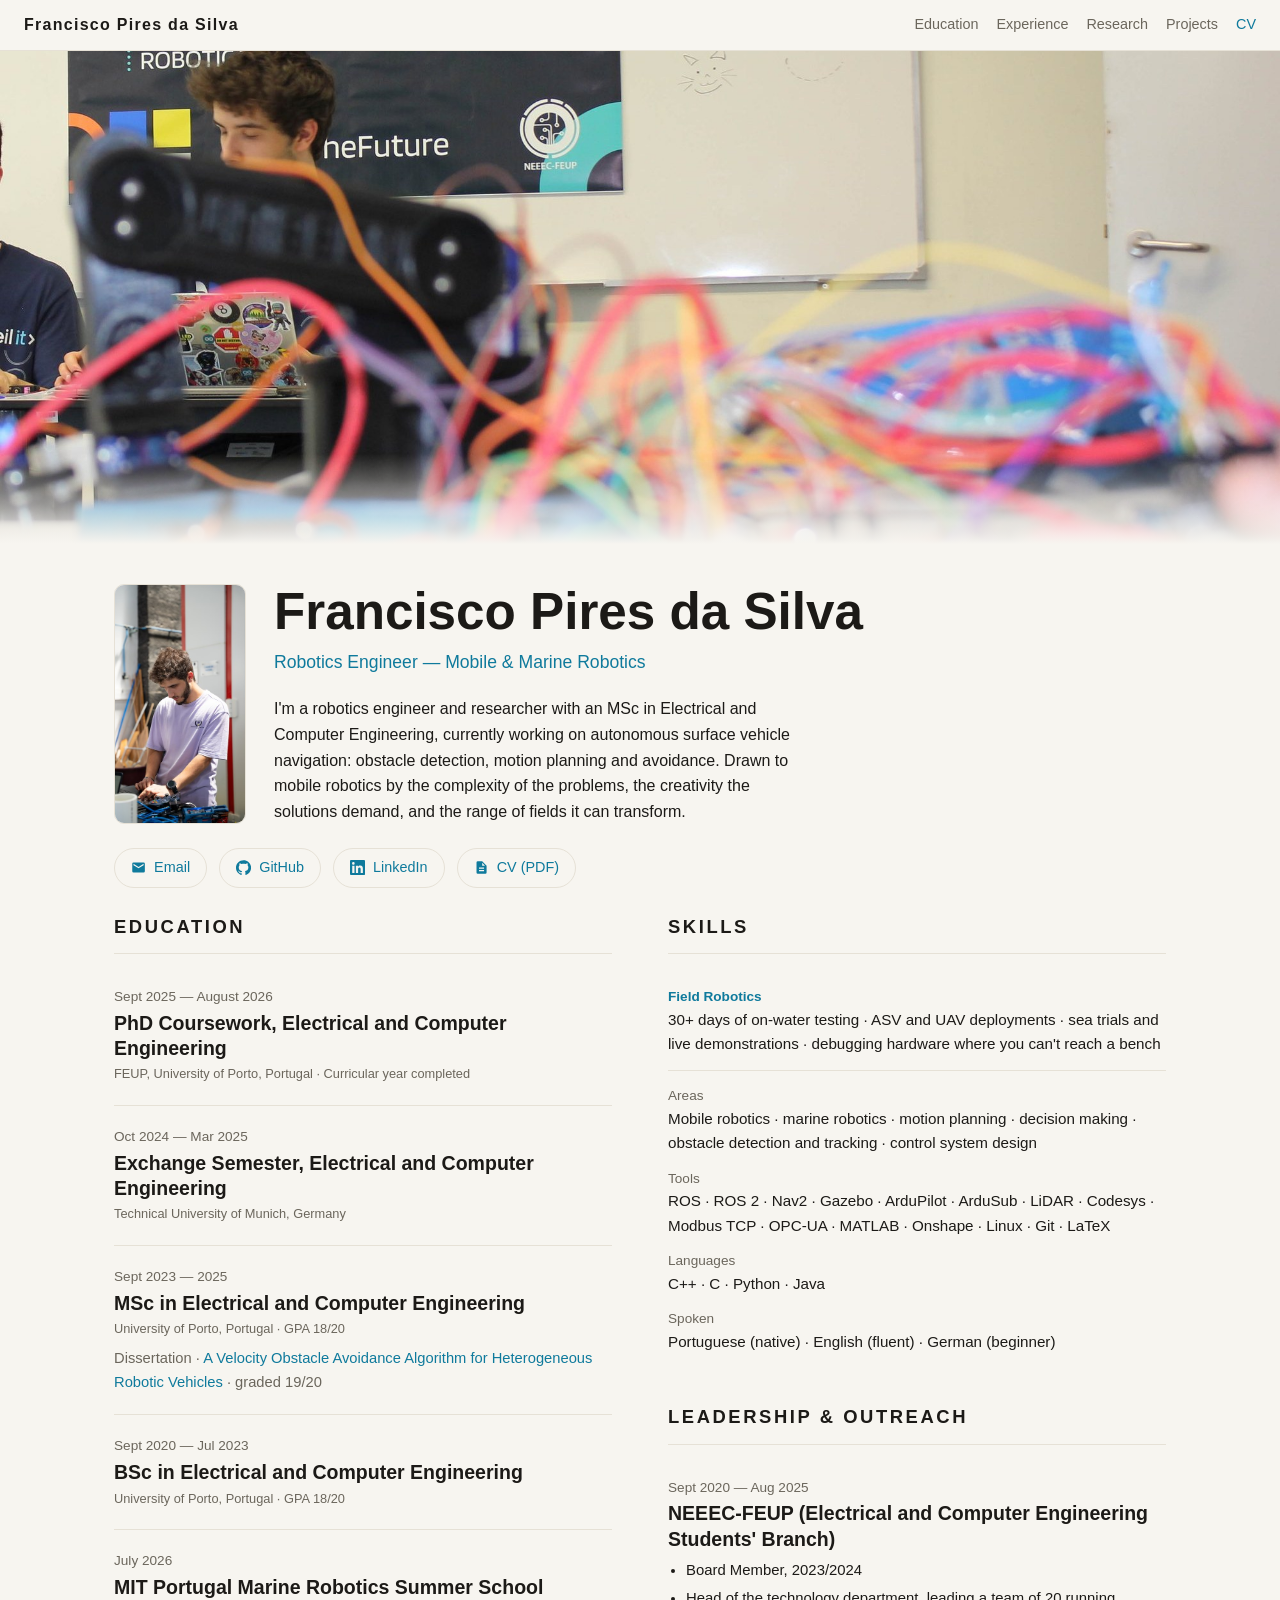
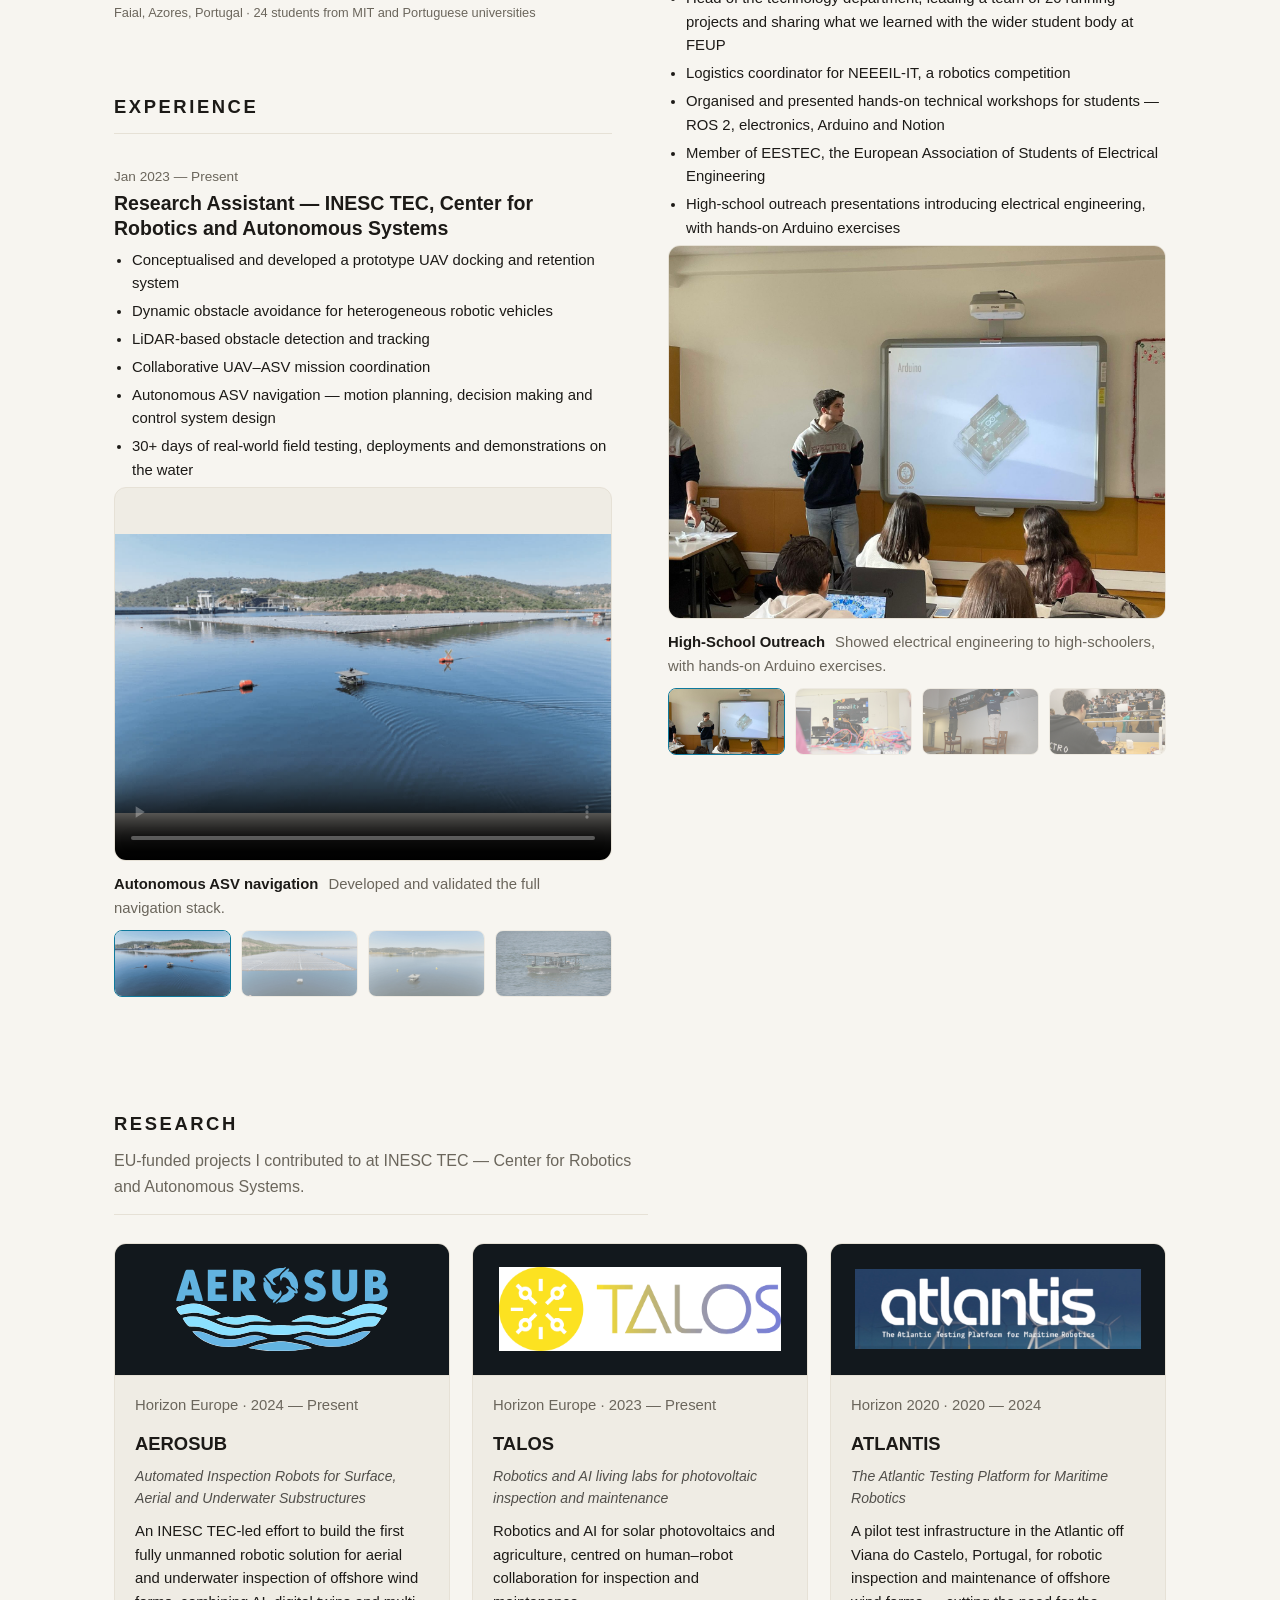
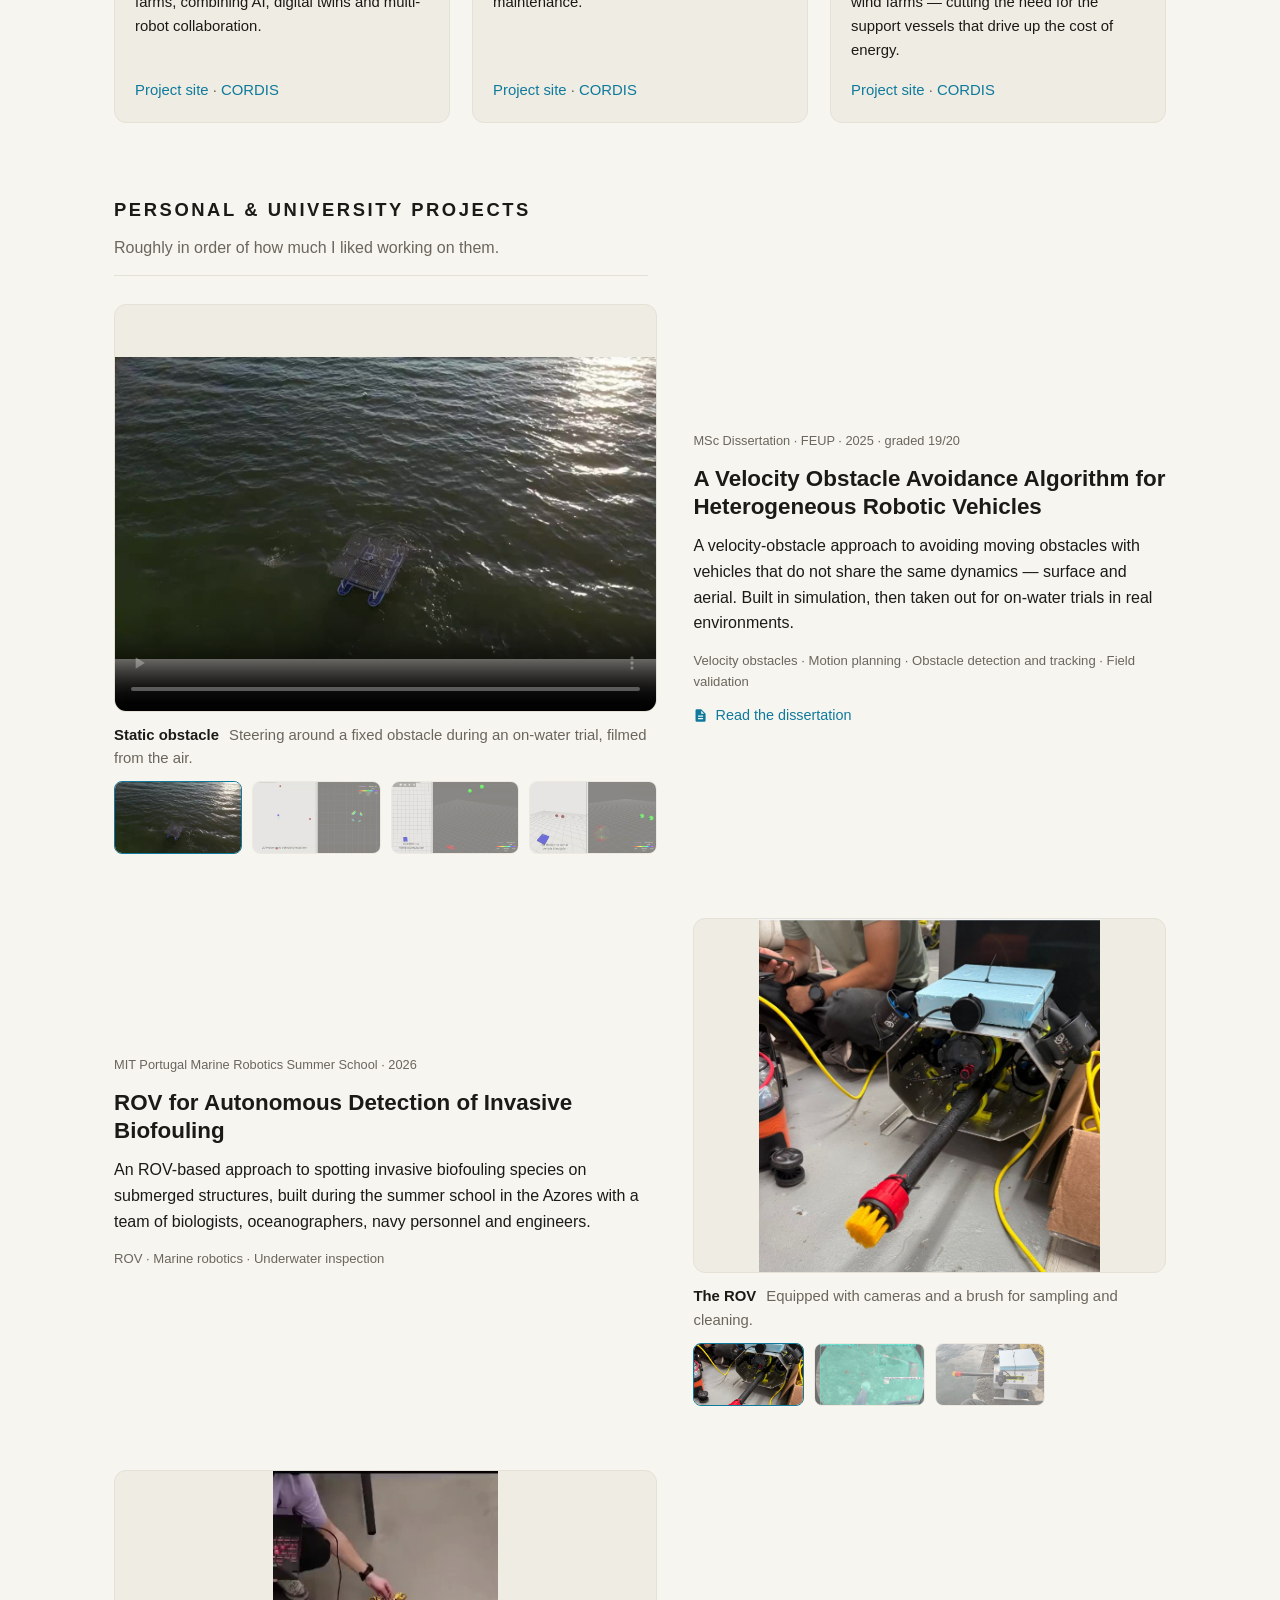
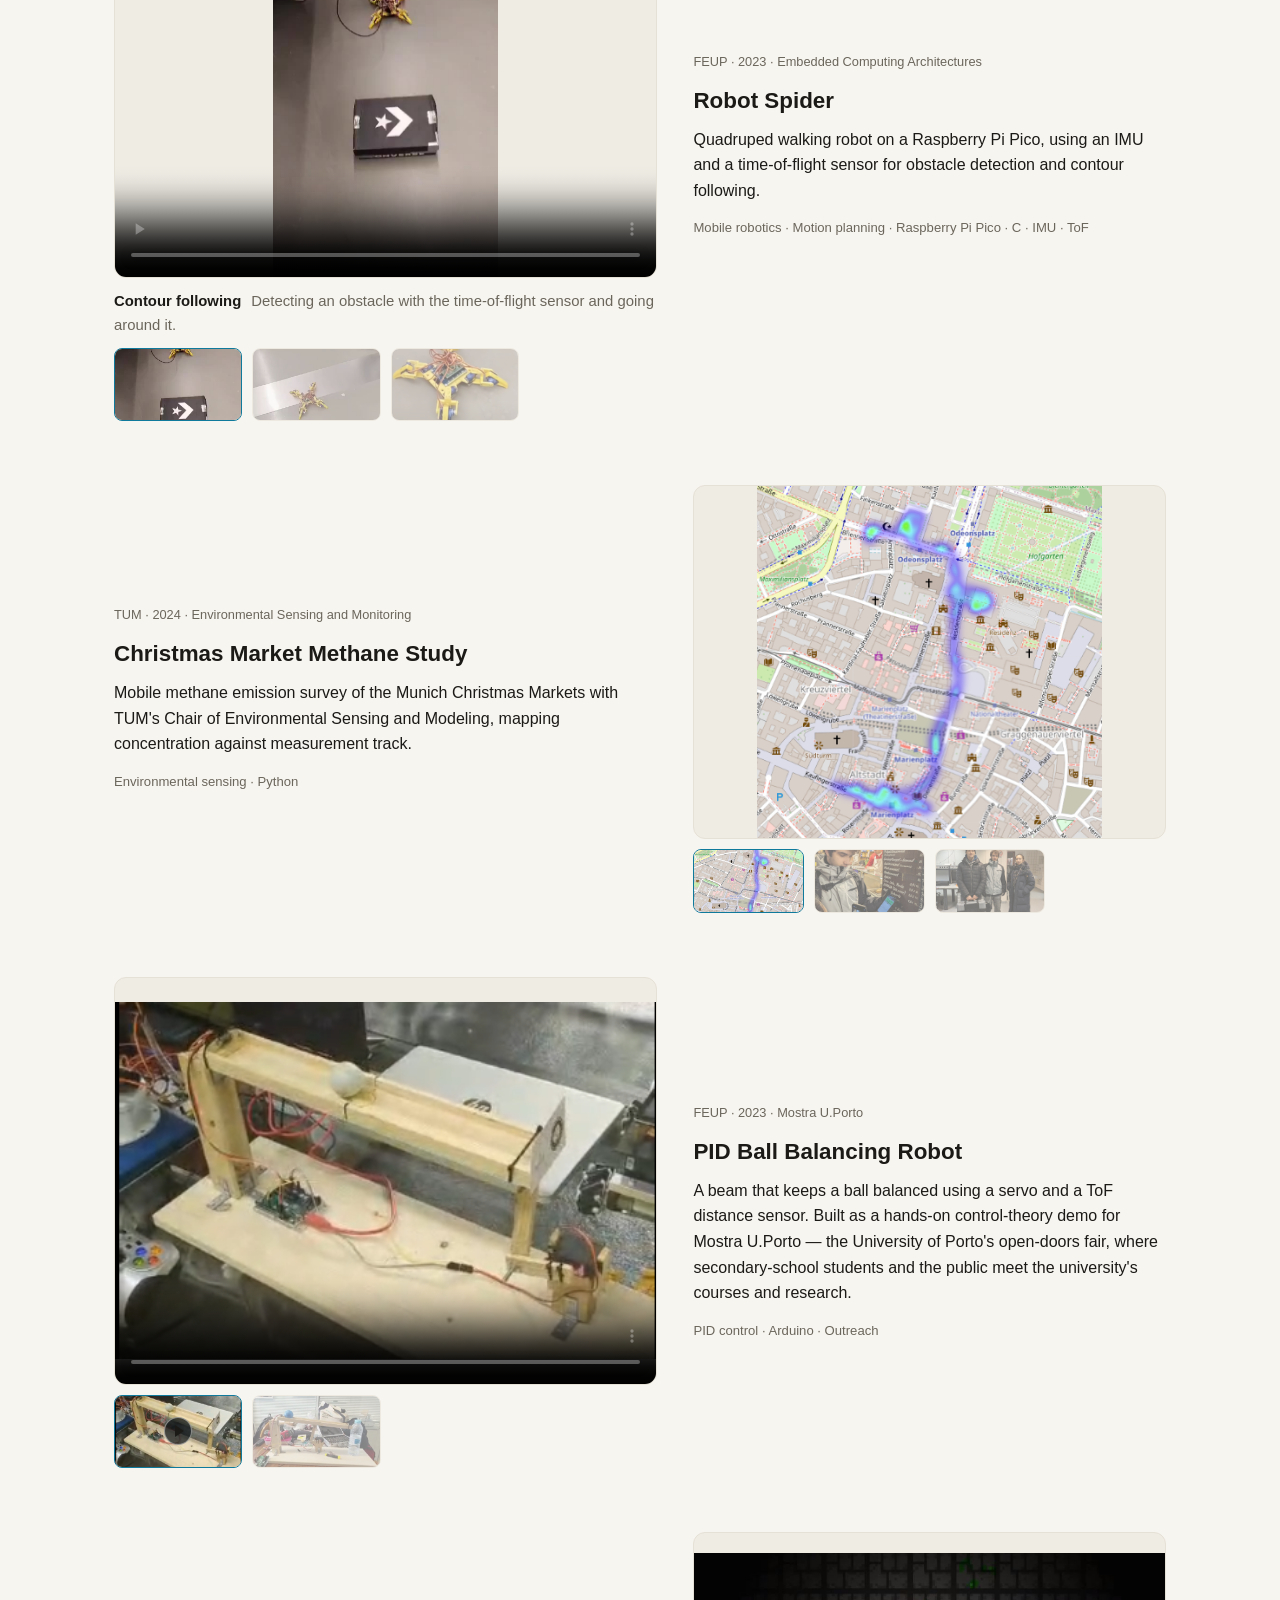
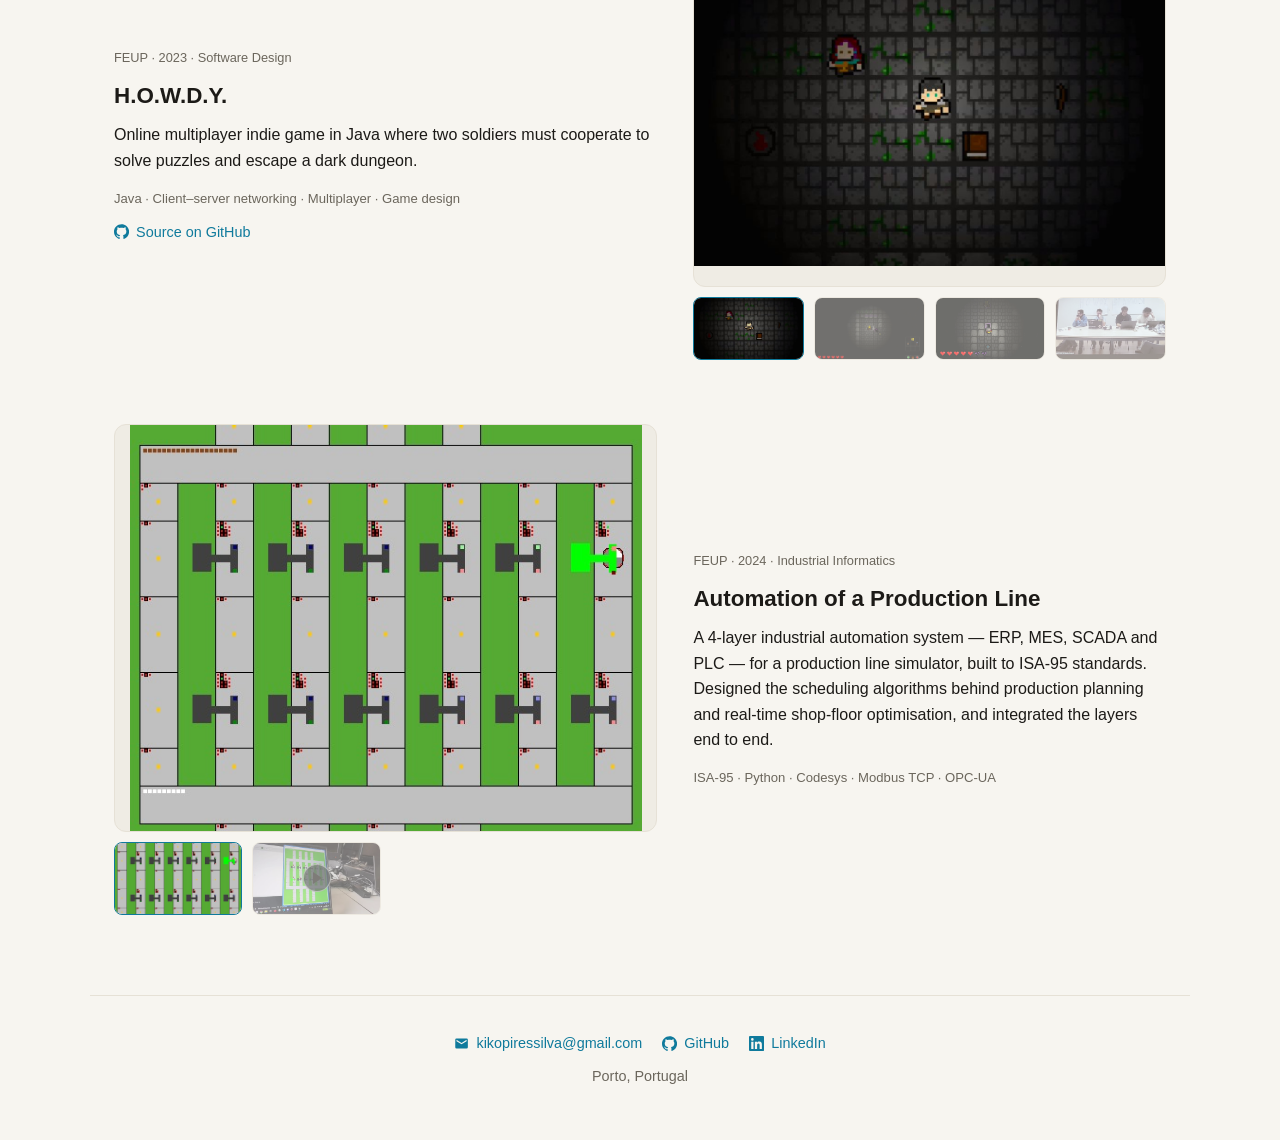
==== index.html @ 99e5d948 "Changed style" ====
<!DOCTYPE html>
<html lang="en">
<head>
<meta charset="UTF-8">
<meta name="viewport" content="width=device-width, initial-scale=1.0">
<title>Francisco Pires da Silva — Robotics Engineer</title>
<meta name="description" content="Robotics engineer and researcher at INESC TEC / University of Porto, working on autonomous navigation, obstacle avoidance and marine robotics.">

<!-- Social preview -->
<meta property="og:title" content="Francisco Pires da Silva — Robotics Engineer">
<meta property="og:description" content="Autonomous navigation, obstacle avoidance and marine robotics. Researcher at INESC TEC / University of Porto.">
<meta property="og:type" content="website">
<meta property="og:url" content="https://xizesse.github.io">
<meta property="og:image" content="https://xizesse.github.io/assets/hero-neeeil.jpg">
<meta name="twitter:card" content="summary_large_image">

<!-- ?v=N busts browser caches: bump the number whenever style.css changes,
     otherwise returning visitors keep rendering the page with an old stylesheet -->
<link rel="stylesheet" href="style.css?v=6">
</head>
<body>

<!-- ============================================================
     ICON SPRITE — referenced with <svg class="icon"><use href="#i-…">.
     Inline so there are no extra requests, and the paths use
     fill="currentColor" so icons take the colour of their link.
     ============================================================ -->
<svg class="sprite" aria-hidden="true" focusable="false" xmlns="http://www.w3.org/2000/svg">
  <symbol id="i-mail" viewBox="0 0 24 24">
    <path d="M20 4H4a2 2 0 0 0-2 2v12a2 2 0 0 0 2 2h16a2 2 0 0 0 2-2V6a2 2 0 0 0-2-2Zm0 4.2-8 5-8-5V6l8 5 8-5v2.2Z"/>
  </symbol>
  <symbol id="i-github" viewBox="0 0 24 24">
    <path d="M12 .297c-6.63 0-12 5.373-12 12 0 5.303 3.438 9.8 8.205 11.385.6.113.82-.258.82-.577 0-.285-.01-1.04-.015-2.04-3.338.724-4.042-1.61-4.042-1.61C4.422 18.07 3.633 17.7 3.633 17.7c-1.087-.744.084-.729.084-.729 1.205.084 1.838 1.236 1.838 1.236 1.07 1.835 2.809 1.305 3.495.998.108-.776.417-1.305.76-1.605-2.665-.3-5.466-1.332-5.466-5.93 0-1.31.465-2.38 1.235-3.22-.135-.303-.54-1.523.105-3.176 0 0 1.005-.322 3.3 1.23.96-.267 1.98-.399 3-.405 1.02.006 2.04.138 3 .405 2.28-1.552 3.285-1.23 3.285-1.23.645 1.653.24 2.873.12 3.176.765.84 1.23 1.91 1.23 3.22 0 4.61-2.805 5.625-5.475 5.92.42.36.81 1.096.81 2.22 0 1.606-.015 2.896-.015 3.286 0 .315.21.69.825.57C20.565 22.092 24 17.592 24 12.297c0-6.627-5.373-12-12-12"/>
  </symbol>
  <symbol id="i-linkedin" viewBox="0 0 24 24">
    <path d="M20.447 20.452h-3.554v-5.569c0-1.328-.027-3.037-1.852-3.037-1.853 0-2.136 1.445-2.136 2.939v5.667H9.351V9h3.414v1.561h.046c.477-.9 1.637-1.85 3.37-1.85 3.601 0 4.267 2.37 4.267 5.455v6.286zM5.337 7.433a2.062 2.062 0 0 1-2.063-2.065 2.064 2.064 0 1 1 2.063 2.065zm1.782 13.019H3.555V9h3.564v11.452zM22.225 0H1.771C.792 0 0 .774 0 1.729v20.542C0 23.227.792 24 1.771 24h20.451C23.2 24 24 23.227 24 22.271V1.729C24 .774 23.2 0 22.225 0z"/>
  </symbol>
  <symbol id="i-file" viewBox="0 0 24 24">
    <path d="M13 2H6a2 2 0 0 0-2 2v16a2 2 0 0 0 2 2h12a2 2 0 0 0 2-2V9l-7-7Zm0 2.5L17.5 9H13V4.5ZM8 12h8v2H8v-2Zm0 4h8v2H8v-2Z"/>
  </symbol>
</svg>

<nav class="nav">
  <a class="nav-brand" href="#top">Francisco Pires da Silva</a>
  <div class="nav-links">
    <a href="#education">Education</a>
    <a href="#experience">Experience</a>
    <a href="#research">Research</a>
    <a href="#projects">Projects</a>
    <!-- no download= : that forces a save. Opens in the browser's PDF viewer instead. -->
    <a class="nav-cv" href="assets/main.pdf" target="_blank" rel="noopener">CV</a>
  </div>
</nav>

<!-- ============================================================
     HERO — full-bleed banner across the top, text below it.
     ============================================================ -->
<header class="hero" id="top">
  <div class="hero-media">
    <img src="assets/hero-neeeil.jpg" width="2000" height="771"
         alt="Tangled ribbon cables and a robotic arm on a workbench at a robotics competition">
  </div>
  <div class="hero-body">
    <!-- portrait-web.jpg is a 3x-for-retina crop of the full-size portrait.jpg;
         regenerate it if the original is ever replaced -->
    <img class="hero-portrait" src="assets/portrait-web.jpg" width="396" height="645"
         alt="Portrait of Francisco Pires da Silva">
    <h1>Francisco Pires da Silva</h1>
    <p class="hero-tagline">Robotics Engineer — Mobile &amp; Marine Robotics</p>
    <p class="hero-blurb">
      I'm a robotics engineer and researcher with an MSc in Electrical and Computer
      Engineering, currently working on autonomous surface vehicle navigation: obstacle
      detection, motion planning and avoidance. Drawn to mobile robotics by the complexity
      of the problems, the creativity the solutions demand, and the range of fields it
      can transform.
    </p>
    <p class="hero-links">
      <a href="mailto:kikopiressilva@gmail.com">
        <svg class="icon" aria-hidden="true"><use href="#i-mail"></use></svg>Email
      </a>
      <a href="https://github.com/Xizesse">
        <svg class="icon" aria-hidden="true"><use href="#i-github"></use></svg>GitHub
      </a>
      <a href="https://linkedin.com/in/franciscopiressilva/">
        <svg class="icon" aria-hidden="true"><use href="#i-linkedin"></use></svg>LinkedIn
      </a>
      <a href="assets/main.pdf" target="_blank" rel="noopener">
        <svg class="icon" aria-hidden="true"><use href="#i-file"></use></svg>CV (PDF)
      </a>
    </p>
  </div>
</header>

<main>

<!-- ============================================================
     CV BAND — Education on the left, Experience + Skills on the right.
     Research and Projects run full width underneath.
     ============================================================ -->
<div class="cv-layout">

<div class="cv-col">

  <section id="education">
    <h2>Education</h2>

    <article class="entry">
      <div class="entry-when">Sept 2025 — August 2026</div>
      <div class="entry-what">
        <h3>PhD Coursework, Electrical and Computer Engineering</h3>
        <p class="tag">FEUP, University of Porto, Portugal · Curricular year completed</p>
      </div>
    </article>

    <article class="entry">
      <div class="entry-when">Oct 2024 — Mar 2025</div>
      <div class="entry-what">
        <h3>Exchange Semester, Electrical and Computer Engineering</h3>
        <p class="tag">Technical University of Munich, Germany</p>
      </div>
    </article>

    <article class="entry">
      <div class="entry-when">Sept 2023 — 2025</div>
      <div class="entry-what">
        <h3>MSc in Electrical and Computer Engineering</h3>
        <p class="tag">University of Porto, Portugal · GPA 18/20</p>
        <p class="thesis">
          Dissertation ·
          <a href="https://hdl.handle.net/10216/168921">A Velocity Obstacle Avoidance
          Algorithm for Heterogeneous Robotic Vehicles</a> · graded 19/20
        </p>
      </div>
    </article>

    <article class="entry">
      <div class="entry-when">Sept 2020 — Jul 2023</div>
      <div class="entry-what">
        <h3>BSc in Electrical and Computer Engineering</h3>
        <p class="tag">University of Porto, Portugal · GPA 18/20</p>
      </div>
    </article>

    <article class="entry">
      <div class="entry-when">July 2026</div>
      <div class="entry-what">
        <h3>MIT Portugal Marine Robotics Summer School</h3>
        <p class="tag">Faial, Azores, Portugal · 24 students from MIT and Portuguese universities</p>
      </div>
    </article>
  </section>

  <section id="experience">
    <h2>Experience</h2>

    <article class="entry">
      <div class="entry-when">Jan 2023 — Present</div>
      <div class="entry-what">
        <h3>Research Assistant — INESC TEC, Center for Robotics and Autonomous Systems</h3>
        <ul>
          <li>Conceptualised and developed a prototype UAV docking and retention system</li>
          <li>Dynamic obstacle avoidance for heterogeneous robotic vehicles</li>
          <li>LiDAR-based obstacle detection and tracking</li>
          <li>Collaborative UAV–ASV mission coordination</li>
          <li>Autonomous ASV navigation — motion planning, decision making and control system design</li>
          <li>30+ days of real-world field testing, deployments and demonstrations on the water</li>
        </ul>

        <div class="thumbs" data-thumbs>
          <div class="thumbs-main">
            <video src="assets/1_reaching_site.mp4" poster="assets/1_reaching_site-poster.jpg"
                   autoplay muted loop controls playsinline preload="metadata"
                   aria-label="Clip of the autonomous surface vehicle navigating out to the inspection site"></video>
          </div>
          <p class="thumbs-caption" data-thumbs-caption><strong>Autonomous ASV navigation</strong>Developed and validated the full navigation stack.</p>
          <div class="thumbs-strip">
            <button type="button" class="is-active"
                    data-type="video" data-src="assets/1_reaching_site.mp4"
                    data-poster="assets/1_reaching_site-poster.jpg"
                    data-label="Autonomous ASV navigation" data-caption="Developed and validated the full navigation stack."
                    aria-label="Clip of the autonomous surface vehicle navigating out to the inspection site">
              <img src="assets/1_reaching_site-poster.jpg" alt="" loading="lazy">
            </button>
            <button type="button"
                    data-type="video" data-src="assets/3_inspection.mp4"
                    data-poster="assets/3_inspection-poster.jpg"
                    data-label="Inspection" data-caption="Behaviour layer for UAV coordination."
                    aria-label="Clip of the vehicle carrying out an inspection mission on station">
              <img src="assets/3_inspection-poster.jpg" alt="" loading="lazy">
            </button>
            <button type="button"
                    data-type="video" data-src="assets/0_leaving_shore.mp4"
                    data-poster="assets/0_leaving_shore-poster.jpg"
                    data-label="Leaving shore" data-caption="Autonomous navigation from shore to site, making UAV inspection on sites far from shore possible."
                    aria-label="Clip of the autonomous surface vehicle leaving the shore at the start of a mission">
              <img src="assets/0_leaving_shore-poster.jpg" alt="" loading="lazy">
            </button>
            <button type="button"
                    data-type="image" data-src="assets/lily-water.jpg"
                    data-label="Real vehicles" data-caption="Hands-on experience developing and deploying real vehicles."
                    aria-label="LILY, an autonomous surface vehicle, under way on open water">
              <img src="assets/lily-water.jpg" alt="" loading="lazy">
            </button>
          </div>
        </div>
      </div>
    </article>
  </section>


</div>

<div class="cv-col">

  <section id="skills">
    <h2>Skills</h2>
    <dl class="skills">
      <!-- lead row: the differentiator goes first and is styled to be read first -->
      <dt class="lead">Field Robotics</dt>
      <dd class="lead">
        30+ days of on-water testing · ASV and UAV deployments · sea trials and live
        demonstrations · debugging hardware where you can't reach a bench
      </dd>
      <dt>Areas</dt>
      <dd>Mobile robotics · marine robotics · motion planning · decision making · obstacle detection and tracking · control system design</dd>
      <dt>Tools</dt>
      <dd>ROS · ROS 2 · Nav2 · Gazebo · ArduPilot · ArduSub · LiDAR · Codesys · Modbus TCP · OPC-UA · MATLAB · Onshape · Linux · Git · LaTeX</dd>
      <dt>Languages</dt>
      <dd>C++ · C · Python · Java</dd>
      <dt>Spoken</dt>
      <dd>Portuguese (native) · English (fluent) · German (beginner)</dd>
    </dl>
  </section>

  <section id="outreach">
    <h2>Leadership &amp; Outreach</h2>

    <article class="entry">
      <div class="entry-when">Sept 2020 — Aug 2025</div>
      <div class="entry-what">
        <h3>NEEEC-FEUP (Electrical and Computer Engineering Students' Branch)</h3>
        <ul>
          <li>Board Member, 2023/2024</li>
          <li>Head of the technology department, leading a team of 20 running projects and sharing what we learned with the wider student body at FEUP</li>
          <li>Logistics coordinator for NEEEIL-IT, a robotics competition</li>
          <li>Organised and presented hands-on technical workshops for students — ROS 2, electronics, Arduino and Notion</li>
          <li>Member of EESTEC, the European Association of Students of Electrical Engineering</li>
          <li>High-school outreach presentations introducing electrical engineering, with hands-on Arduino exercises</li>
        </ul>

        <!-- Captioned slideshow. Slides and captions are separate stacks so the
             arrows can sit over the photo; both are switched by the same index.
             Slide 1 carries is-current in the HTML, so without JS the widget
             still shows a photo and its caption. -->
        <div class="thumbs" data-thumbs>
          <div class="thumbs-main">
            <img src="assets/outreach-10.jpg" alt="A presenter addressing the class beside the Arduino slide">
          </div>
          <p class="thumbs-caption" data-thumbs-caption><strong>High-School Outreach</strong>Showed electrical engineering to high-schoolers, with hands-on Arduino exercises.</p>
          <div class="thumbs-strip">
            <button type="button" class="is-active"
                    data-type="image" data-src="assets/outreach-10.jpg"
                    data-label="High-School Outreach" data-caption="Showed electrical engineering to high-schoolers, with hands-on Arduino exercises."
                    aria-label="A presenter addressing the class beside the Arduino slide">
              <img src="assets/outreach-10.jpg" alt="" loading="lazy">
            </button>
            <button type="button"
                    data-type="image" data-src="assets/neeeil-room.jpg"
                    data-label="NEEEIL-IT" data-caption="Logistics coordinator for the 24-hour robotics competition."
                    aria-label="A robotic arm in the foreground of the competition room">
              <img src="assets/neeeil-room.jpg" alt="" loading="lazy">
            </button>
            <button type="button"
                    data-type="image" data-src="assets/neeeil-banner.jpg"
                    data-label="NEEEIL-IT" data-caption="Logistics coordinator for the 24-hour robotics competition."
                    aria-label="Two staff members on chairs hanging the NEEEIL-IT banner">
              <img src="assets/neeeil-banner.jpg" alt="" loading="lazy">
            </button>
            <button type="button"
                    data-type="image" data-src="assets/workshop-arduino.jpg"
                    data-label="Workshops" data-caption="Presented and organised workshops for fellow students — Arduino, electronics, ROS and Notion."
                    aria-label="Running an Arduino workshop for a full lecture hall">
              <img src="assets/workshop-arduino.jpg" alt="" loading="lazy">
            </button>
            <button type="button"
                    data-type="image" data-src="assets/outreach-04.jpg"
                    data-label="High-School Outreach" data-caption="Showed electrical engineering to high-schoolers, with hands-on Arduino exercises."
                    aria-label="The presenting team answering questions beside the breadboard slide">
              <img src="assets/outreach-04.jpg" alt="" loading="lazy">
            </button>
            <button type="button"
                    data-type="video" data-src="assets/robotic_arm_neeec.mp4"
                    data-poster="assets/robotic_arm_neeec-poster.jpg"
                    data-label="Head of Technological Department" data-caption="Leading the department's team of 20 and the projects it builds."
                    aria-label="A robotic arm built by the technology department moving through its range">
              <img src="assets/robotic_arm_neeec-poster.jpg" alt="" loading="lazy">
            </button>
            <button type="button"
                    data-type="image" data-src="assets/electronics_workshop.jpeg"
                    data-label="Electronics Workshop" data-caption="Teaching PWM and duty-cycle basics with Arduino at a NEEEC-FEUP x BEST Porto workshop."
                    aria-label="Presenting a PWM duty-cycle diagram on the projector, with an Arduino kit set up on the front bench">
              <img src="assets/electronics_workshop.jpeg" alt="" loading="lazy">
            </button>
          </div>
        </div>
      </div>
    </article>
  </section>

</div>

</div><!-- /.cv-layout -->

<!-- ============================================================
     RESEARCH — full width, three cards across
     ============================================================ -->
<section id="research">
  <h2>Research</h2>

  <p class="section-intro">
    EU-funded projects I contributed to at INESC TEC — Center for Robotics and
    Autonomous Systems.
  </p>

  <div class="research-grid">

    <!-- Swap `logo` for `photo` on .research-media to switch a card from a
         padded, contained logo to a full-bleed cropped photograph. -->
    <article class="research-card">
      <a class="research-media logo" href="https://aerosub.eu/about/">
        <img src="assets/aerosub-logo.svg" alt="AEROSUB project logo">
      </a>
      <div class="research-body">
        <p class="tag">Horizon Europe · 2024 — Present</p>
        <h3><a href="https://aerosub.eu/about/">AEROSUB</a></h3>
        <p class="project-full">Automated Inspection Robots for Surface, Aerial and Underwater Substructures</p>
        <p>
          An INESC TEC-led effort to build the first fully unmanned robotic solution
          for aerial and underwater inspection of offshore wind farms, combining AI,
          digital twins and multi-robot collaboration.
        </p>
        <p class="stack">
          <a href="https://aerosub.eu/about/">Project site</a> ·
          <a href="https://cordis.europa.eu/project/id/101189723">CORDIS</a>
        </p>
      </div>
    </article>

    <article class="research-card">
      <a class="research-media logo" href="https://talosproject.eu/">
        <img src="assets/talos.png" alt="TALOS project logo">
      </a>
      <div class="research-body">
        <p class="tag">Horizon Europe · 2023 — Present</p>
        <h3><a href="https://talosproject.eu/">TALOS</a></h3>
        <p class="project-full">Robotics and AI living labs for photovoltaic inspection and maintenance</p>
        <p>
          Robotics and AI for solar photovoltaics and agriculture, centred on
          human–robot collaboration for inspection and maintenance.
        </p>
        <p class="stack">
          <a href="https://talosproject.eu/">Project site</a> ·
          <a href="https://cordis.europa.eu/project/id/101119744">CORDIS</a>
        </p>
      </div>
    </article>

    <article class="research-card">
      <a class="research-media logo" href="https://www.atlantis-h2020.eu/">
        <img src="assets/atlantis.png" alt="ATLANTIS project logo">
      </a>
      <div class="research-body">
        <p class="tag">Horizon 2020 · 2020 — 2024</p>
        <h3><a href="https://www.atlantis-h2020.eu/">ATLANTIS</a></h3>
        <p class="project-full">The Atlantic Testing Platform for Maritime Robotics</p>
        <p>
          A pilot test infrastructure in the Atlantic off Viana do Castelo, Portugal,
          for robotic inspection and maintenance of offshore wind farms — cutting the
          need for the support vessels that drive up the cost of energy.
        </p>
        <p class="stack">
          <a href="https://www.atlantis-h2020.eu/">Project site</a> ·
          <a href="https://cordis.europa.eu/project/id/871571">CORDIS</a>
        </p>
      </div>
    </article>

  </div>
</section>

<!-- ============================================================
     PROJECTS — full width, alternating rows
     ============================================================ -->
<section id="projects">
  <h2>Personal &amp; University Projects</h2>

  <p class="section-intro">
    Roughly in order of how much I liked working on them.
  </p>

  <!-- Alternating rows: media left on odd rows, right on even.
       .showcase-media takes an <img>, a 16:9 .embed wrapper, or a .thumbs
       gallery (main image + clickable thumbnail strip). -->

  <article class="showcase">
    <div class="showcase-media plain">
      <div class="thumbs" data-thumbs>
        <div class="thumbs-main">
          <video src="assets/JAVOA_static.mp4" poster="assets/JAVOA_static-poster.jpg"
                 autoplay muted loop controls playsinline preload="metadata"
                 aria-label="Aerial footage of the surface vehicle avoiding a static obstacle during an on-water trial"></video>
        </div>
        <p class="thumbs-caption" data-thumbs-caption><strong>Static obstacle</strong>Steering around a fixed obstacle during an on-water trial, filmed from the air.</p>
        <div class="thumbs-strip">
          <button type="button" class="is-active"
                  data-type="video" data-src="assets/JAVOA_static.mp4"
                  data-poster="assets/JAVOA_static-poster.jpg"
                  data-label="Static obstacle" data-caption="Steering around a fixed obstacle during an on-water trial, filmed from the air."
                  aria-label="Aerial footage of the surface vehicle avoiding a static obstacle during an on-water trial">
            <img src="assets/JAVOA_static-poster.jpg" alt="" loading="lazy">
          </button>
          <button type="button"
                  data-type="video" data-src="assets/JAVOA_2dHolonom.mp4"
                  data-poster="assets/JAVOA_2dHolonom-poster.jpg"
                  data-label="Holonomic 2D case" data-caption="The velocity-obstacle algorithm resolving a moving obstacle in simulation."
                  aria-label="Simulation clip of the velocity-obstacle algorithm avoiding a moving obstacle in the holonomic 2D case">
            <img src="assets/JAVOA_2dHolonom-poster.jpg" alt="" loading="lazy">
          </button>
          <button type="button"
                  data-type="video" data-src="assets/JAVOA_DiffDrive.mp4"
                  data-poster="assets/JAVOA_DiffDrive-poster.jpg"
                  data-label="Differential drive" data-caption="The same algorithm under differential-drive constraints, where the vehicle cannot move sideways."
                  aria-label="Simulation clip of the avoidance algorithm running on a differential-drive vehicle">
            <img src="assets/JAVOA_DiffDrive-poster.jpg" alt="" loading="lazy">
          </button>
          <button type="button"
                  data-type="video" data-src="assets/JAVOA_multirotor.mp4"
                  data-poster="assets/JAVOA_multirotor-poster.jpg"
                  data-label="Multirotor" data-caption="Carried across to an aerial vehicle — the heterogeneous case the algorithm was built for."
                  aria-label="Simulation clip of the avoidance algorithm running on a multirotor aerial vehicle">
            <img src="assets/JAVOA_multirotor-poster.jpg" alt="" loading="lazy">
          </button>
          <button type="button"
                  data-type="video" data-src="assets/JAVOA_giveway_overtake.mp4"
                  data-poster="assets/JAVOA_giveway_overtake-poster.jpg"
                  data-label="Give way &amp; overtake" data-caption="Two encounter types resolved side by side — overtaking a slower vessel, and giving way to a crossing one."
                  aria-label="Side-by-side overhead clips of the vehicle overtaking one vessel and giving way to another, with the planned paths drawn">
            <img src="assets/JAVOA_giveway_overtake-poster.jpg" alt="" loading="lazy">
          </button>
          <button type="button"
                  data-type="image" data-src="assets/thesis-scenario-3.jpg"
                  data-label="Real-world scenario" data-caption="A closer pass, with the detour opening up to starboard."
                  aria-label="Dissertation figure: a real-world scenario, the vehicle's environment representation beside the reference photograph">
            <img src="assets/thesis-scenario-3.jpg" alt="" loading="lazy">
          </button>
        </div>
      </div>
    </div>
    <div class="showcase-body">
      <p class="tag">MSc Dissertation · FEUP · 2025 · graded 19/20</p>
      <h3>A Velocity Obstacle Avoidance Algorithm for Heterogeneous Robotic Vehicles</h3>
      <p>
        A velocity-obstacle approach to avoiding moving obstacles with vehicles that
        do not share the same dynamics — surface and aerial. Built in simulation,
        then taken out for on-water trials in real environments.
      </p>
      <p class="stack">Velocity obstacles · Motion planning · Obstacle detection and tracking · Field validation</p>
      <p class="project-links">
        <a href="https://hdl.handle.net/10216/168921">
          <svg class="icon" aria-hidden="true"><use href="#i-file"></use></svg>Read the dissertation
        </a>
      </p>
    </div>
  </article>

  <article class="showcase">
    <!-- .fit on the slideshow: these frames run from a 2.4:1 group shot to a
         near-square close-up, so they are contained rather than cropped -->
    <div class="showcase-media plain">
      <div class="thumbs" data-thumbs>
        <div class="thumbs-main">
          <img src="assets/rov-brush.jpg" alt="The ROV with its brush tool mounted on a carbon boom">
        </div>
        <p class="thumbs-caption" data-thumbs-caption><strong>The ROV</strong>Equipped with cameras and a brush for sampling and cleaning.</p>
        <div class="thumbs-strip">
          <button type="button" class="is-active"
                  data-type="image" data-src="assets/rov-brush.jpg"
                  data-label="The ROV" data-caption="Equipped with cameras and a brush for sampling and cleaning."
                  aria-label="The ROV with its brush tool mounted on a carbon boom">
            <img src="assets/rov-brush.jpg" alt="" loading="lazy">
          </button>
          <button type="button"
                  data-type="image" data-src="assets/brushing-wall.gif"
                  data-label="In the water" data-caption="Real-time invasive species detection for assisted biofouling cleaning."
                  aria-label="Underwater footage of the brush running along a submerged wall">
            <img src="assets/brushing-wall.gif" alt="" loading="lazy">
          </button>
          <button type="button"
                  data-type="image" data-src="assets/rov-dock.jpg"
                  data-label="Dockside" data-caption="Tested in the harbour of Faial."
                  aria-label="The ROV on the dockside, brush boom out over the water, before a dive">
            <img src="assets/rov-dock.jpg" alt="" loading="lazy">
          </button>
        </div>
      </div>
    </div>
    <div class="showcase-body">
      <p class="tag">MIT Portugal Marine Robotics Summer School · 2026</p>
      <h3>ROV for Autonomous Detection of Invasive Biofouling</h3>
      <p>
        An ROV-based approach to spotting invasive biofouling species on submerged
        structures, built during the summer school in the Azores with a team of
        biologists, oceanographers, navy personnel and engineers.
      </p>
      <p class="stack">ROV · Marine robotics · Underwater inspection</p>
    </div>
  </article>

  <article class="showcase">
    <div class="showcase-media plain">
      <div class="thumbs" data-thumbs>
        <div class="thumbs-main">
          <video src="assets/Spider_obstacle_countour.mp4" poster="assets/Spider_obstacle_countour-poster.jpg"
                 autoplay muted loop controls playsinline preload="metadata"
                 aria-label="The quadruped following the contour of an obstacle it has detected"></video>
        </div>
        <p class="thumbs-caption" data-thumbs-caption><strong>Contour following</strong>Detecting an obstacle with the time-of-flight sensor and going around it.</p>
        <div class="thumbs-strip">
          <button type="button" class="is-active"
                  data-type="video" data-src="assets/Spider_obstacle_countour.mp4"
                  data-poster="assets/Spider_obstacle_countour-poster.jpg"
                  data-label="Contour following" data-caption="Detecting an obstacle with the time-of-flight sensor and going around it."
                  aria-label="The quadruped following the contour of an obstacle it has detected">
            <img src="assets/Spider_obstacle_countour-poster.jpg" alt="" loading="lazy">
          </button>
          <button type="button"
                  data-type="video" data-src="assets/spider_fast_movements.mp4"
                  data-poster="assets/spider_fast_movements-poster.jpg"
                  data-label="Fast gait" data-caption="Walking movements and simple obstacle avoidance."
                  aria-label="The quadruped walking quickly, showing the gait at speed">
            <img src="assets/spider_fast_movements-poster.jpg" alt="" loading="lazy">
          </button>
          <button type="button"
                  data-type="embed" data-src="https://www.youtube-nocookie.com/embed/dOHlM_HInb0"
                  data-label="Full video on YouTube" data-caption=""
                  aria-label="Robot Spider walking demonstration">
            <img src="assets/spider.png" alt="" loading="lazy">
          </button>
        </div>
      </div>
    </div>
    <div class="showcase-body">
      <p class="tag">FEUP · 2023 · Embedded Computing Architectures</p>
      <h3>Robot Spider</h3>
      <p>
        Quadruped walking robot on a Raspberry Pi Pico, using an IMU and a
        time-of-flight sensor for obstacle detection and contour following.
      </p>
      <p class="stack">Mobile robotics · Motion planning · Raspberry Pi Pico · C · IMU · ToF</p>
    </div>
  </article>

  <!-- thumbnail strip: click a thumbnail to swap the main image -->
  <article class="showcase">
    <div class="showcase-media plain">
      <div class="thumbs" data-thumbs>
        <div class="thumbs-main">
          <img src="assets/methane-munich.png"
               alt="Heatmap of methane concentrations over central Munich">
        </div>
        <div class="thumbs-strip">
          <button type="button" class="is-active"
                  data-type="image" data-src="assets/methane-munich.png"
                  aria-label="Heatmap of methane concentrations over central Munich">
            <img src="assets/methane-munich.png" alt="" loading="lazy">
          </button>
          <button type="button"
                  data-type="image" data-src="assets/methane-survey-stall.jpeg"
                  aria-label="Taking a live methane reading beside a Bratwurst stall, sensor trace on the phone screen">
            <img src="assets/methane-survey-stall.jpeg" alt="" loading="lazy">
          </button>
          <button type="button"
                  data-type="image" data-src="assets/methane-survey-team.jpeg"
                  aria-label="The survey team with the backpack-mounted gas analyser before heading out">
            <img src="assets/methane-survey-team.jpeg" alt="" loading="lazy">
          </button>
        </div>
      </div>
    </div>
    <div class="showcase-body">
      <p class="tag">TUM · 2024 · Environmental Sensing and Monitoring</p>
      <h3>Christmas Market Methane Study</h3>
      <p>
        Mobile methane emission survey of the Munich Christmas Markets with TUM's
        Chair of Environmental Sensing and Modeling, mapping concentration against
        measurement track.
      </p>
      <p class="stack">Environmental sensing · Python</p>
    </div>
  </article>

  <article class="showcase">
    <!-- thumbnail strip mixing a clip and a still; the video is the default,
         and is rebuilt by the script when its thumbnail is re-selected -->
    <div class="showcase-media plain">
      <div class="thumbs" data-thumbs>
        <div class="thumbs-main">
          <video src="assets/SelfBalancingMostra.mp4"
                 poster="assets/ball-balancer.png"
                 autoplay muted loop playsinline controls preload="metadata"
                 aria-label="The ball-balancing beam holding a ball steady during a demo at Mostra U.Porto"></video>
        </div>
        <div class="thumbs-strip">
          <button type="button" class="is-active"
                  data-type="video"
                  data-src="assets/SelfBalancingMostra.mp4"
                  data-poster="assets/ball-balancer.png"
                  aria-label="The ball-balancing beam holding a ball steady during a demo at Mostra U.Porto">
            <img src="assets/ball-balancer.png" alt="" loading="lazy">
            <span class="thumb-play" aria-hidden="true"></span>
          </button>
          <button type="button"
                  data-type="image"
                  data-src="assets/ball-balancer-rig.jpg"
                  aria-label="The wooden beam rig balancing a blue ball, servo and sensor wired up on the bench">
            <img src="assets/ball-balancer-rig.jpg" alt="" loading="lazy">
          </button>
        </div>
      </div>
    </div>
    <div class="showcase-body">
      <p class="tag">FEUP · 2023 · Mostra U.Porto</p>
      <h3>PID Ball Balancing Robot</h3>
      <p>
        A beam that keeps a ball balanced using a servo and a ToF distance sensor.
        Built as a hands-on control-theory demo for Mostra U.Porto — the University
        of Porto's open-doors fair, where secondary-school students and the public
        meet the university's courses and research.
      </p>
      <p class="stack">PID control · Arduino · Outreach</p>
    </div>
  </article>

  <article class="showcase">
    <div class="showcase-media plain">
      <div class="thumbs" data-thumbs>
        <div class="thumbs-main">
          <img src="assets/howdy_first.jpeg"
               alt="Two soldiers side by side in a torchlit dungeon room at the start of a run">
        </div>
        <div class="thumbs-strip">
          <button type="button" class="is-active"
                  data-type="image" data-src="assets/howdy_first.jpeg"
                  aria-label="Two soldiers side by side in a torchlit dungeon room at the start of a run">
            <img src="assets/howdy_first.jpeg" alt="" loading="lazy">
          </button>
          <button type="button"
                  data-type="image" data-src="assets/howdy.png"
                  aria-label="Screenshot of the H.O.W.D.Y. dungeon game">
            <img src="assets/howdy.png" alt="" loading="lazy">
          </button>
          <button type="button"
                  data-type="image" data-src="assets/howdy1.jpeg"
                  aria-label="A player facing a spider in a dark chamber, health hearts along the bottom of the screen">
            <img src="assets/howdy1.jpeg" alt="" loading="lazy">
          </button>
          <button type="button"
                  data-type="image" data-src="assets/howdy_last.jpeg"
                  aria-label="The four-person team presenting H.O.W.D.Y. at FEUP, project title on the whiteboard behind them">
            <img src="assets/howdy_last.jpeg" alt="" loading="lazy">
          </button>
        </div>
      </div>
    </div>
    <div class="showcase-body">
      <p class="tag">FEUP · 2023 · Software Design</p>
      <h3>H.O.W.D.Y.</h3>
      <p>
        Online multiplayer indie game in Java where two soldiers must cooperate to
        solve puzzles and escape a dark dungeon.
      </p>
      <p class="stack">Java · Client–server networking · Multiplayer · Game design</p>
      <p class="project-links">
        <a href="https://github.com/Xizesse/HOWDY">
          <svg class="icon" aria-hidden="true"><use href="#i-github"></use></svg>Source on GitHub
        </a>
      </p>
    </div>
  </article>

  <article class="showcase">
    <div class="showcase-media plain">
      <div class="thumbs" data-thumbs>
        <div class="thumbs-main">
          <img src="assets/INFI.png"
               alt="The production line simulator: parallel conveyors with machines along them and pieces routed between the two rows">
        </div>
        <div class="thumbs-strip">
          <button type="button" class="is-active"
                  data-type="image" data-src="assets/INFI.png"
                  aria-label="The production line simulator: parallel conveyors with machines along them and pieces routed between the two rows">
            <img src="assets/INFI.png" alt="" loading="lazy">
          </button>
          <button type="button"
                  data-type="video" data-src="assets/INFI.mp4"
                  data-poster="assets/INFI-poster.jpg"
                  aria-label="The simulator running a production day, filmed off the screen">
            <img src="assets/INFI-poster.jpg" alt="" loading="lazy">
            <span class="thumb-play" aria-hidden="true"></span>
          </button>
        </div>
      </div>
    </div>
    <div class="showcase-body">
      <p class="tag">FEUP · 2024 · Industrial Informatics</p>
      <h3>Automation of a Production Line</h3>
      <p>
        A 4-layer industrial automation system — ERP, MES, SCADA and PLC — for a
        production line simulator, built to ISA-95 standards. Designed the
        scheduling algorithms behind production planning and real-time shop-floor
        optimisation, and integrated the layers end to end.
      </p>
      <p class="stack">ISA-95 · Python · Codesys · Modbus TCP · OPC-UA</p>
    </div>
  </article>

</section>


</main>

<footer>
  <p class="footer-links">
    <a href="mailto:kikopiressilva@gmail.com">
      <svg class="icon" aria-hidden="true"><use href="#i-mail"></use></svg>kikopiressilva@gmail.com
    </a>
    <a href="https://github.com/Xizesse">
      <svg class="icon" aria-hidden="true"><use href="#i-github"></use></svg>GitHub
    </a>
    <a href="https://linkedin.com/in/franciscopiressilva/">
      <svg class="icon" aria-hidden="true"><use href="#i-linkedin"></use></svg>LinkedIn
    </a>
  </p>
  <p>Porto, Portugal</p>
</footer>

<script>
// Thumbnail strip: clicking a thumbnail swaps what the main slot shows.
// The slot is rebuilt rather than having its src reassigned, so a strip can
// mix images and video. The default item is already in the HTML, so the
// widget still shows something if this script never runs.
document.querySelectorAll('[data-thumbs]').forEach(function (widget) {
  var main    = widget.querySelector('.thumbs-main');
  var caption = widget.querySelector('[data-thumbs-caption]');
  var buttons = Array.prototype.slice.call(widget.querySelectorAll('.thumbs-strip button'));

  // Prev/next overlays, built here rather than written into every gallery in
  // the markup — they are pure controls, so nothing is lost without JS.
  function arrow(dir, label) {
    var b = document.createElement('button');
    b.type = 'button';
    b.className = 'thumbs-nav thumbs-nav-' + dir;
    b.setAttribute('aria-label', label);
    return b;
  }

  var prev   = arrow('prev', 'Previous image');
  var next   = arrow('next', 'Next image');
  var hasNav = buttons.length > 1;   // one thumbnail has nowhere to step to

  function build(btn) {
    var label = btn.getAttribute('aria-label') || '';
    var el;

    if (btn.dataset.type === 'embed') {
      // built only when the thumbnail is clicked, so YouTube is never
      // contacted for visitors who don't ask for the clip
      el = document.createElement('iframe');
      el.src = btn.dataset.src;
      el.title = label;
      el.allowFullscreen = true;
      el.setAttribute('allow', 'accelerometer; autoplay; clipboard-write; encrypted-media; gyroscope; picture-in-picture');
      el.setAttribute('referrerpolicy', 'strict-origin-when-cross-origin');
    } else if (btn.dataset.type === 'video') {
      el = document.createElement('video');
      el.src = btn.dataset.src;
      if (btn.dataset.poster) el.poster = btn.dataset.poster;
      el.autoplay = true;
      el.muted = true;      // required: browsers block autoplay with sound
      el.loop = true;
      el.controls = true;
      el.playsInline = true;
      el.preload = 'metadata';
      el.setAttribute('aria-label', label);
    } else {
      el = document.createElement('img');
      el.src = btn.dataset.src;
      el.alt = label;
    }

    // the arrows live inside the frame, so they are put back alongside each
    // new image rather than being wiped by the swap
    if (hasNav) main.replaceChildren(el, prev, next);
    else        main.replaceChildren(el);

    // strips that carry a caption block get it rewritten alongside the image
    if (caption) {
      var strong = document.createElement('strong');
      strong.textContent = btn.dataset.label || '';
      caption.replaceChildren(strong, document.createTextNode(btn.dataset.caption || ''));
    }
  }

  var strip = widget.querySelector('.thumbs-strip');

  // with more than four thumbnails the strip scrolls, so bring the selected
  // one into view — centred where there is room either side
  function reveal(btn) {
    if (!strip || strip.scrollWidth <= strip.clientWidth) return;
    // measured from rects, not offsetLeft: the strip is not a positioning
    // context, so offsetLeft would be relative to some other ancestor
    var sr = strip.getBoundingClientRect();
    var br = btn.getBoundingClientRect();
    var to = strip.scrollLeft + (br.left - sr.left) - (sr.width - br.width) / 2;
    strip.scrollLeft = Math.max(0, Math.min(to, strip.scrollWidth - strip.clientWidth));
  }

  function select(i) {
    var btn = buttons[i];
    if (!btn) return;
    build(btn);
    buttons.forEach(function (b) {
      b.classList.toggle('is-active', b === btn);
    });
    reveal(btn);
  }

  buttons.forEach(function (btn, i) {
    btn.addEventListener('click', function () { select(i); });
  });

  if (hasNav) {
    var current = function () {
      var i = buttons.findIndex(function (b) {
        return b.classList.contains('is-active');
      });
      return i < 0 ? 0 : i;
    };

    // wraps both ways, so the gallery is a loop rather than a dead end
    var step = function (delta) {
      select((current() + delta + buttons.length) % buttons.length);
    };

    prev.addEventListener('click', function () { step(-1); });
    next.addEventListener('click', function () { step(1); });

    main.append(prev, next);
  }
});

// Captioned slideshow. Slides, captions and dots are three parallel lists
// switched by one index. Autoplay pauses on hover/focus and stops for good
// once the visitor takes control, so it never fights someone reading.
document.querySelectorAll('[data-slideshow]').forEach(function (show) {
  var slides   = Array.prototype.slice.call(show.querySelectorAll('.slide'));
  var captions = Array.prototype.slice.call(show.querySelectorAll('.slide-cap'));
  var dots     = Array.prototype.slice.call(show.querySelectorAll('[data-slide-dots] button'));
  var counter  = show.querySelector('[data-slide-current]');
  if (slides.length < 2) return;

  var index = 0;
  var timer = null;
  var stopped = false;

  var delay = parseInt(show.dataset.autoplay, 10);
  var autoplays = delay > 0 && !still;

  // Hidden slides are lazy, and a visibility:hidden image never enters the
  // viewport as far as the lazy loader is concerned — so it would stay blank
  // when selected. Flipping loading to eager kicks off the fetch.
  function warm(i) {
    var el = slides[(i + slides.length) % slides.length];
    if (el.tagName === 'VIDEO') {
      if (el.preload !== 'auto') el.preload = 'auto';
    } else if (el.loading === 'lazy') {
      el.loading = 'eager';
    }
  }

  // a clip only plays while it is the visible slide
  function playback() {
    slides.forEach(function (el, i) {
      if (el.tagName !== 'VIDEO') return;
      if (i === index) { var p = el.play(); if (p) p.catch(function () {}); }
      else { el.pause(); el.currentTime = 0; }
    });
  }

  function show_(next) {
    index = (next + slides.length) % slides.length;
    warm(index);
    warm(index + 1);   // the one autoplay/next will reach for
    warm(index - 1);
    [slides, captions, dots].forEach(function (list) {
      list.forEach(function (el, i) {
        el.classList.toggle('is-current', i === index);
      });
    });
    if (counter) counter.textContent = String(index + 1);
    playback();
  }

  function start() {
    if (!autoplays || stopped || timer) return;
    timer = setInterval(function () { show_(index + 1); }, delay);
  }

  function pause() {
    clearInterval(timer);
    timer = null;
  }

  // any deliberate input ends autoplay for the rest of the visit
  function take(next) {
    stopped = true;
    pause();
    show_(next);
  }

  show.querySelector('[data-slide-prev]').addEventListener('click', function () { take(index - 1); });
  show.querySelector('[data-slide-next]').addEventListener('click', function () { take(index + 1); });
  dots.forEach(function (dot, i) {
    dot.addEventListener('click', function () { take(i); });
  });

  show.addEventListener('keydown', function (e) {
    if (e.key === 'ArrowLeft')  { take(index - 1); }
    if (e.key === 'ArrowRight') { take(index + 1); }
  });

  // swipe, for touch
  var startX = null;
  show.addEventListener('touchstart', function (e) { startX = e.touches[0].clientX; }, { passive: true });
  show.addEventListener('touchend', function (e) {
    if (startX === null) return;
    var dx = e.changedTouches[0].clientX - startX;
    if (Math.abs(dx) > 45) take(index + (dx < 0 ? 1 : -1));
    startX = null;
  }, { passive: true });

  warm(1);   // so the very first advance has its image ready

  show.addEventListener('mouseenter', pause);
  show.addEventListener('mouseleave', start);
  show.addEventListener('focusin', pause);
  show.addEventListener('focusout', start);

  start();
});
</script>

</body>
</html>
---- style.css ----
:root {
  --bg: #f7f5f0;
  --fg: #1c1a17;
  --muted: #6b665c;
  --accent: #0f7a9c;
  --card-bg: #efece4;
  --line: #e6e1d6;
  --wide: 1100px;
  /* fixed dark plate for logos that are light-on-dark artwork (see
     .research-media.logo below) — stays dark regardless of the page theme */
  --logo-plate: #12181d;
}

* { box-sizing: border-box; }

body {
  background: var(--bg);
  color: var(--fg);
  font-family: -apple-system, BlinkMacSystemFont, "Segoe UI", Roboto, sans-serif;
  margin: 0;
  line-height: 1.6;
}

img { max-width: 100%; display: block; }

/* ---------- icons ---------- */

.sprite { display: none; }

.icon {
  width: 1.05em;
  height: 1.05em;
  fill: currentColor;
  flex: none;
  /* nudge onto the text baseline when sitting inline */
  vertical-align: -0.15em;
}

a { color: var(--accent); text-decoration: none; }
a:hover { text-decoration: underline; }

/* ---------- nav ---------- */

.nav {
  position: sticky;
  top: 0;
  z-index: 10;
  display: flex;
  justify-content: space-between;
  align-items: center;
  gap: 16px;
  padding: 12px 24px;
  background: color-mix(in srgb, var(--bg) 85%, transparent);
  backdrop-filter: blur(8px);
  border-bottom: 1px solid var(--line);
}

.nav-brand {
  font-weight: 700;
  letter-spacing: 0.08em;
  color: var(--fg);
}

.nav-links {
  display: flex;
  flex-wrap: wrap;
  gap: 18px;
  font-size: 0.9rem;
}

.nav-links a { color: var(--muted); }
.nav-links a:hover { color: var(--fg); text-decoration: none; }
.nav-cv { color: var(--accent) !important; }

/* ---------- hero ---------- */

.hero { padding: 0 0 24px; }

/* full-bleed banner: edge to edge, straight under the nav, no frame */
.hero-media {
  width: 100%;
  overflow: hidden;
  margin-bottom: 40px;
  /* fades into the page background so the crop has no hard bottom edge */
  position: relative;
}

.hero-media::after {
  content: "";
  position: absolute;
  inset: auto 0 0 0;
  height: 90px;
  background: linear-gradient(to bottom, transparent, var(--bg));
  pointer-events: none;
}

/* height:auto shows the banner whole — the subject sits near the top of the
   frame, so a fixed-height centre crop was cutting his face off. On short
   viewports the max-height kicks in and the crop is anchored to the top. */
.hero-media img {
  width: 100%;
  height: auto;
  max-height: 61.2vh;   /* 72vh less 15%, matching the crop taken off the file */
  object-fit: cover;
  object-position: center top;
}

/* the text keeps the page's normal measure even though the banner is full width.
   Grid, not flex: the portrait spans the name/tagline/blurb rows while the link
   row runs full width underneath it. */
.hero-body {
  max-width: var(--wide);
  margin: 0 auto;
  padding: 0 24px;
  display: grid;
  grid-template-columns: auto minmax(0, 1fr);
  column-gap: 28px;
}

/* Spans the name/tagline/blurb rows and takes its height from them, so the
   portrait always ends flush with the bottom of the bio however the blurb
   wraps. `height: 100%` rather than `align-self: stretch` — stretch is
   ignored on replaced elements like <img>. The row it spans also contains
   the blurb's bottom margin, so that is subtracted to land on the text. */
.hero-portrait {
  grid-row: 1 / 4;
  width: 132px;
  height: calc(100% - 24px);   /* 24px = .hero-blurb margin-bottom */
  min-height: 150px;
  border-radius: 10px;
  object-fit: cover;
  border: 1px solid var(--line);
  background: var(--bg);
}

.hero-body > h1,
.hero-body > .hero-tagline,
.hero-body > .hero-blurb { grid-column: 2; }

.hero-body > .hero-links { grid-column: 1 / -1; }

.hero h1 {
  font-size: clamp(2rem, 6vw, 3.2rem);
  line-height: 1.1;
  margin: 0 0 8px;
}

.hero-tagline {
  color: var(--accent);
  font-size: 1.1rem;
  margin: 0 0 20px;
}

.hero-blurb {
  max-width: 60ch;
  color: var(--fg);
  margin: 0 0 24px;
}

.hero-links {
  display: flex;
  flex-wrap: wrap;
  gap: 12px;
  margin: 0;
}

.hero-links a {
  display: inline-flex;
  align-items: center;
  gap: 8px;
  border: 1px solid var(--line);
  border-radius: 999px;
  padding: 7px 16px;
  font-size: 0.9rem;
}

.hero-links a:hover {
  border-color: var(--accent);
  text-decoration: none;
}

/* ---------- sections ---------- */

main { max-width: var(--wide); margin: 0 auto; padding: 0 24px; }

/* scroll-margin keeps headings clear of the sticky nav on anchor jumps */
section { margin: 72px 0; scroll-margin-top: 80px; }

h2 {
  font-size: 1.15rem;
  text-transform: uppercase;
  letter-spacing: 0.14em;
  color: var(--fg);
  border-bottom: 1px solid var(--line);
  padding-bottom: 12px;
  margin: 0 0 32px;
}

/* ---------- CV band: Education + Skills | Experience ---------- */

.cv-layout {
  display: grid;
  grid-template-columns: repeat(2, minmax(0, 1fr));
  gap: 56px;
  align-items: start;
}

/* sections inside the band shouldn't inherit the 72px vertical rhythm */
.cv-col section { margin: 0 0 48px; }
.cv-col section:last-child { margin-bottom: 0; }

/* half-width columns are too narrow for the date-in-a-gutter layout */
.cv-col .entry {
  grid-template-columns: 1fr;
  gap: 3px;
  padding-bottom: 20px;
  margin-bottom: 20px;
}

.cv-col .entry-when { padding-top: 0; }
.cv-col .entry-what h3 { font-size: 1.22rem; line-height: 1.3; margin-bottom: 2px; }
.cv-col .entry-what ul { margin-top: 7px; padding-left: 18px; }
.cv-col .entry-what li { font-size: 0.93rem; }
.cv-col .entry-what .tag { margin: 3px 0 0; }

.cv-col .skills {
  grid-template-columns: 1fr;
  gap: 0;
}

.cv-col .skills dd { margin-bottom: 12px; font-size: 0.95rem; }
.cv-col .skills dd:last-child { margin-bottom: 0; }

/* the lead skill is the one thing that sets this CV apart, so it gets the accent
   and a rule of its own rather than being one row among six */
.skills .lead {
  color: var(--fg);
}

.skills dt.lead {
  color: var(--accent);
  font-weight: 700;
}

.cv-col .skills dd.lead {
  padding-bottom: 14px;
  margin-bottom: 14px;
  border-bottom: 1px solid var(--line);
}

/* the dissertation, sitting under its degree — an output, not another credential */
.thesis {
  color: var(--muted);
  font-size: 0.92rem;
  margin: 8px 0 0 !important;
}

.section-intro {
  color: var(--muted);
  max-width: 60ch;
  margin: -12px 0 28px;
}

/* Where a heading is followed by an intro line, the rule belongs under the pair
   rather than cutting between them. */
h2:has(+ .section-intro) {
  border-bottom: 0;
  padding-bottom: 0;
  margin-bottom: 10px;
}

h2 + .section-intro {
  margin-top: 0;
  padding-bottom: 14px;
  border-bottom: 1px solid var(--line);
}

/* ---------- research: logo/photo cards, full width ---------- */

.research-grid {
  display: grid;
  grid-template-columns: repeat(auto-fit, minmax(260px, 1fr));
  gap: 22px;
}

.research-card {
  background: var(--card-bg);
  border: 1px solid var(--line);
  border-radius: 12px;
  overflow: hidden;
  display: flex;
  flex-direction: column;
  transition: border-color 0.2s, transform 0.2s;
}

.research-card:hover {
  border-color: var(--accent);
  transform: translateY(-3px);
}

.research-media {
  display: block;
  border-bottom: 1px solid var(--line);
  background: var(--bg);
}

/* Contained wordmark on a dark plate — logos rarely survive cropping, and
   all three of these are light-on-dark artwork (the AEROSUB mark is blue and
   white, the ATLANTIS banner carries its own navy background). Pinned to
   --logo-plate rather than --bg so they stay legible even in light mode. */
.research-media.logo {
  display: grid;
  place-items: center;
  padding: 20px 24px;
  min-height: 132px;
  background: var(--logo-plate);
}

.research-media.logo img {
  max-height: 84px;
  max-width: 100%;
  width: auto;
  object-fit: contain;
}

/* full-bleed project photograph */
.research-media.photo img {
  width: 100%;
  height: 170px;
  object-fit: cover;
}

.research-body {
  padding: 18px 20px 20px;
  display: flex;
  flex-direction: column;
  flex: 1;
}

.research-body h3 { font-size: 1.15rem; margin: 0 0 6px; }
.research-body h3 a { color: var(--fg); }
.research-body h3 a:hover { color: var(--accent); text-decoration: none; }
.research-body p { margin: 0 0 12px; font-size: 0.93rem; }

/* the project's full expanded name, under the acronym */
.project-full {
  color: var(--fg);
  font-size: 0.88rem !important;
  font-style: italic;
  opacity: 0.75;
  margin-bottom: 10px !important;
}

/* push the link row to the bottom so cards of differing text length align */
.research-body .stack { margin-top: auto !important; padding-top: 4px; }

/* ---------- projects: alternating showcase rows ---------- */

.showcase {
  display: grid;
  grid-template-columns: minmax(0, 1.15fr) minmax(0, 1fr);
  gap: 36px;
  align-items: center;
  margin-bottom: 64px;
}

.showcase:last-of-type { margin-bottom: 0; }

/* flip every second row so the page zig-zags (nth-of-type: the <h2> is not an
   <article>, so counting starts at the first project) */
.showcase:nth-of-type(even) .showcase-media { grid-column: 2; grid-row: 1; }
.showcase:nth-of-type(even) .showcase-body  { grid-column: 1; grid-row: 1; }

.showcase-media {
  border: 1px solid var(--line);
  border-radius: 12px;
  overflow: hidden;
  background: var(--card-bg);
}

.showcase-media img,
.showcase-media video {
  width: 100%;
  aspect-ratio: 16 / 9;
  object-fit: cover;
  display: block;
}


.showcase-body h3 {
  font-size: 1.4rem;
  line-height: 1.25;
  margin: 0 0 12px;
}

.showcase-body p { margin: 0 0 14px; }

/* repo / demo links under a project */
.project-links {
  display: flex;
  flex-wrap: wrap;
  gap: 16px;
  margin: 12px 0 0 !important;
  font-size: 0.9rem;
}

.project-links a {
  display: inline-flex;
  align-items: center;
  gap: 7px;
}

/* 16:9 responsive video embed */
.embed {
  position: relative;
  aspect-ratio: 16 / 9;
}

.embed iframe {
  position: absolute;
  inset: 0;
  width: 100%;
  height: 100%;
  border: 0;
  display: block;
}

/* galleries that draw their own frames don't want the outer card border */
.showcase-media.plain {
  border: 0;
  border-radius: 0;
  background: none;
  overflow: visible;
}

/* ---------- thumbnail-strip gallery ---------- */

.thumbs-main {
  position: relative;   /* positioning context for the prev/next arrows */
  border: 1px solid var(--line);
  border-radius: 12px;
  overflow: hidden;
  background: var(--card-bg);
}

/* Prev/next overlays on the main frame. They sit above the image but are
   inset from the edges so they never cover the video controls, and they
   stay dim until the frame is hovered or one of them is focused. */
.thumbs-nav {
  position: absolute;
  top: 50%;
  transform: translateY(-50%);
  z-index: 2;
  display: grid;
  place-items: center;
  width: 38px;
  height: 38px;
  padding: 0;
  border: 1px solid var(--line);
  border-radius: 999px;
  background: color-mix(in srgb, var(--card-bg) 82%, transparent);
  color: var(--fg);
  cursor: pointer;
  opacity: 0;
  transition: opacity .18s ease, background .18s ease;
}

.thumbs-nav-prev { left: 10px; }
.thumbs-nav-next { right: 10px; }

/* revealed on hover over the frame, and whenever an arrow takes focus so
   keyboard users can see what they are on */
.thumbs-main:hover .thumbs-nav,
.thumbs-nav:focus-visible {
  opacity: 1;
}

.thumbs-nav:hover {
  background: var(--card-bg);
}

/* chevron drawn from a rotated square, so there is no icon font or SVG */
.thumbs-nav::before {
  content: "";
  width: 9px;
  height: 9px;
  border-top: 2px solid currentColor;
  border-right: 2px solid currentColor;
}

.thumbs-nav-prev::before {
  transform: rotate(-135deg);
  margin-left: 3px;
}

.thumbs-nav-next::before {
  transform: rotate(45deg);
  margin-right: 3px;
}

/* touch devices have no hover to reveal them, so keep the arrows visible */
@media (hover: none) {
  .thumbs-nav { opacity: 1; }
}

/* `contain`, not `cover`: these strips mix landscape plots with portrait
   photos and clips, and cropping portraits to a landscape box beheads
   people. The letterboxing shows the card background, not black bars. */
.thumbs-main img,
.thumbs-main video {
  width: 100%;
  aspect-ratio: 4 / 3;
  object-fit: contain;
  display: block;
}

/* an embedded player fills the same frame, but object-fit means nothing to an
   iframe — it just takes the box */
.thumbs-main iframe {
  width: 100%;
  aspect-ratio: 4 / 3;
  border: 0;
  display: block;
}

.thumbs-caption {
  color: var(--muted);
  margin: 12px 0 0;
  font-size: 0.93rem;
}

.thumbs-caption strong {
  color: var(--fg);
  font-weight: 600;
  margin-right: 10px;
}

/* a clip has no still to show in the strip, so its button is just a tile
   carrying the play badge */
.thumbs-strip button:not(:has(img)) {
  aspect-ratio: 4 / 3;
  background: var(--bg);
}

/* Thumbnails keep one fixed size — the width they'd have at four across —
   instead of shrinking as the strip grows. Past four the strip scrolls, and
   the script keeps the selected thumbnail in view. */
.thumbs-strip {
  display: flex;
  gap: 10px;
  margin-top: 10px;
  overflow-x: auto;
  /* no `scroll-behavior: smooth` here — in Chrome it makes programmatic
     scrollLeft/scrollTo silently no-op. The script asks for smooth instead. */
  scrollbar-width: thin;
  scrollbar-color: var(--line) transparent;
}

.thumbs-strip::-webkit-scrollbar { height: 6px; }
.thumbs-strip::-webkit-scrollbar-track { background: transparent; }
.thumbs-strip::-webkit-scrollbar-thumb {
  background: var(--line);
  border-radius: 999px;
}

.thumbs-strip button {
  flex: 0 0 calc((100% - 3 * 10px) / 4);
  position: relative;
  padding: 0;
  border: 1px solid var(--line);
  border-radius: 8px;
  overflow: hidden;
  background: var(--card-bg);
  cursor: pointer;
  opacity: 0.55;
  transition: border-color 0.2s, opacity 0.2s;
}

/* play badge marking a thumbnail that opens a clip rather than a still */
.thumb-play {
  position: absolute;
  inset: 0;
  margin: auto;
  width: 28px;
  height: 28px;
  border-radius: 999px;
  background: rgba(15, 20, 24, 0.72);
  border: 1px solid rgba(232, 232, 227, 0.5);
}

.thumb-play::after {
  content: "";
  position: absolute;
  inset: 0;
  margin: auto;
  width: 0;
  height: 0;
  border-style: solid;
  border-width: 6px 0 6px 9px;
  border-color: transparent transparent transparent var(--fg);
  transform: translateX(1px);
}

.thumbs-strip button:hover { opacity: 1; }

.thumbs-strip button.is-active {
  border-color: var(--accent);
  opacity: 1;
}

.thumbs-strip img {
  width: 100%;
  aspect-ratio: 16 / 9;
  object-fit: cover;
}

/* ---------- experience / education entries ---------- */

.entry {
  display: grid;
  grid-template-columns: 200px minmax(0, 1fr);
  gap: 24px;
  padding-bottom: 28px;
  margin-bottom: 28px;
  border-bottom: 1px solid var(--line);
}

.entry:last-of-type { border-bottom: none; }

.entry-when {
  color: var(--muted);
  font-size: 0.85rem;
  padding-top: 4px;
}

.entry-what h3 { font-size: 1.1rem; margin: 0 0 6px; }
.entry-what ul { margin: 10px 0 0; padding-left: 20px; }
.entry-what li { margin-bottom: 4px; }

/* ---------- skills ---------- */

.skills {
  display: grid;
  grid-template-columns: 200px minmax(0, 1fr);
  gap: 12px 24px;
  margin: 0;
}

.skills dt { color: var(--muted); font-size: 0.85rem; }
.skills dd { margin: 0; }

/* ---------- shared bits ---------- */

.tag {
  color: var(--muted);
  font-size: 0.8rem;
  margin: 0 0 8px;
}

.stack {
  color: var(--muted);
  font-size: 0.82rem;
  margin: 0 !important;
}

footer {
  max-width: var(--wide);
  margin: 80px auto 0;
  padding: 32px 24px 48px;
  border-top: 1px solid var(--line);
  color: var(--muted);
  font-size: 0.9rem;
  text-align: center;
}

footer p { margin: 4px 0; }

.footer-links {
  display: flex;
  flex-wrap: wrap;
  justify-content: center;
  gap: 8px 20px;
  margin-bottom: 10px !important;
}

.footer-links a {
  display: inline-flex;
  align-items: center;
  gap: 7px;
}

/* ---------- captioned slideshow ---------- */

/* lives inside a half-width CV column, so it just fills its column */
.slideshow { margin: 16px 0 0; }

/* Slides are stacked with grid rather than absolute positioning, so the
   stage keeps the height of the photos without needing a fixed one. */
.slide-stage {
  position: relative;
  display: grid;
  border: 1px solid var(--line);
  border-radius: 12px;
  overflow: hidden;
  background: var(--card-bg);
}

.slide {
  grid-area: 1 / 1;
  width: 100%;
  /* height:auto is required — the width/height attributes on the img are
     presentation hints that would otherwise beat aspect-ratio and render
     each slide at its full 1067px intrinsic height */
  height: auto;
  aspect-ratio: 3 / 2;   /* every photo in this set is 3:2, so nothing crops */
  object-fit: cover;
  display: block;
  opacity: 0;
  visibility: hidden;
  transition: opacity 0.45s ease;
}

.slide.is-current {
  opacity: 1;
  visibility: visible;
}

/* a portrait clip in a landscape stage has to be contained — cover would crop
   a 9:16 frame down to a sliver of its middle */
video.slide {
  object-fit: contain;
  background: var(--bg);
}

.slide-nav {
  position: absolute;
  top: 50%;
  transform: translateY(-50%);
  width: 40px;
  height: 40px;
  padding: 0;
  border: 1px solid var(--line);
  border-radius: 999px;
  background: rgba(15, 20, 24, 0.72);
  cursor: pointer;
  opacity: 0.65;
  transition: opacity 0.2s, border-color 0.2s;
}

.slide-nav:hover,
.slide-nav:focus-visible {
  opacity: 1;
  border-color: var(--accent);
}

.slide-nav.prev { left: 12px; }
.slide-nav.next { right: 12px; }

/* chevrons drawn from a rotated corner, so no icon asset is needed */
.slide-nav::after {
  content: "";
  position: absolute;
  inset: 0;
  margin: auto;
  width: 9px;
  height: 9px;
  border: solid var(--fg);
  border-width: 2px 2px 0 0;
}

.slide-nav.prev::after  { transform: translateX(2px) rotate(-135deg); }
.slide-nav.next::after  { transform: translateX(-2px) rotate(45deg); }

.slide-count {
  position: absolute;
  right: 12px;
  bottom: 10px;
  margin: 0;
  padding: 3px 9px;
  border-radius: 999px;
  background: rgba(15, 20, 24, 0.72);
  color: var(--muted);
  font-size: 0.8rem;
  font-variant-numeric: tabular-nums;
}

/* captions stack the same way, so the block is as tall as the longest one
   and the layout never jumps between slides */
.slide-captions {
  display: grid;
  margin-top: 14px;
}

.slide-cap {
  grid-area: 1 / 1;
  margin: 0;
  color: var(--muted);
  opacity: 0;
  visibility: hidden;
  transition: opacity 0.45s ease;
}

.slide-cap.is-current {
  opacity: 1;
  visibility: visible;
}

.slide-cap strong {
  color: var(--fg);
  font-weight: 600;
  margin-right: 10px;
}

.slide-dots {
  display: flex;
  justify-content: center;
  gap: 10px;
  margin-top: 16px;
}

.slide-dots button {
  width: 9px;
  height: 9px;
  padding: 0;
  border: 1px solid var(--muted);
  border-radius: 999px;
  background: none;
  cursor: pointer;
  transition: background 0.2s, border-color 0.2s;
}

.slide-dots button:hover { border-color: var(--fg); }

.slide-dots button.is-current {
  background: var(--accent);
  border-color: var(--accent);
}

/* A slideshow inside a project row has to out-specify `.showcase-media img`,
   which would otherwise force 16:9 cover onto every frame. */
.showcase-media .slideshow .slide {
  aspect-ratio: 3 / 2;
  object-fit: cover;
}

/* .fit: a square stage, contained rather than cropped — for a set whose frames
   run from a 16:9 clip to a near-square portrait and share no common crop */
.slideshow.fit .slide,
.showcase-media .slideshow.fit .slide {
  aspect-ratio: 1 / 1;
  object-fit: contain;
  background: var(--bg);
}

@media (prefers-reduced-motion: reduce) {
  .slide,
  .slide-cap { transition: none; }
}

/* ---------- responsive ---------- */

@media (max-width: 860px) {
  .cv-layout {
    grid-template-columns: 1fr;
    gap: 0;
  }

  .cv-col section,
  .cv-col section:last-child { margin-bottom: 48px; }

  .entry,
  .skills {
    grid-template-columns: 1fr;
    gap: 14px;
  }

  /* stack showcase rows, media always first — the zig-zag has no meaning
     in a single column */
  .showcase {
    grid-template-columns: 1fr;
    gap: 18px;
    margin-bottom: 48px;
  }
  .showcase:nth-of-type(even) .showcase-media { grid-column: 1; grid-row: 1; }
  .showcase:nth-of-type(even) .showcase-body  { grid-column: 1; grid-row: 2; }

  section { margin: 56px 0; }

  /* portrait above the name rather than beside it */
  .hero-body { grid-template-columns: 1fr; row-gap: 0; }
  .hero-body > h1,
  .hero-body > .hero-tagline,
  .hero-body > .hero-blurb { grid-column: 1; }
  /* stacked above the text here, so it has no row span to take height from */
  .hero-portrait {
    grid-row: auto;
    width: 104px;
    height: 118px;
    min-height: 0;
    margin-bottom: 14px;
  }

  /* arrows shrink and tuck in so they don't cover half a face on a phone */
  .slide-nav {
    width: 34px;
    height: 34px;
    opacity: 0.8;
  }
  .slide-nav.prev { left: 8px; }
  .slide-nav.next { right: 8px; }
}
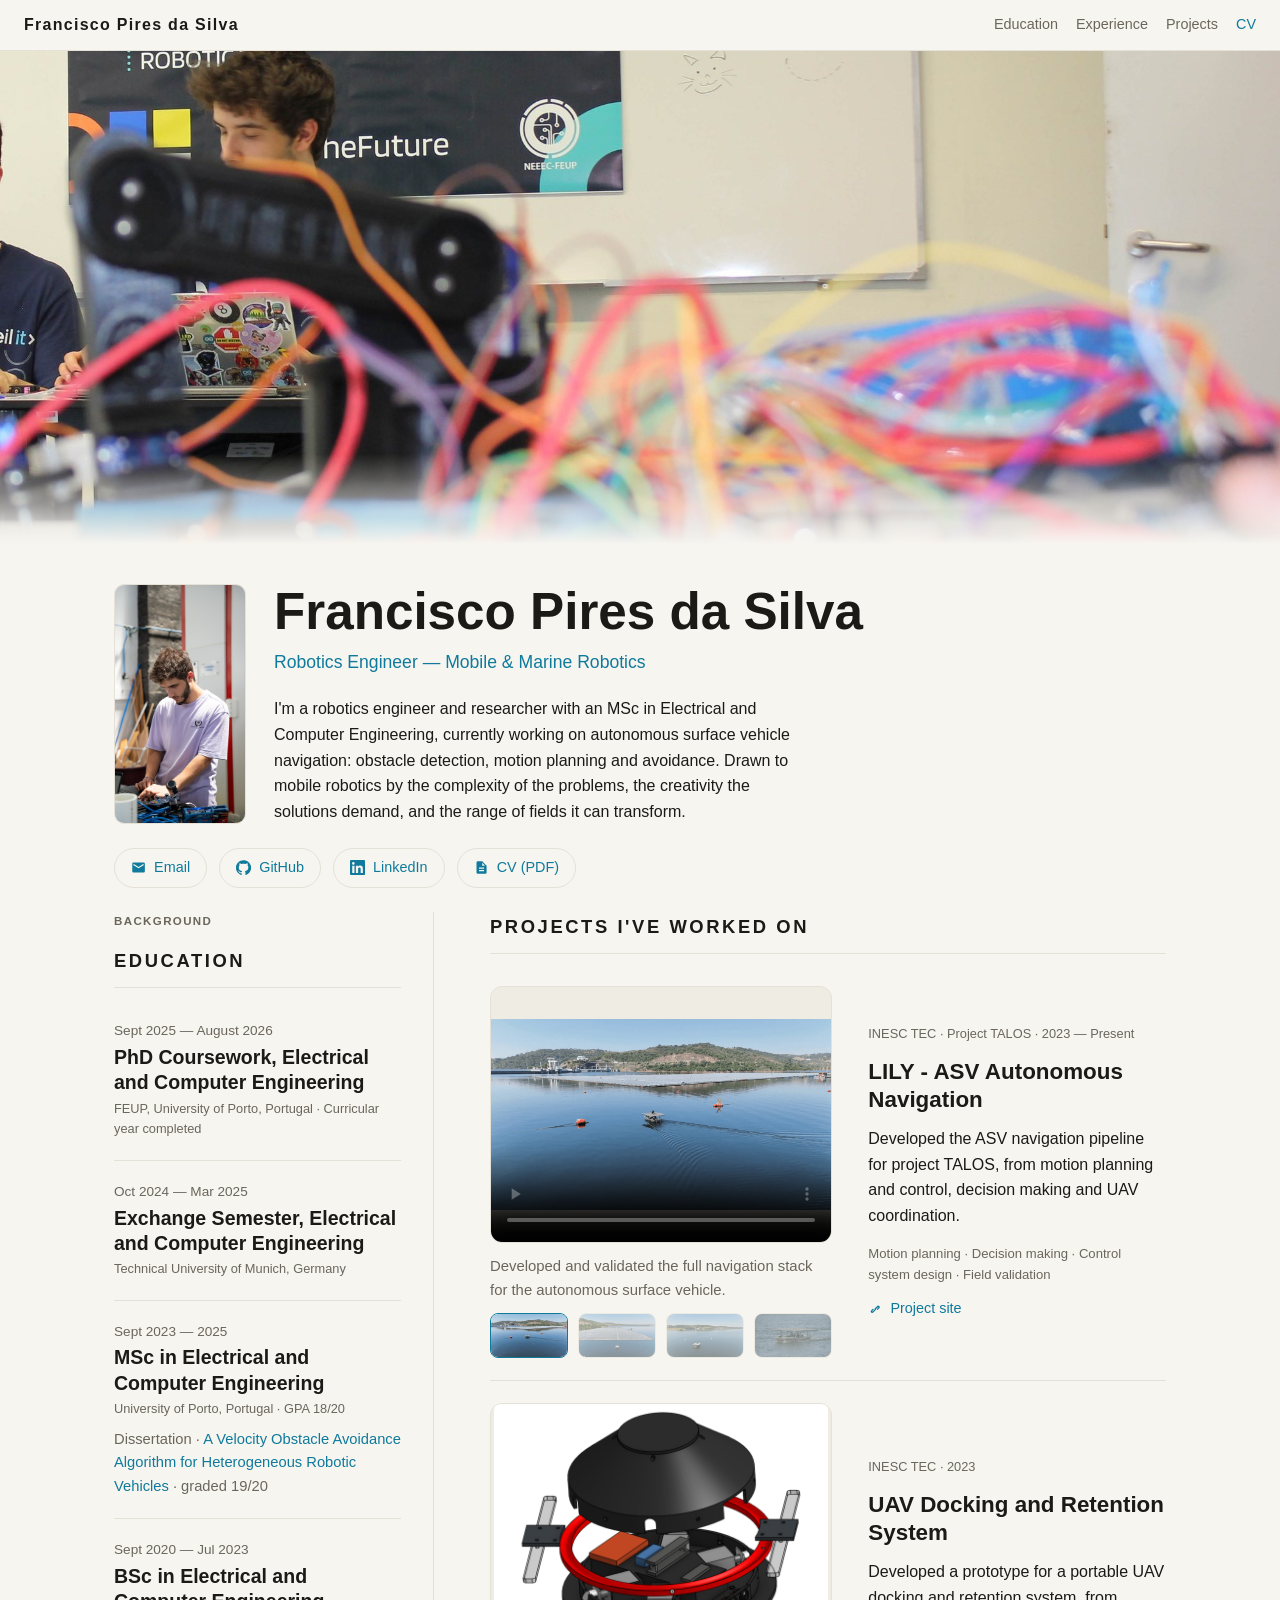
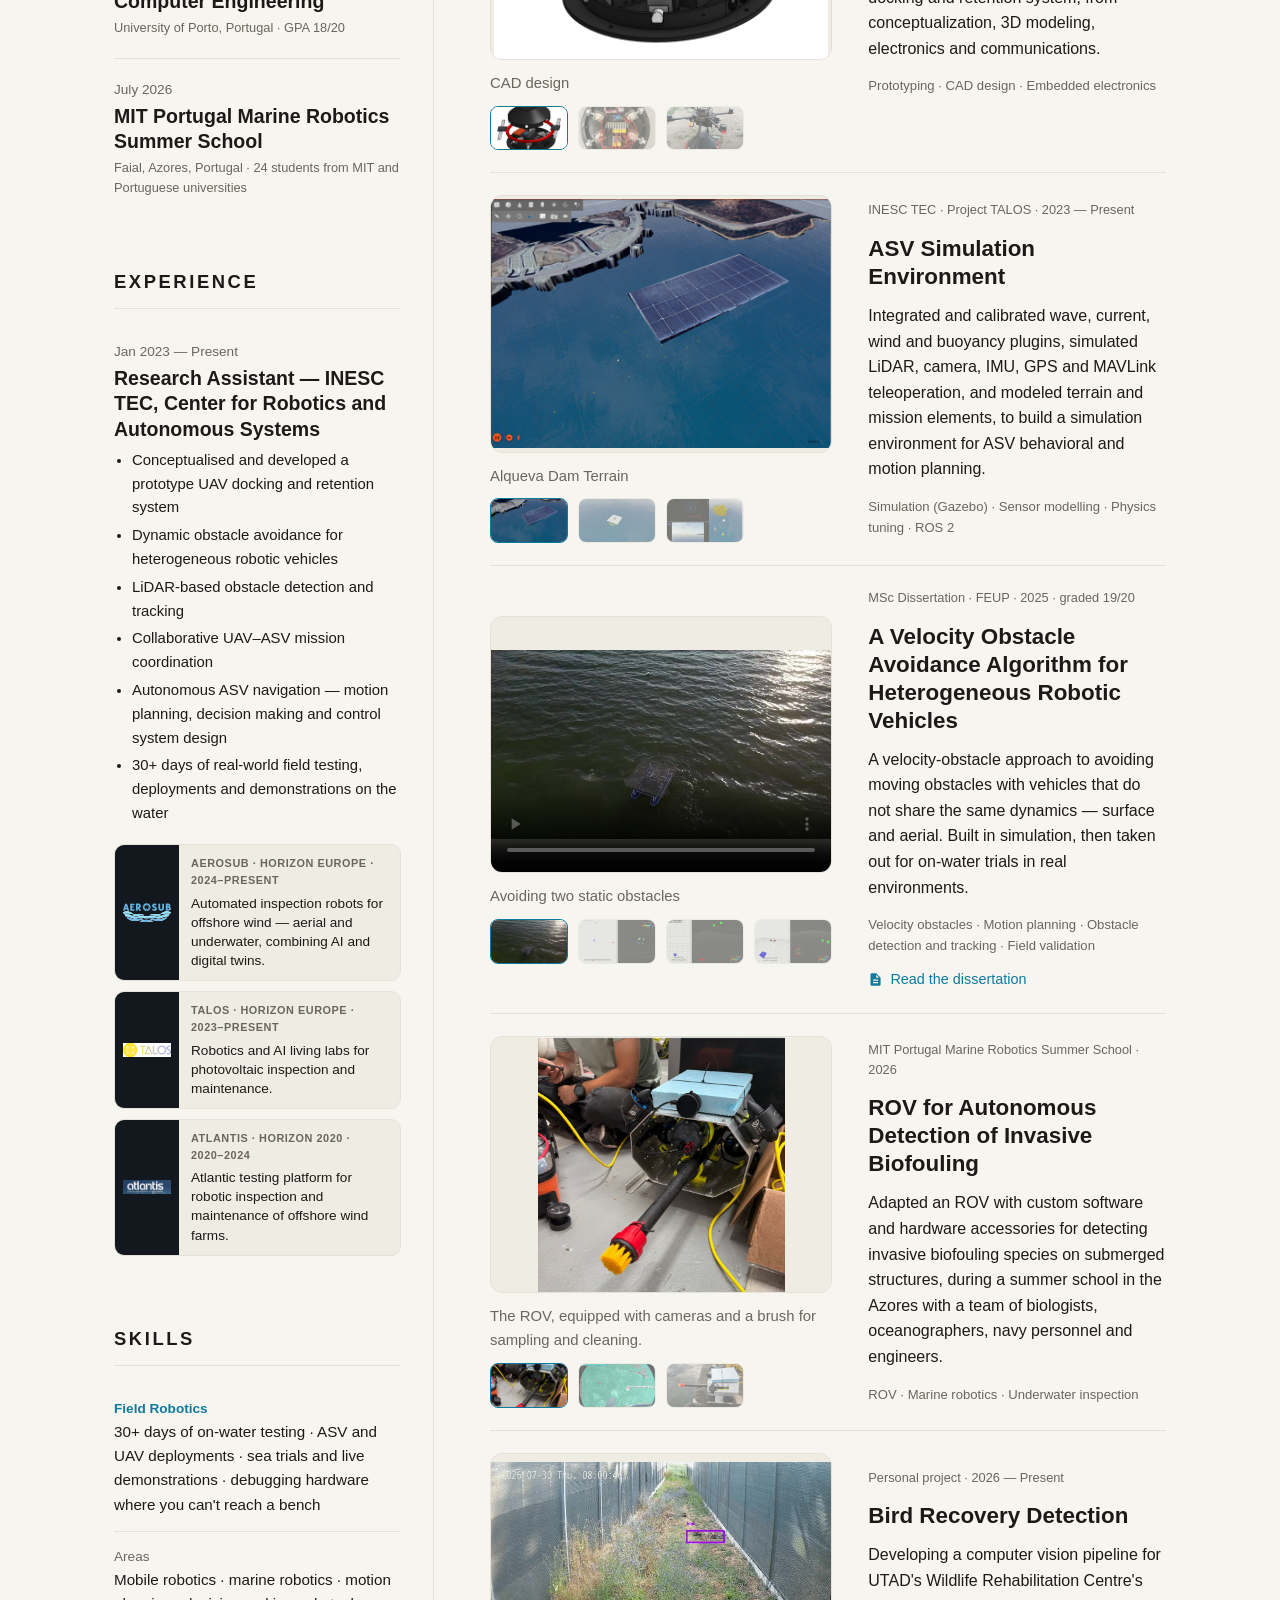
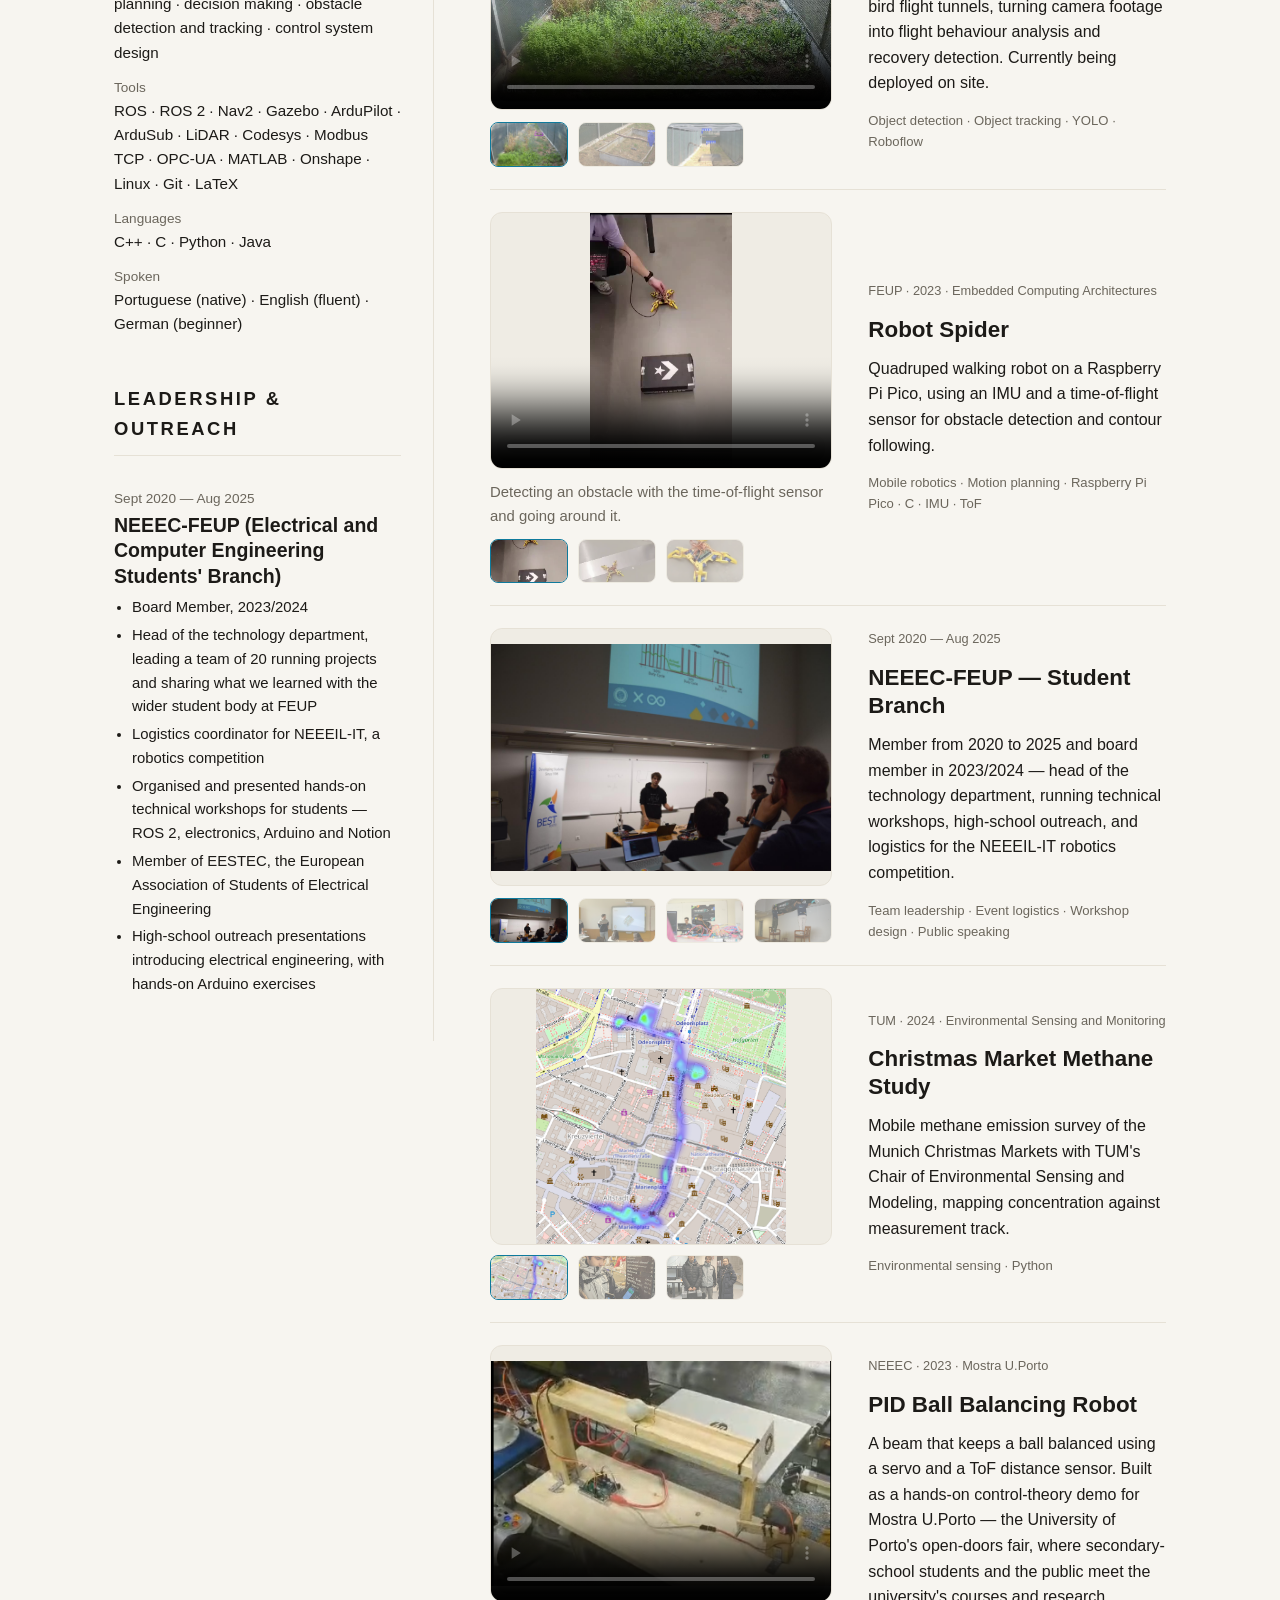
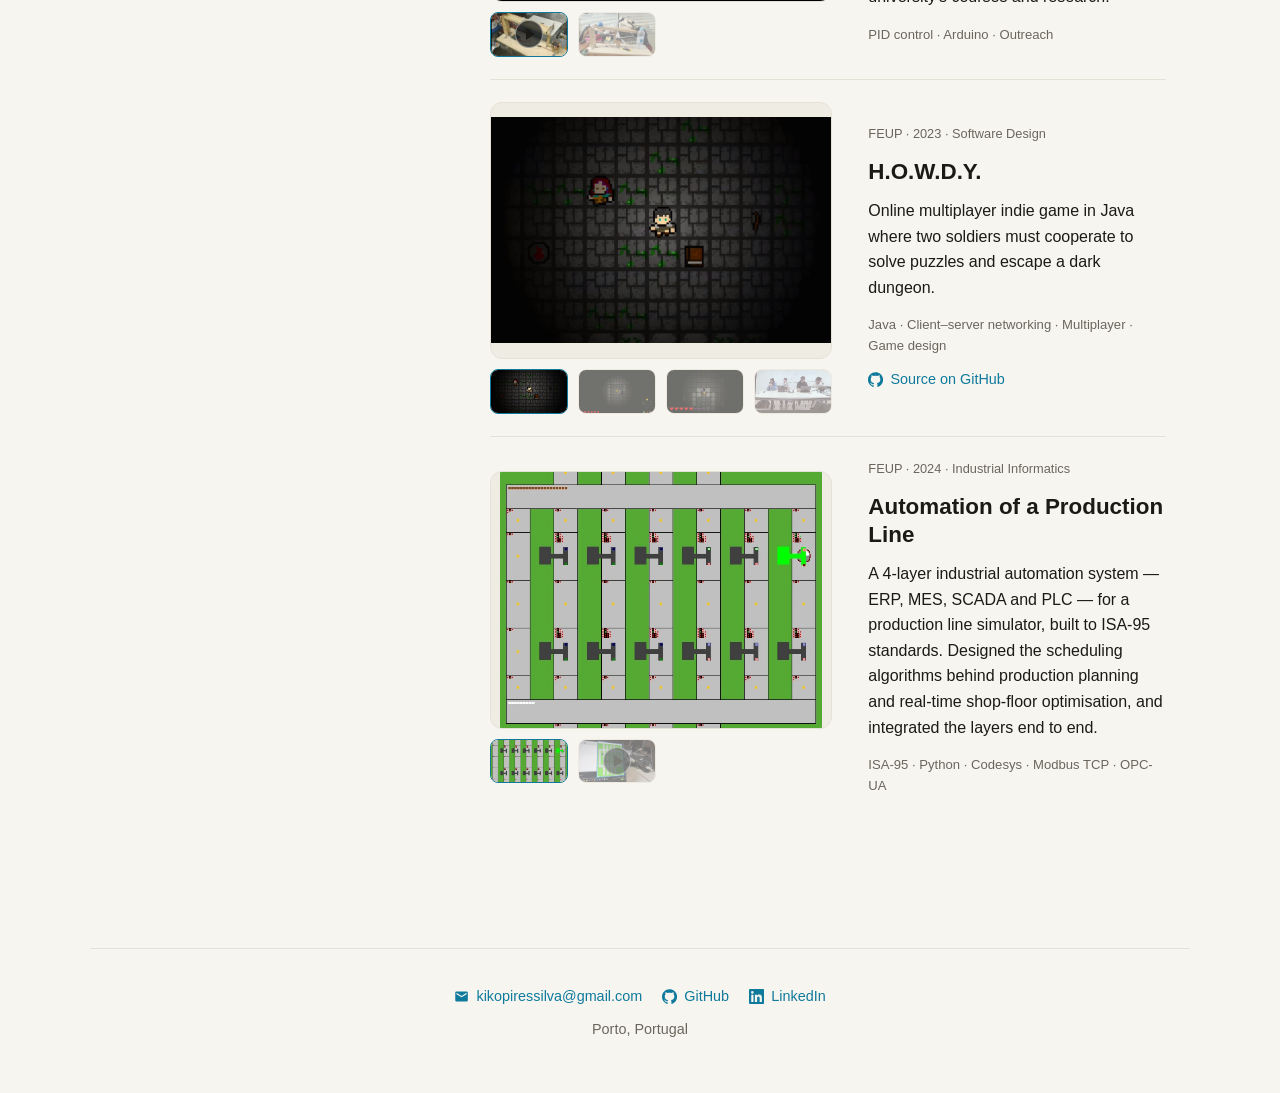
==== commit d830d296: "Added INESC projects, bird flight tracker, some cleanup" ====
--- a/index.html
+++ b/index.html
@@ -38,6 +38,9 @@
   <symbol id="i-file" viewBox="0 0 24 24">
     <path d="M13 2H6a2 2 0 0 0-2 2v16a2 2 0 0 0 2 2h12a2 2 0 0 0 2-2V9l-7-7Zm0 2.5L17.5 9H13V4.5ZM8 12h8v2H8v-2Zm0 4h8v2H8v-2Z"/>
   </symbol>
+  <symbol id="i-link" viewBox="0 0 24 24">
+    <path d="M10.6 13.4a1 1 0 0 1 0-1.4l3.6-3.6a2.5 2.5 0 1 1 3.5 3.5l-1.8 1.8a1 1 0 1 1-1.4-1.4l1.8-1.8a.5.5 0 1 0-.7-.7l-3.6 3.6a1 1 0 0 1-1.4 0Zm-3.2 3.2 3.6-3.6a1 1 0 1 1 1.4 1.4l-3.6 3.6a2.5 2.5 0 1 1-3.5-3.5l1.8-1.8a1 1 0 1 1 1.4 1.4l-1.8 1.8a.5.5 0 1 0 .7.7Z"/>
+  </symbol>
 </svg>
 
 <nav class="nav">
@@ -45,7 +48,6 @@
   <div class="nav-links">
     <a href="#education">Education</a>
     <a href="#experience">Experience</a>
-    <a href="#research">Research</a>
     <a href="#projects">Projects</a>
     <!-- no download= : that forces a save. Opens in the browser's PDF viewer instead. -->
     <a class="nav-cv" href="assets/main.pdf" target="_blank" rel="noopener">CV</a>
@@ -94,12 +96,15 @@
 <main>
 
 <!-- ============================================================
-     CV BAND — Education on the left, Experience + Skills on the right.
-     Research and Projects run full width underneath.
+     PAGE SPLIT — the CV text (Education, Experience, Skills, Outreach)
+     sits in a sticky left column; Research and Projects, the visual
+     work, run in the right column beside it as the visitor scrolls.
      ============================================================ -->
 <div class="cv-layout">
 
 <div class="cv-col">
+
+  <p class="cv-eyebrow">Background</p>
 
   <section id="education">
     <h2>Education</h2>
@@ -166,51 +171,38 @@
           <li>30+ days of real-world field testing, deployments and demonstrations on the water</li>
         </ul>
 
-        <div class="thumbs" data-thumbs>
-          <div class="thumbs-main">
-            <video src="assets/1_reaching_site.mp4" poster="assets/1_reaching_site-poster.jpg"
-                   autoplay muted loop controls playsinline preload="metadata"
-                   aria-label="Clip of the autonomous surface vehicle navigating out to the inspection site"></video>
-          </div>
-          <p class="thumbs-caption" data-thumbs-caption><strong>Autonomous ASV navigation</strong>Developed and validated the full navigation stack.</p>
-          <div class="thumbs-strip">
-            <button type="button" class="is-active"
-                    data-type="video" data-src="assets/1_reaching_site.mp4"
-                    data-poster="assets/1_reaching_site-poster.jpg"
-                    data-label="Autonomous ASV navigation" data-caption="Developed and validated the full navigation stack."
-                    aria-label="Clip of the autonomous surface vehicle navigating out to the inspection site">
-              <img src="assets/1_reaching_site-poster.jpg" alt="" loading="lazy">
-            </button>
-            <button type="button"
-                    data-type="video" data-src="assets/3_inspection.mp4"
-                    data-poster="assets/3_inspection-poster.jpg"
-                    data-label="Inspection" data-caption="Behaviour layer for UAV coordination."
-                    aria-label="Clip of the vehicle carrying out an inspection mission on station">
-              <img src="assets/3_inspection-poster.jpg" alt="" loading="lazy">
-            </button>
-            <button type="button"
-                    data-type="video" data-src="assets/0_leaving_shore.mp4"
-                    data-poster="assets/0_leaving_shore-poster.jpg"
-                    data-label="Leaving shore" data-caption="Autonomous navigation from shore to site, making UAV inspection on sites far from shore possible."
-                    aria-label="Clip of the autonomous surface vehicle leaving the shore at the start of a mission">
-              <img src="assets/0_leaving_shore-poster.jpg" alt="" loading="lazy">
-            </button>
-            <button type="button"
-                    data-type="image" data-src="assets/lily-water.jpg"
-                    data-label="Real vehicles" data-caption="Hands-on experience developing and deploying real vehicles."
-                    aria-label="LILY, an autonomous surface vehicle, under way on open water">
-              <img src="assets/lily-water.jpg" alt="" loading="lazy">
-            </button>
-          </div>
+        <div class="research-mini-list">
+          <a class="research-mini" href="https://aerosub.eu/about/">
+            <span class="research-mini-media">
+              <img src="assets/aerosub-logo.svg" alt="AEROSUB project logo">
+            </span>
+            <span class="research-mini-body">
+              <span class="research-mini-tag">AEROSUB · Horizon Europe · 2024–Present</span>
+              <span class="research-mini-desc">Automated inspection robots for offshore wind — aerial and underwater, combining AI and digital twins.</span>
+            </span>
+          </a>
+          <a class="research-mini" href="https://talosproject.eu/">
+            <span class="research-mini-media">
+              <img src="assets/talos.png" alt="TALOS project logo">
+            </span>
+            <span class="research-mini-body">
+              <span class="research-mini-tag">TALOS · Horizon Europe · 2023–Present</span>
+              <span class="research-mini-desc">Robotics and AI living labs for photovoltaic inspection and maintenance.</span>
+            </span>
+          </a>
+          <a class="research-mini" href="https://www.atlantis-h2020.eu/">
+            <span class="research-mini-media">
+              <img src="assets/atlantis.png" alt="ATLANTIS project logo">
+            </span>
+            <span class="research-mini-body">
+              <span class="research-mini-tag">ATLANTIS · Horizon 2020 · 2020–2024</span>
+              <span class="research-mini-desc">Atlantic testing platform for robotic inspection and maintenance of offshore wind farms.</span>
+            </span>
+          </a>
         </div>
       </div>
     </article>
   </section>
-
-
-</div>
-
-<div class="cv-col">
 
   <section id="skills">
     <h2>Skills</h2>
@@ -247,156 +239,19 @@
           <li>Member of EESTEC, the European Association of Students of Electrical Engineering</li>
           <li>High-school outreach presentations introducing electrical engineering, with hands-on Arduino exercises</li>
         </ul>
-
-        <!-- Captioned slideshow. Slides and captions are separate stacks so the
-             arrows can sit over the photo; both are switched by the same index.
-             Slide 1 carries is-current in the HTML, so without JS the widget
-             still shows a photo and its caption. -->
-        <div class="thumbs" data-thumbs>
-          <div class="thumbs-main">
-            <img src="assets/outreach-10.jpg" alt="A presenter addressing the class beside the Arduino slide">
-          </div>
-          <p class="thumbs-caption" data-thumbs-caption><strong>High-School Outreach</strong>Showed electrical engineering to high-schoolers, with hands-on Arduino exercises.</p>
-          <div class="thumbs-strip">
-            <button type="button" class="is-active"
-                    data-type="image" data-src="assets/outreach-10.jpg"
-                    data-label="High-School Outreach" data-caption="Showed electrical engineering to high-schoolers, with hands-on Arduino exercises."
-                    aria-label="A presenter addressing the class beside the Arduino slide">
-              <img src="assets/outreach-10.jpg" alt="" loading="lazy">
-            </button>
-            <button type="button"
-                    data-type="image" data-src="assets/neeeil-room.jpg"
-                    data-label="NEEEIL-IT" data-caption="Logistics coordinator for the 24-hour robotics competition."
-                    aria-label="A robotic arm in the foreground of the competition room">
-              <img src="assets/neeeil-room.jpg" alt="" loading="lazy">
-            </button>
-            <button type="button"
-                    data-type="image" data-src="assets/neeeil-banner.jpg"
-                    data-label="NEEEIL-IT" data-caption="Logistics coordinator for the 24-hour robotics competition."
-                    aria-label="Two staff members on chairs hanging the NEEEIL-IT banner">
-              <img src="assets/neeeil-banner.jpg" alt="" loading="lazy">
-            </button>
-            <button type="button"
-                    data-type="image" data-src="assets/workshop-arduino.jpg"
-                    data-label="Workshops" data-caption="Presented and organised workshops for fellow students — Arduino, electronics, ROS and Notion."
-                    aria-label="Running an Arduino workshop for a full lecture hall">
-              <img src="assets/workshop-arduino.jpg" alt="" loading="lazy">
-            </button>
-            <button type="button"
-                    data-type="image" data-src="assets/outreach-04.jpg"
-                    data-label="High-School Outreach" data-caption="Showed electrical engineering to high-schoolers, with hands-on Arduino exercises."
-                    aria-label="The presenting team answering questions beside the breadboard slide">
-              <img src="assets/outreach-04.jpg" alt="" loading="lazy">
-            </button>
-            <button type="button"
-                    data-type="video" data-src="assets/robotic_arm_neeec.mp4"
-                    data-poster="assets/robotic_arm_neeec-poster.jpg"
-                    data-label="Head of Technological Department" data-caption="Leading the department's team of 20 and the projects it builds."
-                    aria-label="A robotic arm built by the technology department moving through its range">
-              <img src="assets/robotic_arm_neeec-poster.jpg" alt="" loading="lazy">
-            </button>
-            <button type="button"
-                    data-type="image" data-src="assets/electronics_workshop.jpeg"
-                    data-label="Electronics Workshop" data-caption="Teaching PWM and duty-cycle basics with Arduino at a NEEEC-FEUP x BEST Porto workshop."
-                    aria-label="Presenting a PWM duty-cycle diagram on the projector, with an Arduino kit set up on the front bench">
-              <img src="assets/electronics_workshop.jpeg" alt="" loading="lazy">
-            </button>
-          </div>
-        </div>
       </div>
     </article>
   </section>
 
-</div>
-
-</div><!-- /.cv-layout -->
-
-<!-- ============================================================
-     RESEARCH — full width, three cards across
-     ============================================================ -->
-<section id="research">
-  <h2>Research</h2>
-
-  <p class="section-intro">
-    EU-funded projects I contributed to at INESC TEC — Center for Robotics and
-    Autonomous Systems.
-  </p>
-
-  <div class="research-grid">
-
-    <!-- Swap `logo` for `photo` on .research-media to switch a card from a
-         padded, contained logo to a full-bleed cropped photograph. -->
-    <article class="research-card">
-      <a class="research-media logo" href="https://aerosub.eu/about/">
-        <img src="assets/aerosub-logo.svg" alt="AEROSUB project logo">
-      </a>
-      <div class="research-body">
-        <p class="tag">Horizon Europe · 2024 — Present</p>
-        <h3><a href="https://aerosub.eu/about/">AEROSUB</a></h3>
-        <p class="project-full">Automated Inspection Robots for Surface, Aerial and Underwater Substructures</p>
-        <p>
-          An INESC TEC-led effort to build the first fully unmanned robotic solution
-          for aerial and underwater inspection of offshore wind farms, combining AI,
-          digital twins and multi-robot collaboration.
-        </p>
-        <p class="stack">
-          <a href="https://aerosub.eu/about/">Project site</a> ·
-          <a href="https://cordis.europa.eu/project/id/101189723">CORDIS</a>
-        </p>
-      </div>
-    </article>
-
-    <article class="research-card">
-      <a class="research-media logo" href="https://talosproject.eu/">
-        <img src="assets/talos.png" alt="TALOS project logo">
-      </a>
-      <div class="research-body">
-        <p class="tag">Horizon Europe · 2023 — Present</p>
-        <h3><a href="https://talosproject.eu/">TALOS</a></h3>
-        <p class="project-full">Robotics and AI living labs for photovoltaic inspection and maintenance</p>
-        <p>
-          Robotics and AI for solar photovoltaics and agriculture, centred on
-          human–robot collaboration for inspection and maintenance.
-        </p>
-        <p class="stack">
-          <a href="https://talosproject.eu/">Project site</a> ·
-          <a href="https://cordis.europa.eu/project/id/101119744">CORDIS</a>
-        </p>
-      </div>
-    </article>
-
-    <article class="research-card">
-      <a class="research-media logo" href="https://www.atlantis-h2020.eu/">
-        <img src="assets/atlantis.png" alt="ATLANTIS project logo">
-      </a>
-      <div class="research-body">
-        <p class="tag">Horizon 2020 · 2020 — 2024</p>
-        <h3><a href="https://www.atlantis-h2020.eu/">ATLANTIS</a></h3>
-        <p class="project-full">The Atlantic Testing Platform for Maritime Robotics</p>
-        <p>
-          A pilot test infrastructure in the Atlantic off Viana do Castelo, Portugal,
-          for robotic inspection and maintenance of offshore wind farms — cutting the
-          need for the support vessels that drive up the cost of energy.
-        </p>
-        <p class="stack">
-          <a href="https://www.atlantis-h2020.eu/">Project site</a> ·
-          <a href="https://cordis.europa.eu/project/id/871571">CORDIS</a>
-        </p>
-      </div>
-    </article>
-
-  </div>
-</section>
+</div><!-- /.cv-col -->
+
+<div class="cv-main">
 
 <!-- ============================================================
      PROJECTS — full width, alternating rows
      ============================================================ -->
 <section id="projects">
-  <h2>Personal &amp; University Projects</h2>
-
-  <p class="section-intro">
-    Roughly in order of how much I liked working on them.
-  </p>
+  <h2>Projects I've Worked On</h2>
 
   <!-- Alternating rows: media left on odd rows, right on even.
        .showcase-media takes an <img>, a 16:9 .embed wrapper, or a .thumbs
@@ -406,50 +261,185 @@
     <div class="showcase-media plain">
       <div class="thumbs" data-thumbs>
         <div class="thumbs-main">
+          <video src="assets/1_reaching_site.mp4" poster="assets/1_reaching_site-poster.jpg"
+                 autoplay muted loop controls playsinline preload="metadata"
+                 aria-label="Clip of the autonomous surface vehicle navigating out to the inspection site"></video>
+        </div>
+        <p class="thumbs-caption" data-thumbs-caption>Developed and validated the full navigation stack for the autonomous surface vehicle.</p>
+        <div class="thumbs-strip">
+          <button type="button" class="is-active"
+                  data-type="video" data-src="assets/1_reaching_site.mp4"
+                  data-poster="assets/1_reaching_site-poster.jpg"
+                  data-label="Autonomous ASV navigation" data-caption="Developed and validated the full navigation stack."
+                  aria-label="Clip of the autonomous surface vehicle navigating out to the inspection site">
+            <img src="assets/1_reaching_site-poster.jpg" alt="" loading="lazy">
+          </button>
+          <button type="button"
+                  data-type="video" data-src="assets/3_inspection.mp4"
+                  data-poster="assets/3_inspection-poster.jpg"
+                  data-label="Inspection" data-caption="Behaviour layer for UAV coordination."
+                  aria-label="Clip of the vehicle carrying out an inspection mission on station">
+            <img src="assets/3_inspection-poster.jpg" alt="" loading="lazy">
+          </button>
+          <button type="button"
+                  data-type="video" data-src="assets/0_leaving_shore.mp4"
+                  data-poster="assets/0_leaving_shore-poster.jpg"
+                  data-label="Leaving shore" data-caption="Autonomous navigation from shore to site, making UAV inspection on sites far from shore possible."
+                  aria-label="Clip of the autonomous surface vehicle leaving the shore at the start of a mission">
+            <img src="assets/0_leaving_shore-poster.jpg" alt="" loading="lazy">
+          </button>
+          <button type="button"
+                  data-type="image" data-src="assets/lily-water.jpg"
+                  data-label="Real vehicles" data-caption="Hands-on experience developing and deploying real vehicles."
+                  aria-label="LILY, an autonomous surface vehicle, under way on open water">
+            <img src="assets/lily-water.jpg" alt="" loading="lazy">
+          </button>
+        </div>
+      </div>
+    </div>
+    <div class="showcase-body">
+      <p class="tag">INESC TEC · Project TALOS · 2023 — Present</p>
+      <h3>LILY - ASV Autonomous Navigation</h3>
+      <p>
+        Developed the ASV navigation pipeline for project TALOS, from motion
+        planning and control, decision making and UAV coordination.
+      </p>
+      <p class="stack">Motion planning · Decision making · Control system design · Field validation</p>
+      <p class="project-links">
+        <a href="https://talosproject.eu/">
+          <svg class="icon" aria-hidden="true"><use href="#i-link"></use></svg>Project site
+        </a>
+      </p>
+    </div>
+  </article>
+
+  <article class="showcase">
+    <div class="showcase-media plain">
+      <div class="thumbs" data-thumbs>
+        <div class="thumbs-main">
+          <img src="assets/dockingsystem_explosion.png" alt="Exploded CAD view of the docking platform showing the retention ring and internal electronics bay">
+        </div>
+        <p class="thumbs-caption" data-thumbs-caption>CAD design</p>
+        <div class="thumbs-strip">
+          <button type="button" class="is-active"
+                  data-type="image" data-src="assets/dockingsystem_explosion.png"
+                  data-label="CAD design" data-caption="CAD design"
+                  aria-label="Exploded CAD view of the docking platform showing the retention ring and internal electronics bay">
+            <img src="assets/dockingsystem_explosion.png" alt="" loading="lazy">
+          </button>
+          <button type="button"
+                  data-type="image" data-src="assets/dockingsystem_eletronics.png"
+                  data-label="Electronics Assembly" data-caption="Electronics Assembly"
+                  aria-label="Interior of the docking platform showing the retention actuators, compute board and wiring">
+            <img src="assets/dockingsystem_eletronics.png" alt="" loading="lazy">
+          </button>
+          <button type="button"
+                  data-type="image" data-src="assets/dockingsystem_uav.png"
+                  data-label="UAV and Platform" data-caption="UAV and Platform"
+                  aria-label="The UAV docked and secured on the retention platform outdoors">
+            <img src="assets/dockingsystem_uav.png" alt="" loading="lazy">
+          </button>
+        </div>
+      </div>
+    </div>
+    <div class="showcase-body">
+      <p class="tag">INESC TEC · 2023</p>
+      <h3>UAV Docking and Retention System</h3>
+      <p>
+        Developed a prototype for a portable UAV docking and retention
+        system, from conceptualization, 3D modeling, electronics and
+        communications.
+      </p>
+      <p class="stack">Prototyping · CAD design · Embedded electronics</p>
+    </div>
+  </article>
+
+  <article class="showcase">
+    <div class="showcase-media plain">
+      <div class="thumbs" data-thumbs>
+        <div class="thumbs-main">
+          <img src="assets/simulated_terrain.png" alt="Gazebo scene showing photogrammetry-realistic terrain beside a floating photovoltaic platform on water">
+        </div>
+        <p class="thumbs-caption" data-thumbs-caption>Alqueva Dam Terrain</p>
+        <div class="thumbs-strip">
+          <button type="button" class="is-active"
+                  data-type="image" data-src="assets/simulated_terrain.png"
+                  data-label="Alqueva Dam Terrain" data-caption="Alqueva Dam Terrain"
+                  aria-label="Gazebo scene showing photogrammetry-realistic terrain beside a floating photovoltaic platform on water">
+            <img src="assets/simulated_terrain.png" alt="" loading="lazy">
+          </button>
+          <button type="button"
+                  data-type="video" data-src="assets/simulated_waves.mp4"
+                  data-poster="assets/simulated_waves-poster.jpg"
+                  data-label="Wind, wave and buoyancy plugins" data-caption="Wind, wave and buoyancy plugins"
+                  aria-label="Simulated ASV floating on wind-and-wave-driven water in the simulation environment">
+            <img src="assets/simulated_waves-poster.jpg" alt="" loading="lazy">
+          </button>
+          <button type="button"
+                  data-type="image" data-src="assets/simulated_obstacle_detection.png"
+                  data-label="Simulated LiDAR, camera, and obstacles" data-caption="Simulated LiDAR, camera, and obstacles"
+                  aria-label="Split view of a simulated LiDAR point cloud and camera image next to the Gazebo scene with a wind turbine platform and buoy">
+            <img src="assets/simulated_obstacle_detection.png" alt="" loading="lazy">
+          </button>
+        </div>
+      </div>
+    </div>
+    <div class="showcase-body">
+      <p class="tag">INESC TEC · Project TALOS · 2023 — Present</p>
+      <h3>ASV Simulation Environment</h3>
+      <p>
+        Integrated and calibrated wave, current, wind and buoyancy plugins,
+        simulated LiDAR, camera, IMU, GPS and MAVLink teleoperation, and
+        modeled terrain and mission elements, to build a simulation
+        environment for ASV behavioral and motion planning.
+      </p>
+      <p class="stack">Simulation (Gazebo) · Sensor modelling · Physics tuning · ROS 2</p>
+    </div>
+  </article>
+
+  <article class="showcase">
+    <div class="showcase-media plain">
+      <div class="thumbs" data-thumbs>
+        <div class="thumbs-main">
           <video src="assets/JAVOA_static.mp4" poster="assets/JAVOA_static-poster.jpg"
                  autoplay muted loop controls playsinline preload="metadata"
                  aria-label="Aerial footage of the surface vehicle avoiding a static obstacle during an on-water trial"></video>
         </div>
-        <p class="thumbs-caption" data-thumbs-caption><strong>Static obstacle</strong>Steering around a fixed obstacle during an on-water trial, filmed from the air.</p>
+        <p class="thumbs-caption" data-thumbs-caption>Avoiding two static obstacles</p>
         <div class="thumbs-strip">
           <button type="button" class="is-active"
                   data-type="video" data-src="assets/JAVOA_static.mp4"
                   data-poster="assets/JAVOA_static-poster.jpg"
-                  data-label="Static obstacle" data-caption="Steering around a fixed obstacle during an on-water trial, filmed from the air."
+                  data-label="Avoiding two static obstacles" data-caption="Avoiding two static obstacles"
                   aria-label="Aerial footage of the surface vehicle avoiding a static obstacle during an on-water trial">
             <img src="assets/JAVOA_static-poster.jpg" alt="" loading="lazy">
           </button>
           <button type="button"
                   data-type="video" data-src="assets/JAVOA_2dHolonom.mp4"
                   data-poster="assets/JAVOA_2dHolonom-poster.jpg"
-                  data-label="Holonomic 2D case" data-caption="The velocity-obstacle algorithm resolving a moving obstacle in simulation."
                   aria-label="Simulation clip of the velocity-obstacle algorithm avoiding a moving obstacle in the holonomic 2D case">
             <img src="assets/JAVOA_2dHolonom-poster.jpg" alt="" loading="lazy">
           </button>
           <button type="button"
                   data-type="video" data-src="assets/JAVOA_DiffDrive.mp4"
                   data-poster="assets/JAVOA_DiffDrive-poster.jpg"
-                  data-label="Differential drive" data-caption="The same algorithm under differential-drive constraints, where the vehicle cannot move sideways."
                   aria-label="Simulation clip of the avoidance algorithm running on a differential-drive vehicle">
             <img src="assets/JAVOA_DiffDrive-poster.jpg" alt="" loading="lazy">
           </button>
           <button type="button"
                   data-type="video" data-src="assets/JAVOA_multirotor.mp4"
                   data-poster="assets/JAVOA_multirotor-poster.jpg"
-                  data-label="Multirotor" data-caption="Carried across to an aerial vehicle — the heterogeneous case the algorithm was built for."
                   aria-label="Simulation clip of the avoidance algorithm running on a multirotor aerial vehicle">
             <img src="assets/JAVOA_multirotor-poster.jpg" alt="" loading="lazy">
           </button>
           <button type="button"
                   data-type="video" data-src="assets/JAVOA_giveway_overtake.mp4"
                   data-poster="assets/JAVOA_giveway_overtake-poster.jpg"
-                  data-label="Give way &amp; overtake" data-caption="Two encounter types resolved side by side — overtaking a slower vessel, and giving way to a crossing one."
                   aria-label="Side-by-side overhead clips of the vehicle overtaking one vessel and giving way to another, with the planned paths drawn">
             <img src="assets/JAVOA_giveway_overtake-poster.jpg" alt="" loading="lazy">
           </button>
           <button type="button"
                   data-type="image" data-src="assets/thesis-scenario-3.jpg"
-                  data-label="Real-world scenario" data-caption="A closer pass, with the detour opening up to starboard."
                   aria-label="Dissertation figure: a real-world scenario, the vehicle's environment representation beside the reference photograph">
             <img src="assets/thesis-scenario-3.jpg" alt="" loading="lazy">
           </button>
@@ -481,7 +471,7 @@
         <div class="thumbs-main">
           <img src="assets/rov-brush.jpg" alt="The ROV with its brush tool mounted on a carbon boom">
         </div>
-        <p class="thumbs-caption" data-thumbs-caption><strong>The ROV</strong>Equipped with cameras and a brush for sampling and cleaning.</p>
+        <p class="thumbs-caption" data-thumbs-caption>The ROV, equipped with cameras and a brush for sampling and cleaning.</p>
         <div class="thumbs-strip">
           <button type="button" class="is-active"
                   data-type="image" data-src="assets/rov-brush.jpg"
@@ -508,11 +498,54 @@
       <p class="tag">MIT Portugal Marine Robotics Summer School · 2026</p>
       <h3>ROV for Autonomous Detection of Invasive Biofouling</h3>
       <p>
-        An ROV-based approach to spotting invasive biofouling species on submerged
-        structures, built during the summer school in the Azores with a team of
-        biologists, oceanographers, navy personnel and engineers.
+        Adapted an ROV with custom software and hardware accessories for
+        detecting invasive biofouling species on submerged structures, during
+        a summer school in the Azores with a team of biologists,
+        oceanographers, navy personnel and engineers.
       </p>
       <p class="stack">ROV · Marine robotics · Underwater inspection</p>
+    </div>
+  </article>
+
+  <article class="showcase">
+    <div class="showcase-media plain">
+      <div class="thumbs" data-thumbs>
+        <div class="thumbs-main">
+          <video src="assets/bird_tracking.mp4" poster="assets/bird_tracking-poster.jpg"
+                 autoplay muted loop controls playsinline preload="metadata"
+                 aria-label="A bird tracked with a bounding box as it moves through the flight tunnel"></video>
+        </div>
+        <p class="thumbs-caption" data-thumbs-caption></p>
+        <div class="thumbs-strip">
+          <button type="button" class="is-active"
+                  data-type="video" data-src="assets/bird_tracking.mp4"
+                  data-poster="assets/bird_tracking-poster.jpg"
+                  aria-label="A bird tracked with a bounding box as it moves through the flight tunnel">
+            <img src="assets/bird_tracking-poster.jpg" alt="" loading="lazy">
+          </button>
+          <button type="button"
+                  data-type="image" data-src="assets/bird_owl_segmentation.jpg"
+                  aria-label="Instance segmentation mask highlighting an owl perched on a branch inside the flight tunnel">
+            <img src="assets/bird_owl_segmentation.jpg" alt="" loading="lazy">
+          </button>
+          <button type="button"
+                  data-type="image" data-src="assets/bird_tunnel_detection.jpg"
+                  aria-label="Two birds detected along the flight tunnel, each with a bounding box and confidence score">
+            <img src="assets/bird_tunnel_detection.jpg" alt="" loading="lazy">
+          </button>
+        </div>
+      </div>
+    </div>
+    <div class="showcase-body">
+      <p class="tag">Personal project · 2026 — Present</p>
+      <h3>Bird Recovery Detection</h3>
+      <p>
+        Developing a computer vision pipeline for UTAD's Wildlife
+        Rehabilitation Centre's bird flight tunnels, turning camera footage
+        into flight behaviour analysis and recovery detection. Currently
+        being deployed on site.
+      </p>
+      <p class="stack">Object detection · Object tracking · YOLO · Roboflow</p>
     </div>
   </article>
 
@@ -524,7 +557,7 @@
                  autoplay muted loop controls playsinline preload="metadata"
                  aria-label="The quadruped following the contour of an obstacle it has detected"></video>
         </div>
-        <p class="thumbs-caption" data-thumbs-caption><strong>Contour following</strong>Detecting an obstacle with the time-of-flight sensor and going around it.</p>
+        <p class="thumbs-caption" data-thumbs-caption>Detecting an obstacle with the time-of-flight sensor and going around it.</p>
         <div class="thumbs-strip">
           <button type="button" class="is-active"
                   data-type="video" data-src="assets/Spider_obstacle_countour.mp4"
@@ -557,6 +590,71 @@
         time-of-flight sensor for obstacle detection and contour following.
       </p>
       <p class="stack">Mobile robotics · Motion planning · Raspberry Pi Pico · C · IMU · ToF</p>
+    </div>
+  </article>
+
+  <article class="showcase" id="neeec-project">
+    <div class="showcase-media plain">
+      <div class="thumbs" data-thumbs>
+        <div class="thumbs-main">
+          <img src="assets/electronics_workshop.jpeg" alt="Presenting a PWM duty-cycle diagram on the projector, with an Arduino kit set up on the front bench">
+        </div>
+        <p class="thumbs-caption" data-thumbs-caption></p>
+        <div class="thumbs-strip">
+          <button type="button" class="is-active"
+                  data-type="image" data-src="assets/electronics_workshop.jpeg"
+                  aria-label="Presenting a PWM duty-cycle diagram on the projector, with an Arduino kit set up on the front bench">
+            <img src="assets/electronics_workshop.jpeg" alt="" loading="lazy">
+          </button>
+          <button type="button"
+                  data-type="image" data-src="assets/outreach-10.jpg"
+                  data-label="High-School Outreach" data-caption="Showed electrical engineering to high-schoolers, with hands-on Arduino exercises."
+                  aria-label="A presenter addressing the class beside the Arduino slide">
+            <img src="assets/outreach-10.jpg" alt="" loading="lazy">
+          </button>
+          <button type="button"
+                  data-type="image" data-src="assets/neeeil-room.jpg"
+                  data-label="NEEEIL-IT" data-caption="Logistics coordinator for the 24-hour robotics competition."
+                  aria-label="A robotic arm in the foreground of the competition room">
+            <img src="assets/neeeil-room.jpg" alt="" loading="lazy">
+          </button>
+          <button type="button"
+                  data-type="image" data-src="assets/neeeil-banner.jpg"
+                  data-label="NEEEIL-IT" data-caption="Getting the venue ready for the competition."
+                  aria-label="Two staff members on chairs hanging the NEEEIL-IT banner">
+            <img src="assets/neeeil-banner.jpg" alt="" loading="lazy">
+          </button>
+          <button type="button"
+                  data-type="image" data-src="assets/workshop-arduino.jpg"
+                  data-label="Workshops" data-caption="Presented and organised workshops for fellow students — Arduino, electronics, ROS and Notion."
+                  aria-label="Running an Arduino workshop for a full lecture hall">
+            <img src="assets/workshop-arduino.jpg" alt="" loading="lazy">
+          </button>
+          <button type="button"
+                  data-type="image" data-src="assets/outreach-04.jpg"
+                  data-label="High-School Outreach" data-caption="Fielding questions from a class of high-schoolers after an Arduino demo."
+                  aria-label="The presenting team answering questions beside the breadboard slide">
+            <img src="assets/outreach-04.jpg" alt="" loading="lazy">
+          </button>
+          <button type="button"
+                  data-type="video" data-src="assets/robotic_arm_neeec.mp4"
+                  data-poster="assets/robotic_arm_neeec-poster.jpg"
+                  data-label="Technology Department" data-caption="Leading the department's team of 20 and the projects it builds."
+                  aria-label="A robotic arm built by the technology department moving through its range">
+            <img src="assets/robotic_arm_neeec-poster.jpg" alt="" loading="lazy">
+          </button>
+        </div>
+      </div>
+    </div>
+    <div class="showcase-body">
+      <p class="tag">Sept 2020 — Aug 2025</p>
+      <h3>NEEEC-FEUP — Student Branch</h3>
+      <p>
+        Member from 2020 to 2025 and board member in 2023/2024 — head of the
+        technology department, running technical workshops, high-school
+        outreach, and logistics for the NEEEIL-IT robotics competition.
+      </p>
+      <p class="stack">Team leadership · Event logistics · Workshop design · Public speaking</p>
     </div>
   </article>
 
@@ -629,7 +727,7 @@
       </div>
     </div>
     <div class="showcase-body">
-      <p class="tag">FEUP · 2023 · Mostra U.Porto</p>
+      <p class="tag">NEEEC · 2023 · Mostra U.Porto</p>
       <h3>PID Ball Balancing Robot</h3>
       <p>
         A beam that keeps a ball balanced using a servo and a ToF distance sensor.
@@ -726,6 +824,9 @@
 
 </section>
 
+</div><!-- /.cv-main -->
+
+</div><!-- /.cv-layout -->
 
 </main>
 
@@ -805,9 +906,7 @@
 
     // strips that carry a caption block get it rewritten alongside the image
     if (caption) {
-      var strong = document.createElement('strong');
-      strong.textContent = btn.dataset.label || '';
-      caption.replaceChildren(strong, document.createTextNode(btn.dataset.caption || ''));
+      caption.textContent = btn.dataset.caption || '';
     }
   }
 
@@ -873,6 +972,7 @@
   var timer = null;
   var stopped = false;
 
+  var still = window.matchMedia('(prefers-reduced-motion: reduce)').matches;
   var delay = parseInt(show.dataset.autoplay, 10);
   var autoplays = delay > 0 && !still;
 
@@ -949,6 +1049,7 @@
     startX = null;
   }, { passive: true });
 
+  show_(0);  // sets up playback/counter/warming for the slide already on screen
   warm(1);   // so the very first advance has its image ready
 
   show.addEventListener('mouseenter', pause);
--- a/style.css
+++ b/style.css
@@ -196,16 +196,45 @@
   margin: 0 0 32px;
 }
 
-/* ---------- CV band: Education + Skills | Experience ---------- */
+/* ---------- page split: CV text sticky on the left, visual work on the right ---------- */
 
 .cv-layout {
   display: grid;
-  grid-template-columns: repeat(2, minmax(0, 1fr));
+  grid-template-columns: minmax(240px, 320px) minmax(0, 1fr);
   gap: 56px;
   align-items: start;
 }
 
-/* sections inside the band shouldn't inherit the 72px vertical rhythm */
+/* the sidebar tracks the scroll while .cv-main (Research + Projects, much
+   taller) scrolls past beside it. Sticky only ever holds within its own
+   parent (.cv-layout), so it releases naturally once .cv-main runs out —
+   no max-height/overflow-y juggling needed. The right border + a small
+   eyebrow label are what make "text here, projects there" legible at a
+   glance rather than reading as a vague third column. */
+.cv-col {
+  position: sticky;
+  top: 88px;
+  padding-right: 32px;
+  border-right: 1px solid var(--line);
+}
+
+.cv-eyebrow,
+.cv-main-eyebrow {
+  color: var(--muted);
+  font-size: 0.72rem;
+  font-weight: 700;
+  text-transform: uppercase;
+  letter-spacing: 0.12em;
+  margin: 0 0 16px;
+}
+
+.cv-main-eyebrow { margin-bottom: 14px; }
+
+/* the eyebrow already introduces this section, so it doesn't also need the
+   standard 72px section top-margin stacked underneath it */
+.cv-main > section:first-child { margin-top: 0; }
+
+/* sections inside the sidebar shouldn't inherit the 72px vertical rhythm */
 .cv-col section { margin: 0 0 48px; }
 .cv-col section:last-child { margin-bottom: 0; }
 
@@ -275,84 +304,71 @@
   border-bottom: 1px solid var(--line);
 }
 
-/* ---------- research: logo/photo cards, full width ---------- */
-
-.research-grid {
+/* ---------- research: small horizontal cards, inside the sidebar ---------- */
+/* Compact EU-project cards nested under the INESC TEC entry — a logo plate
+   plus a couple lines of text, stacked in the narrow sidebar column rather
+   than the old full-width three-across grid. */
+
+.research-mini-list {
+  display: flex;
+  flex-direction: column;
+  gap: 10px;
+  margin: 18px 0 0;
+}
+
+.research-mini {
   display: grid;
-  grid-template-columns: repeat(auto-fit, minmax(260px, 1fr));
-  gap: 22px;
-}
-
-.research-card {
+  grid-template-columns: 64px 1fr;
+  gap: 12px;
+  align-items: center;
   background: var(--card-bg);
   border: 1px solid var(--line);
-  border-radius: 12px;
+  border-radius: 10px;
   overflow: hidden;
+  text-decoration: none;
+  transition: border-color 0.2s;
+}
+
+.research-mini:hover { border-color: var(--accent); }
+
+/* same reasoning as the old .research-media.logo: these three logos are
+   light-on-dark artwork, so a fixed dark plate keeps them legible in light
+   mode too. */
+.research-mini-media {
+  display: grid;
+  place-items: center;
+  align-self: stretch;
+  padding: 8px;
+  background: var(--logo-plate);
+}
+
+.research-mini-media img {
+  max-height: 30px;
+  max-width: 100%;
+  object-fit: contain;
+}
+
+.research-mini-body {
   display: flex;
   flex-direction: column;
-  transition: border-color 0.2s, transform 0.2s;
-}
-
-.research-card:hover {
-  border-color: var(--accent);
-  transform: translateY(-3px);
-}
-
-.research-media {
-  display: block;
-  border-bottom: 1px solid var(--line);
-  background: var(--bg);
-}
-
-/* Contained wordmark on a dark plate — logos rarely survive cropping, and
-   all three of these are light-on-dark artwork (the AEROSUB mark is blue and
-   white, the ATLANTIS banner carries its own navy background). Pinned to
-   --logo-plate rather than --bg so they stay legible even in light mode. */
-.research-media.logo {
-  display: grid;
-  place-items: center;
-  padding: 20px 24px;
-  min-height: 132px;
-  background: var(--logo-plate);
-}
-
-.research-media.logo img {
-  max-height: 84px;
-  max-width: 100%;
-  width: auto;
-  object-fit: contain;
-}
-
-/* full-bleed project photograph */
-.research-media.photo img {
-  width: 100%;
-  height: 170px;
-  object-fit: cover;
-}
-
-.research-body {
-  padding: 18px 20px 20px;
-  display: flex;
-  flex-direction: column;
-  flex: 1;
-}
-
-.research-body h3 { font-size: 1.15rem; margin: 0 0 6px; }
-.research-body h3 a { color: var(--fg); }
-.research-body h3 a:hover { color: var(--accent); text-decoration: none; }
-.research-body p { margin: 0 0 12px; font-size: 0.93rem; }
-
-/* the project's full expanded name, under the acronym */
-.project-full {
+  padding: 10px 14px 10px 0;
+  min-width: 0;
+}
+
+.research-mini-tag {
+  color: var(--muted);
+  font-size: 0.68rem;
+  font-weight: 700;
+  text-transform: uppercase;
+  letter-spacing: 0.05em;
+  margin-bottom: 4px;
+}
+
+.research-mini-desc {
   color: var(--fg);
-  font-size: 0.88rem !important;
-  font-style: italic;
-  opacity: 0.75;
-  margin-bottom: 10px !important;
-}
-
-/* push the link row to the bottom so cards of differing text length align */
-.research-body .stack { margin-top: auto !important; padding-top: 4px; }
+  font-size: 0.85rem;
+  line-height: 1.4;
+}
 
 /* ---------- projects: alternating showcase rows ---------- */
 
@@ -361,15 +377,18 @@
   grid-template-columns: minmax(0, 1.15fr) minmax(0, 1fr);
   gap: 36px;
   align-items: center;
-  margin-bottom: 64px;
+  margin-bottom: 22px;
+  padding-top: 22px;
+  border-top: 1px solid var(--line);
+}
+
+/* the first project has nothing above it to separate from */
+.showcase:first-of-type {
+  padding-top: 0;
+  border-top: 0;
 }
 
 .showcase:last-of-type { margin-bottom: 0; }
-
-/* flip every second row so the page zig-zags (nth-of-type: the <h2> is not an
-   <article>, so counting starts at the first project) */
-.showcase:nth-of-type(even) .showcase-media { grid-column: 2; grid-row: 1; }
-.showcase:nth-of-type(even) .showcase-body  { grid-column: 1; grid-row: 1; }
 
 .showcase-media {
   border: 1px solid var(--line);
@@ -865,8 +884,20 @@
     gap: 0;
   }
 
+  /* stacked full-width, so the sidebar shouldn't stay pinned over the
+     Research/Projects column beneath it, and the divider that separates it
+     from that column no longer means anything once they're not side by side */
+  .cv-col {
+    position: static;
+    padding-right: 0;
+    border-right: 0;
+  }
+
   .cv-col section,
   .cv-col section:last-child { margin-bottom: 48px; }
+
+  .cv-eyebrow,
+  .cv-main-eyebrow { margin-bottom: 12px; }
 
   .entry,
   .skills {
@@ -874,15 +905,13 @@
     gap: 14px;
   }
 
-  /* stack showcase rows, media always first — the zig-zag has no meaning
-     in a single column */
+  /* stack showcase rows, media above text */
   .showcase {
     grid-template-columns: 1fr;
     gap: 18px;
-    margin-bottom: 48px;
+    margin-bottom: 20px;
+    padding-top: 20px;
   }
-  .showcase:nth-of-type(even) .showcase-media { grid-column: 1; grid-row: 1; }
-  .showcase:nth-of-type(even) .showcase-body  { grid-column: 1; grid-row: 2; }
 
   section { margin: 56px 0; }
 
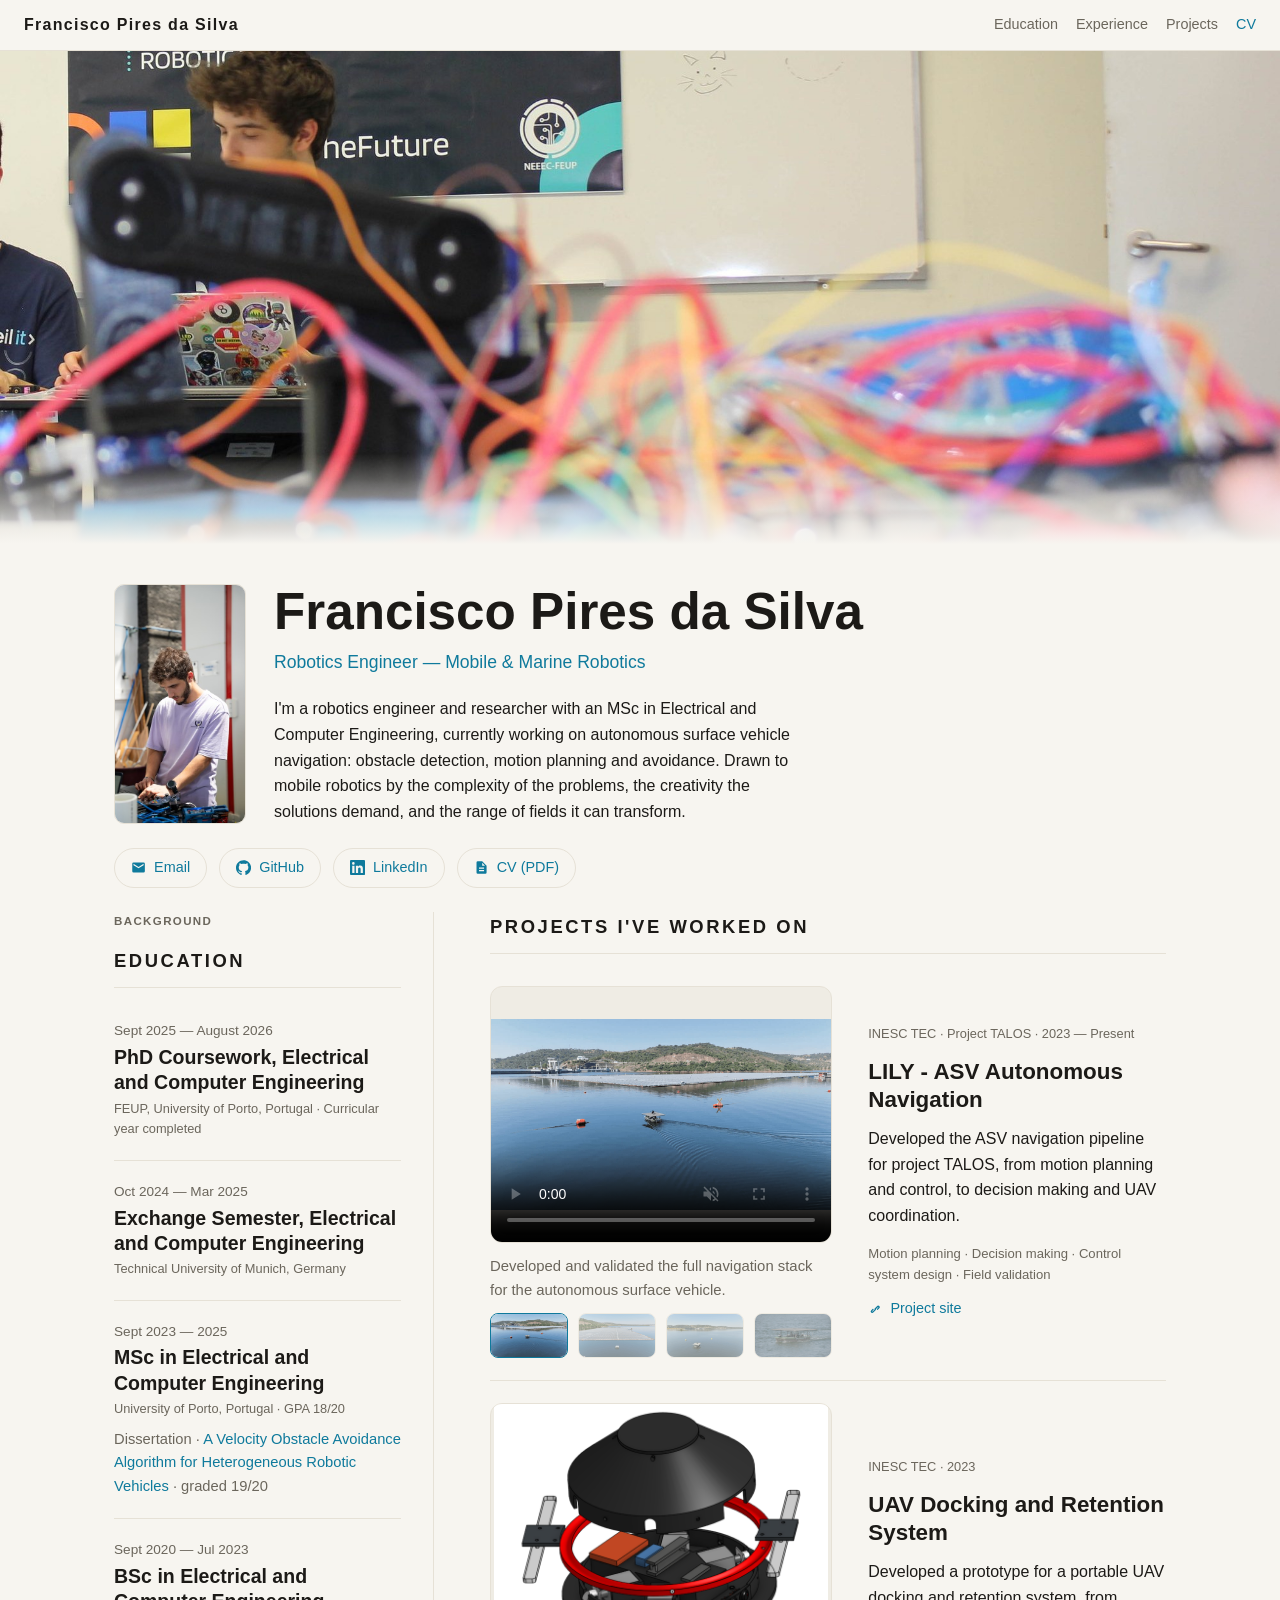
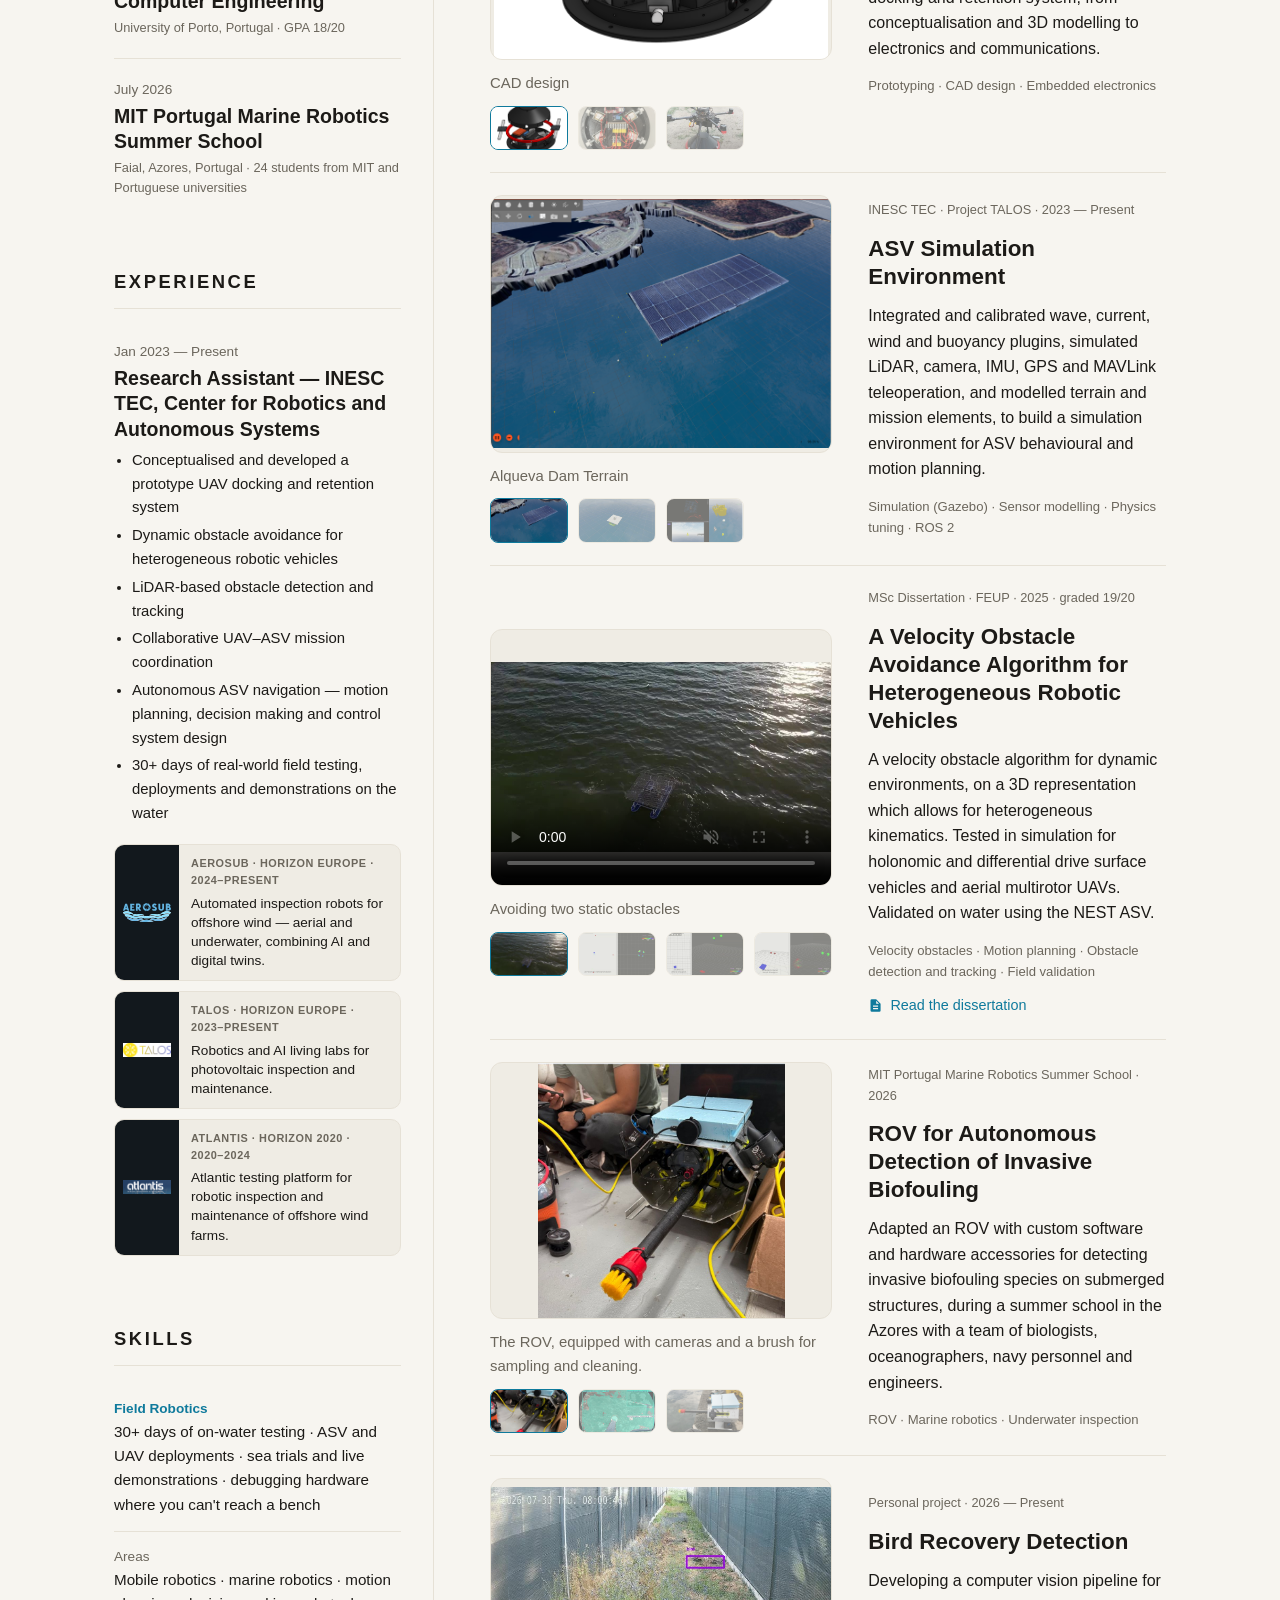
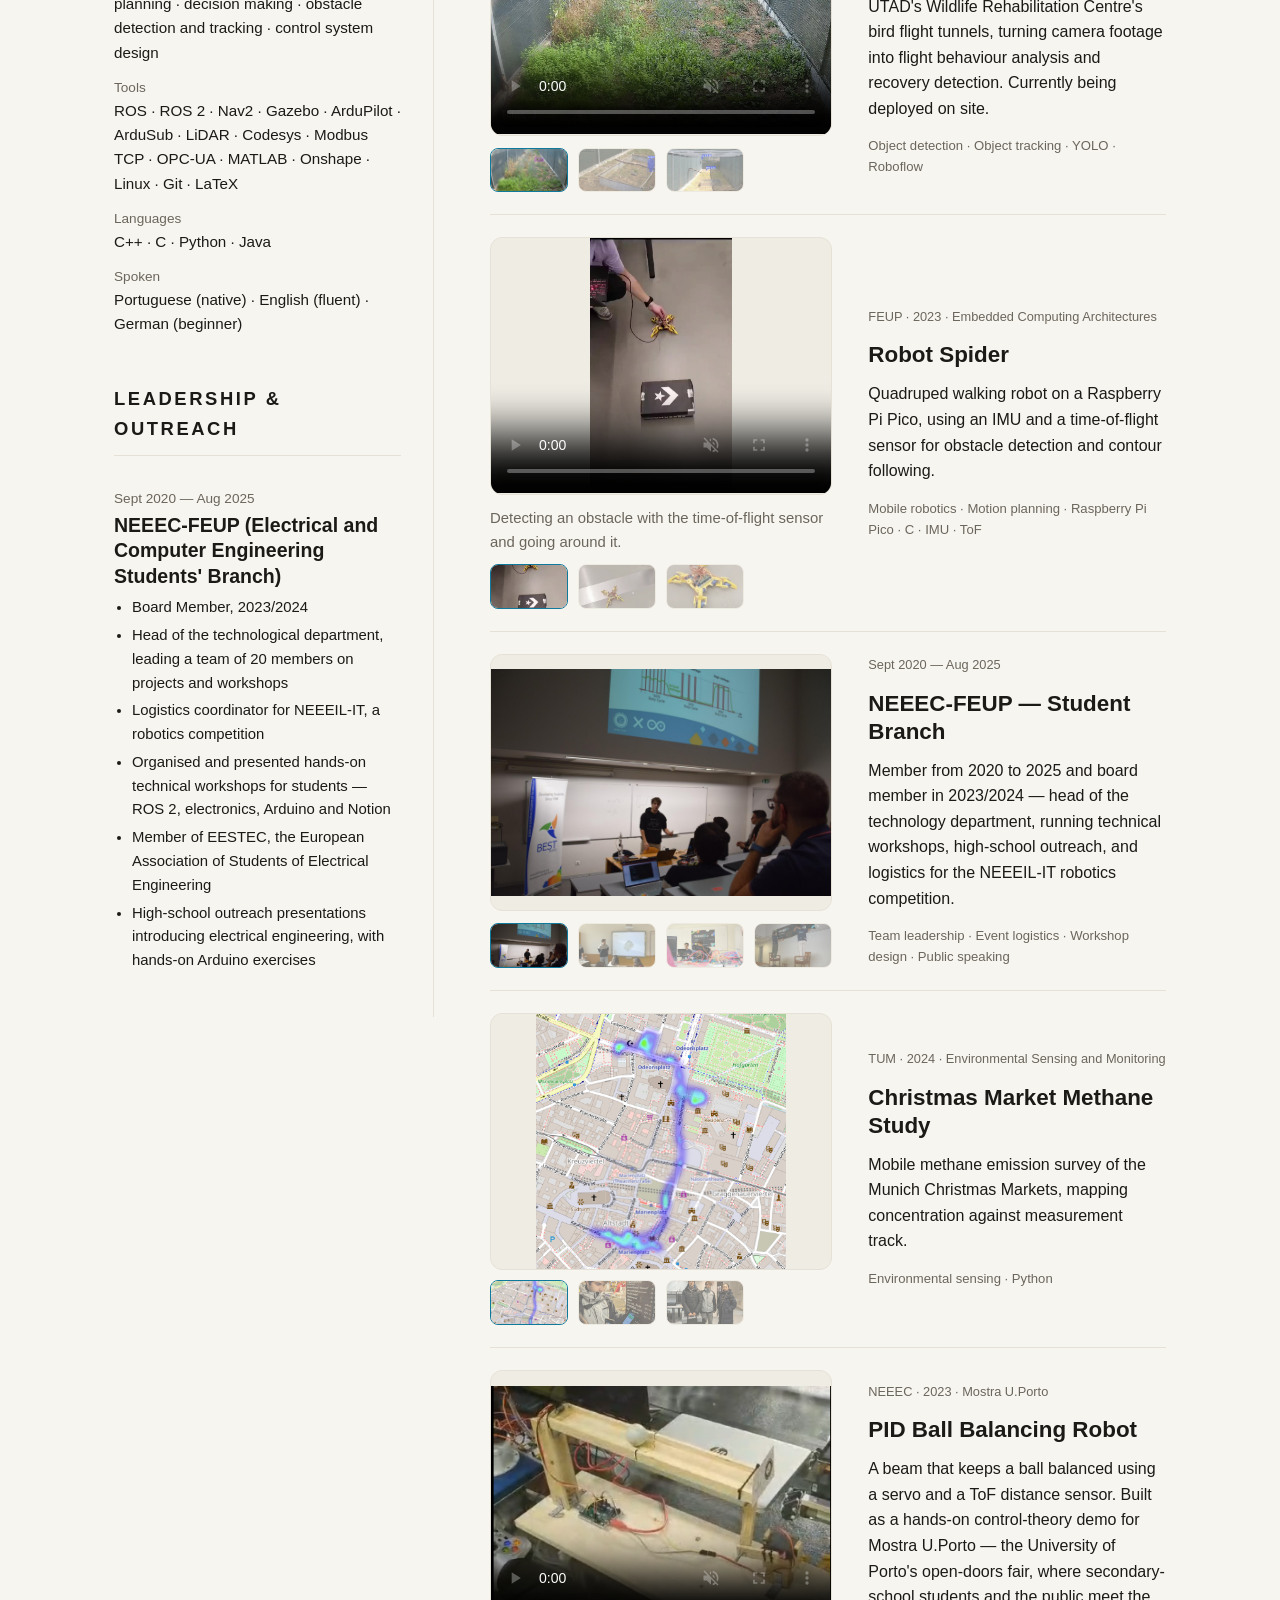
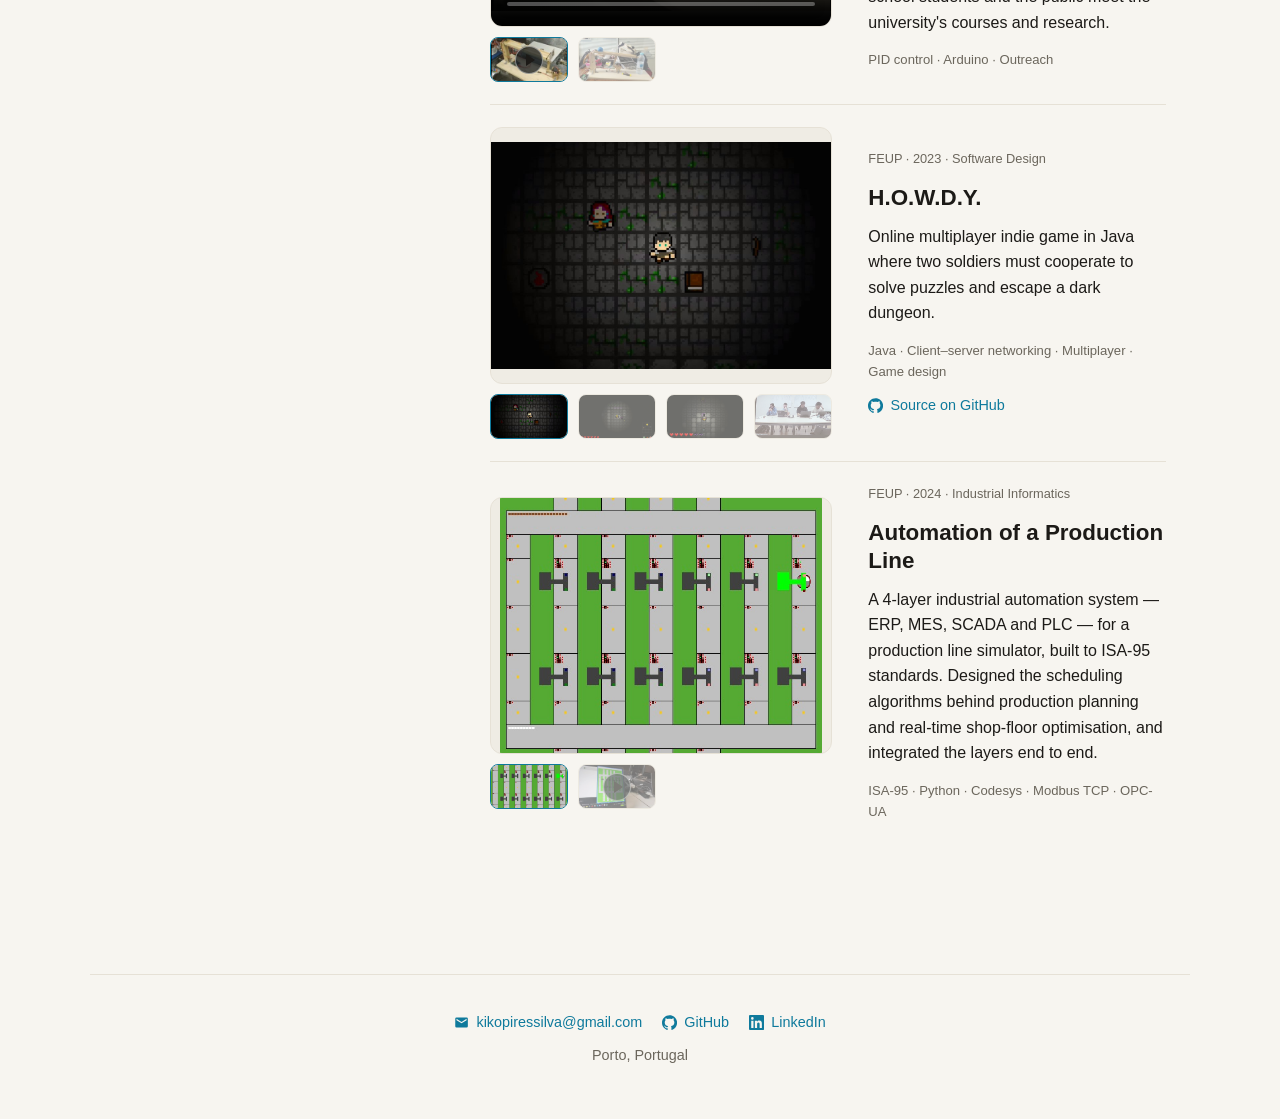
==== commit ff11c74d: "Spellings and grammar fixes" ====
--- a/index.html
+++ b/index.html
@@ -233,7 +233,7 @@
         <h3>NEEEC-FEUP (Electrical and Computer Engineering Students' Branch)</h3>
         <ul>
           <li>Board Member, 2023/2024</li>
-          <li>Head of the technology department, leading a team of 20 running projects and sharing what we learned with the wider student body at FEUP</li>
+          <li>Head of the technological department, leading a team of 20 members on projects and workshops</li>
           <li>Logistics coordinator for NEEEIL-IT, a robotics competition</li>
           <li>Organised and presented hands-on technical workshops for students — ROS 2, electronics, Arduino and Notion</li>
           <li>Member of EESTEC, the European Association of Students of Electrical Engineering</li>
@@ -302,7 +302,7 @@
       <h3>LILY - ASV Autonomous Navigation</h3>
       <p>
         Developed the ASV navigation pipeline for project TALOS, from motion
-        planning and control, decision making and UAV coordination.
+        planning and control, to decision making and UAV coordination.
       </p>
       <p class="stack">Motion planning · Decision making · Control system design · Field validation</p>
       <p class="project-links">
@@ -347,7 +347,7 @@
       <h3>UAV Docking and Retention System</h3>
       <p>
         Developed a prototype for a portable UAV docking and retention
-        system, from conceptualization, 3D modeling, electronics and
+        system, from conceptualisation and 3D modelling to electronics and
         communications.
       </p>
       <p class="stack">Prototyping · CAD design · Embedded electronics</p>
@@ -390,8 +390,8 @@
       <p>
         Integrated and calibrated wave, current, wind and buoyancy plugins,
         simulated LiDAR, camera, IMU, GPS and MAVLink teleoperation, and
-        modeled terrain and mission elements, to build a simulation
-        environment for ASV behavioral and motion planning.
+        modelled terrain and mission elements, to build a simulation
+        environment for ASV behavioural and motion planning.
       </p>
       <p class="stack">Simulation (Gazebo) · Sensor modelling · Physics tuning · ROS 2</p>
     </div>
@@ -450,9 +450,10 @@
       <p class="tag">MSc Dissertation · FEUP · 2025 · graded 19/20</p>
       <h3>A Velocity Obstacle Avoidance Algorithm for Heterogeneous Robotic Vehicles</h3>
       <p>
-        A velocity-obstacle approach to avoiding moving obstacles with vehicles that
-        do not share the same dynamics — surface and aerial. Built in simulation,
-        then taken out for on-water trials in real environments.
+        A velocity obstacle algorithm for dynamic environments, on a 3D
+        representation which allows for heterogeneous kinematics. Tested in
+        simulation for holonomic and differential drive surface vehicles and
+        aerial multirotor UAVs. Validated on water using the NEST ASV.
       </p>
       <p class="stack">Velocity obstacles · Motion planning · Obstacle detection and tracking · Field validation</p>
       <p class="project-links">
@@ -689,9 +690,8 @@
       <p class="tag">TUM · 2024 · Environmental Sensing and Monitoring</p>
       <h3>Christmas Market Methane Study</h3>
       <p>
-        Mobile methane emission survey of the Munich Christmas Markets with TUM's
-        Chair of Environmental Sensing and Modeling, mapping concentration against
-        measurement track.
+        Mobile methane emission survey of the Munich Christmas Markets,
+        mapping concentration against measurement track.
       </p>
       <p class="stack">Environmental sensing · Python</p>
     </div>
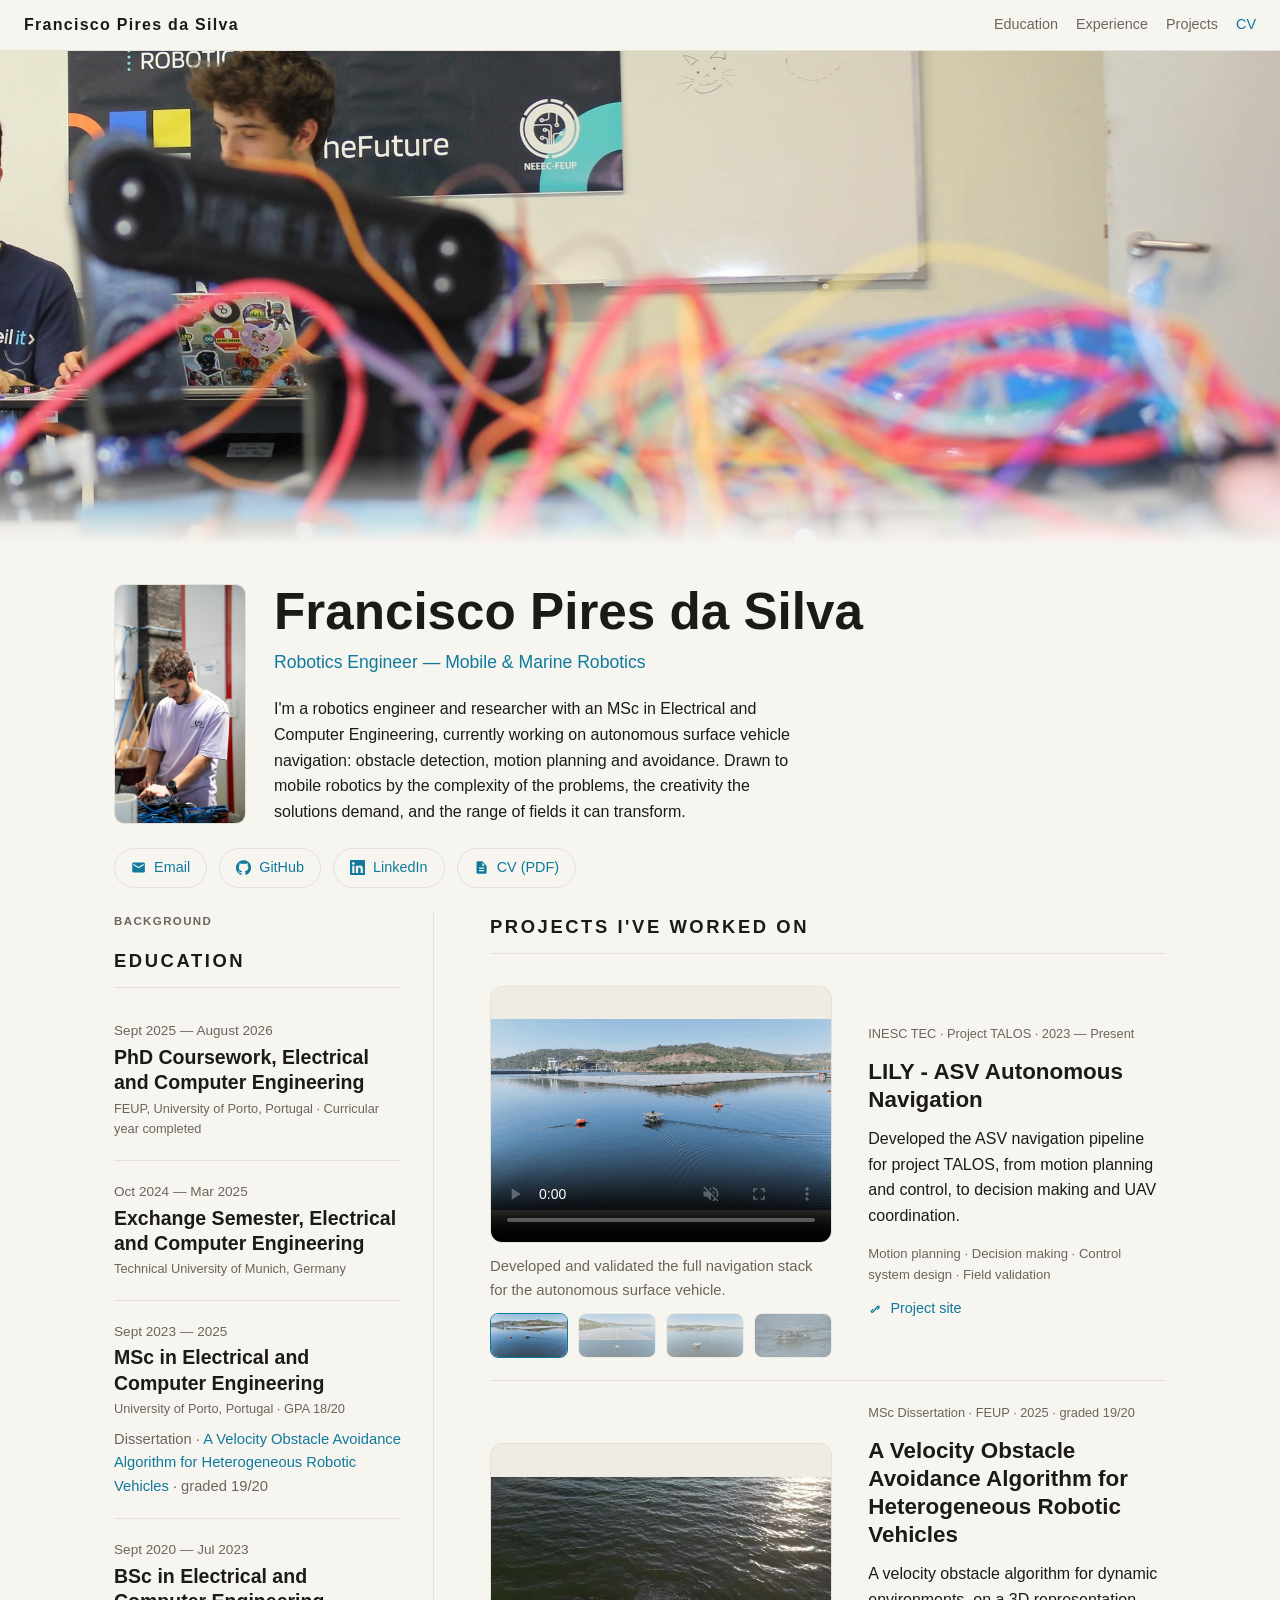
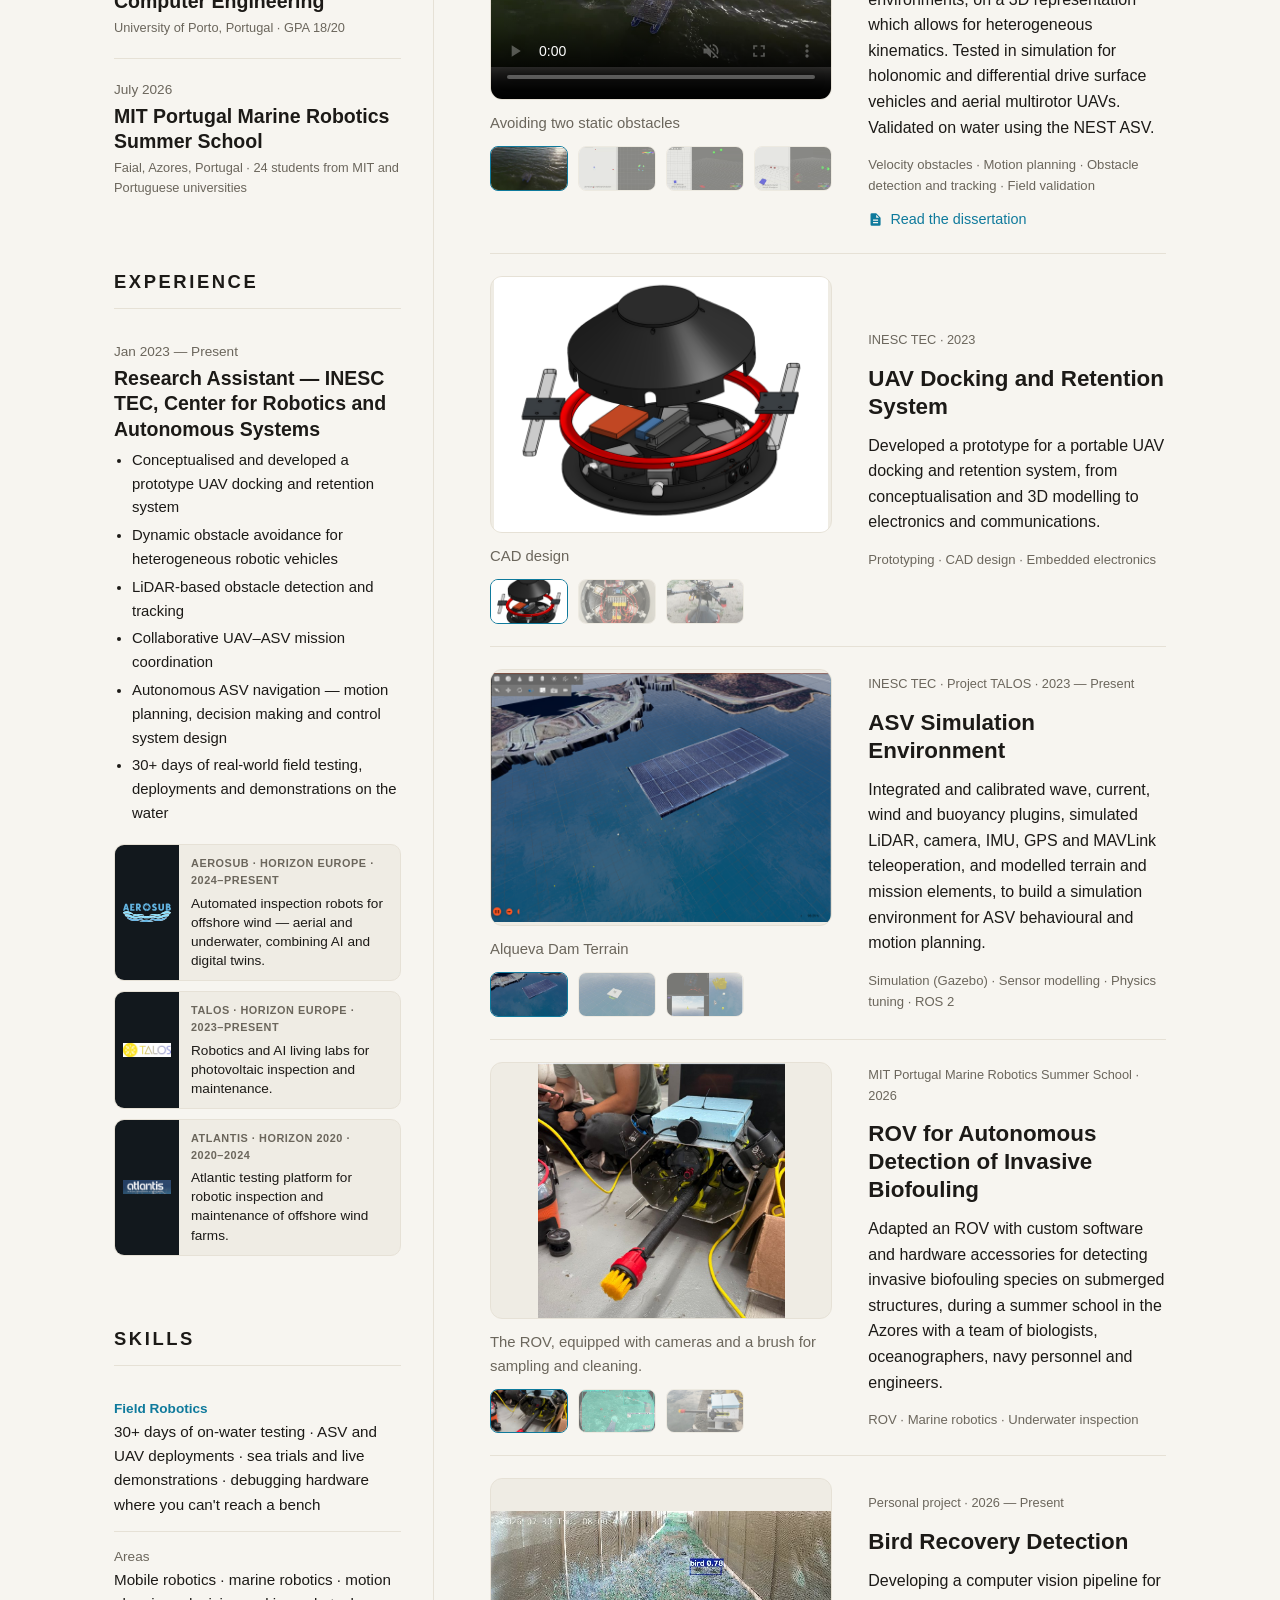
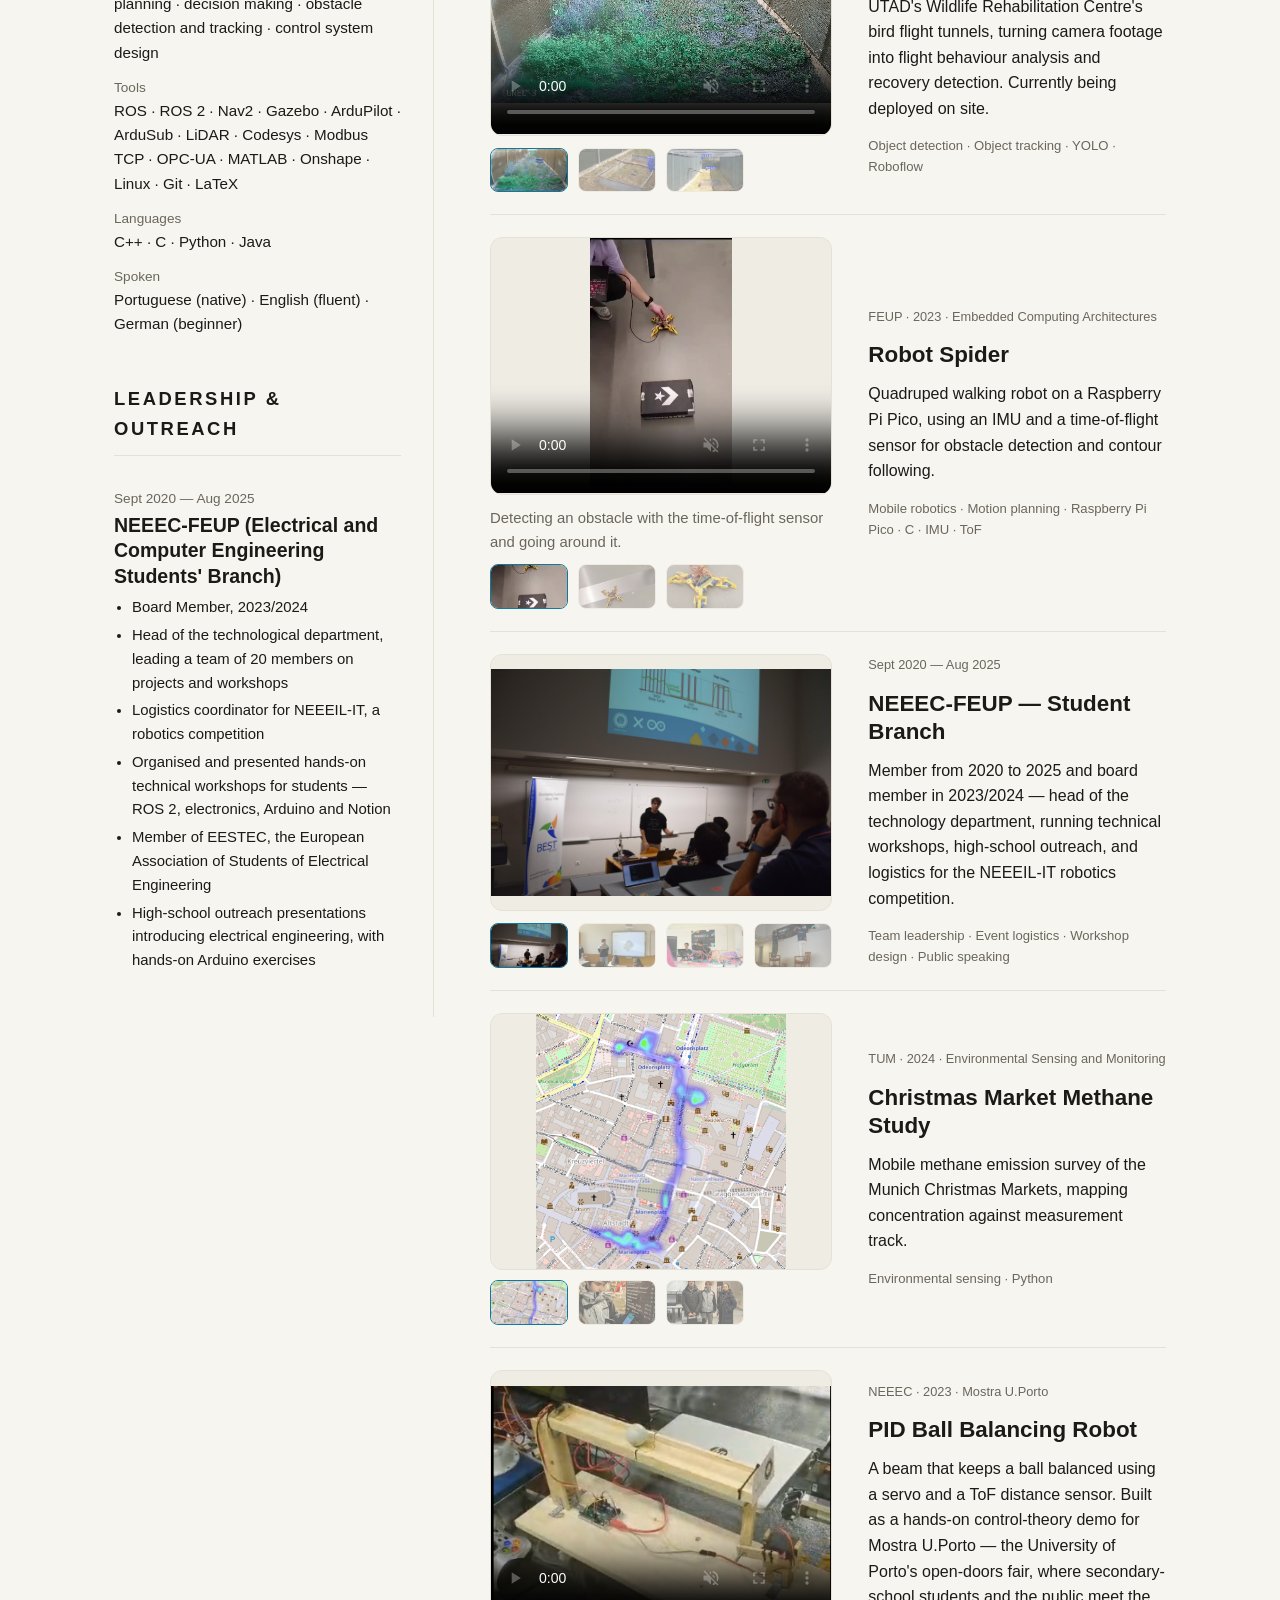
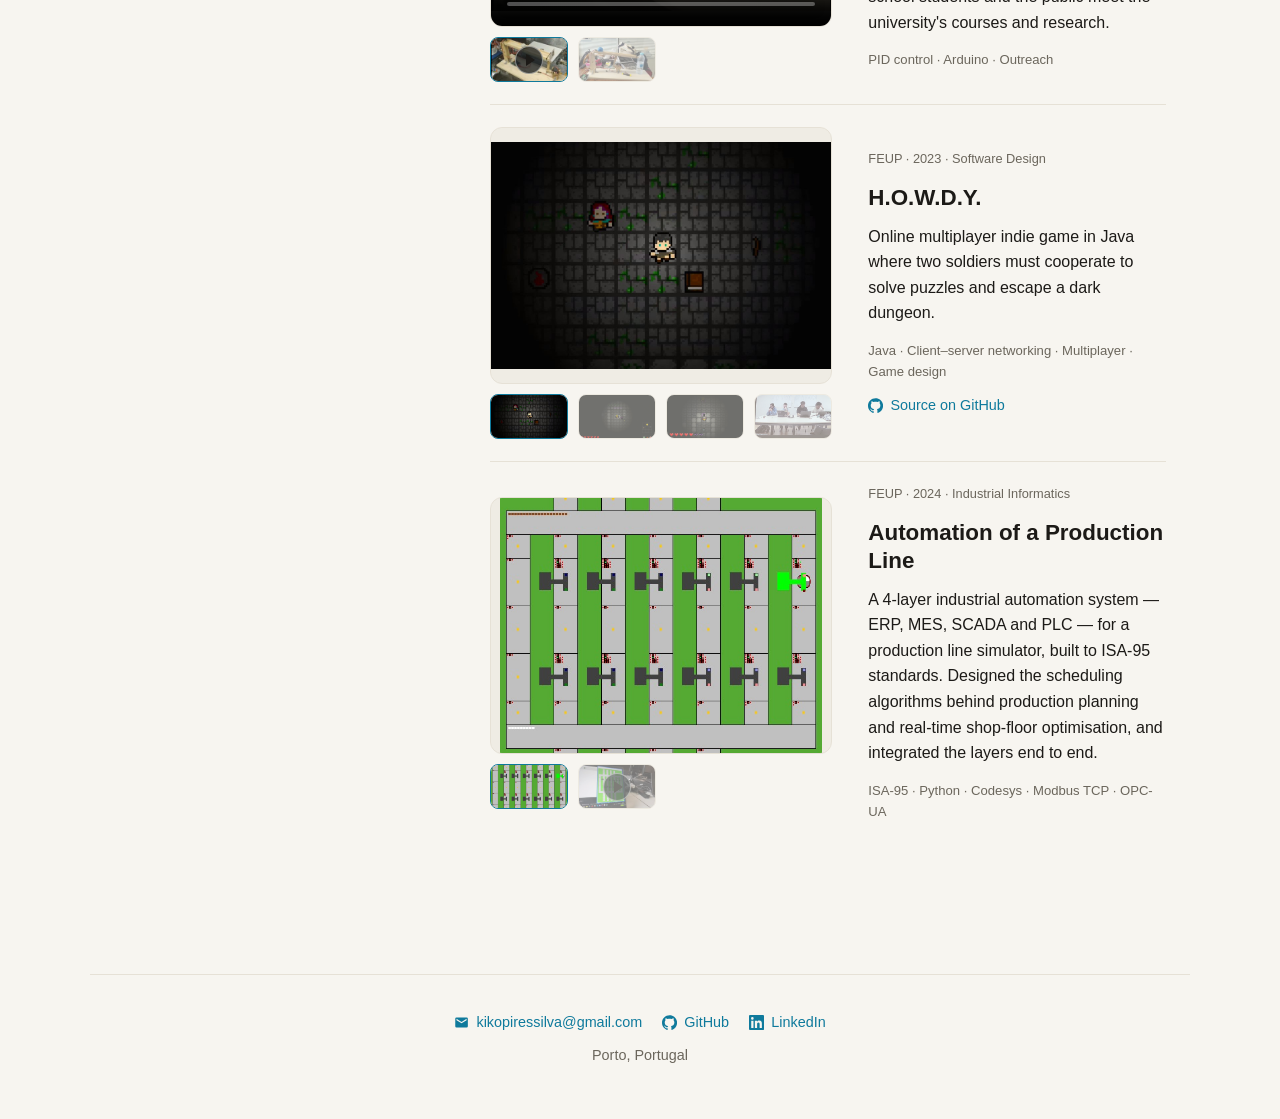
==== commit c6d8482e: "Some text changes" ====
--- a/index.html
+++ b/index.html
@@ -317,6 +317,73 @@
     <div class="showcase-media plain">
       <div class="thumbs" data-thumbs>
         <div class="thumbs-main">
+          <video src="assets/JAVOA_static.mp4" poster="assets/JAVOA_static-poster.jpg"
+                 autoplay muted loop controls playsinline preload="metadata"
+                 aria-label="Aerial footage of the surface vehicle avoiding a static obstacle during an on-water trial"></video>
+        </div>
+        <p class="thumbs-caption" data-thumbs-caption>Avoiding two static obstacles</p>
+        <div class="thumbs-strip">
+          <button type="button" class="is-active"
+                  data-type="video" data-src="assets/JAVOA_static.mp4"
+                  data-poster="assets/JAVOA_static-poster.jpg"
+                  data-label="Avoiding two static obstacles" data-caption="Avoiding two static obstacles"
+                  aria-label="Aerial footage of the surface vehicle avoiding a static obstacle during an on-water trial">
+            <img src="assets/JAVOA_static-poster.jpg" alt="" loading="lazy">
+          </button>
+          <button type="button"
+                  data-type="video" data-src="assets/JAVOA_2dHolonom.mp4"
+                  data-poster="assets/JAVOA_2dHolonom-poster.jpg"
+                  aria-label="Simulation clip of the velocity-obstacle algorithm avoiding a moving obstacle in the holonomic 2D case">
+            <img src="assets/JAVOA_2dHolonom-poster.jpg" alt="" loading="lazy">
+          </button>
+          <button type="button"
+                  data-type="video" data-src="assets/JAVOA_DiffDrive.mp4"
+                  data-poster="assets/JAVOA_DiffDrive-poster.jpg"
+                  aria-label="Simulation clip of the avoidance algorithm running on a differential-drive vehicle">
+            <img src="assets/JAVOA_DiffDrive-poster.jpg" alt="" loading="lazy">
+          </button>
+          <button type="button"
+                  data-type="video" data-src="assets/JAVOA_multirotor.mp4"
+                  data-poster="assets/JAVOA_multirotor-poster.jpg"
+                  aria-label="Simulation clip of the avoidance algorithm running on a multirotor aerial vehicle">
+            <img src="assets/JAVOA_multirotor-poster.jpg" alt="" loading="lazy">
+          </button>
+          <button type="button"
+                  data-type="video" data-src="assets/JAVOA_giveway_overtake.mp4"
+                  data-poster="assets/JAVOA_giveway_overtake-poster.jpg"
+                  aria-label="Side-by-side overhead clips of the vehicle overtaking one vessel and giving way to another, with the planned paths drawn">
+            <img src="assets/JAVOA_giveway_overtake-poster.jpg" alt="" loading="lazy">
+          </button>
+          <button type="button"
+                  data-type="image" data-src="assets/thesis-scenario-3.jpg"
+                  aria-label="Dissertation figure: a real-world scenario, the vehicle's environment representation beside the reference photograph">
+            <img src="assets/thesis-scenario-3.jpg" alt="" loading="lazy">
+          </button>
+        </div>
+      </div>
+    </div>
+    <div class="showcase-body">
+      <p class="tag">MSc Dissertation · FEUP · 2025 · graded 19/20</p>
+      <h3>A Velocity Obstacle Avoidance Algorithm for Heterogeneous Robotic Vehicles</h3>
+      <p>
+        A velocity obstacle algorithm for dynamic environments, on a 3D
+        representation which allows for heterogeneous kinematics. Tested in
+        simulation for holonomic and differential drive surface vehicles and
+        aerial multirotor UAVs. Validated on water using the NEST ASV.
+      </p>
+      <p class="stack">Velocity obstacles · Motion planning · Obstacle detection and tracking · Field validation</p>
+      <p class="project-links">
+        <a href="https://hdl.handle.net/10216/168921">
+          <svg class="icon" aria-hidden="true"><use href="#i-file"></use></svg>Read the dissertation
+        </a>
+      </p>
+    </div>
+  </article>
+
+  <article class="showcase">
+    <div class="showcase-media plain">
+      <div class="thumbs" data-thumbs>
+        <div class="thumbs-main">
           <img src="assets/dockingsystem_explosion.png" alt="Exploded CAD view of the docking platform showing the retention ring and internal electronics bay">
         </div>
         <p class="thumbs-caption" data-thumbs-caption>CAD design</p>
@@ -394,73 +461,6 @@
         environment for ASV behavioural and motion planning.
       </p>
       <p class="stack">Simulation (Gazebo) · Sensor modelling · Physics tuning · ROS 2</p>
-    </div>
-  </article>
-
-  <article class="showcase">
-    <div class="showcase-media plain">
-      <div class="thumbs" data-thumbs>
-        <div class="thumbs-main">
-          <video src="assets/JAVOA_static.mp4" poster="assets/JAVOA_static-poster.jpg"
-                 autoplay muted loop controls playsinline preload="metadata"
-                 aria-label="Aerial footage of the surface vehicle avoiding a static obstacle during an on-water trial"></video>
-        </div>
-        <p class="thumbs-caption" data-thumbs-caption>Avoiding two static obstacles</p>
-        <div class="thumbs-strip">
-          <button type="button" class="is-active"
-                  data-type="video" data-src="assets/JAVOA_static.mp4"
-                  data-poster="assets/JAVOA_static-poster.jpg"
-                  data-label="Avoiding two static obstacles" data-caption="Avoiding two static obstacles"
-                  aria-label="Aerial footage of the surface vehicle avoiding a static obstacle during an on-water trial">
-            <img src="assets/JAVOA_static-poster.jpg" alt="" loading="lazy">
-          </button>
-          <button type="button"
-                  data-type="video" data-src="assets/JAVOA_2dHolonom.mp4"
-                  data-poster="assets/JAVOA_2dHolonom-poster.jpg"
-                  aria-label="Simulation clip of the velocity-obstacle algorithm avoiding a moving obstacle in the holonomic 2D case">
-            <img src="assets/JAVOA_2dHolonom-poster.jpg" alt="" loading="lazy">
-          </button>
-          <button type="button"
-                  data-type="video" data-src="assets/JAVOA_DiffDrive.mp4"
-                  data-poster="assets/JAVOA_DiffDrive-poster.jpg"
-                  aria-label="Simulation clip of the avoidance algorithm running on a differential-drive vehicle">
-            <img src="assets/JAVOA_DiffDrive-poster.jpg" alt="" loading="lazy">
-          </button>
-          <button type="button"
-                  data-type="video" data-src="assets/JAVOA_multirotor.mp4"
-                  data-poster="assets/JAVOA_multirotor-poster.jpg"
-                  aria-label="Simulation clip of the avoidance algorithm running on a multirotor aerial vehicle">
-            <img src="assets/JAVOA_multirotor-poster.jpg" alt="" loading="lazy">
-          </button>
-          <button type="button"
-                  data-type="video" data-src="assets/JAVOA_giveway_overtake.mp4"
-                  data-poster="assets/JAVOA_giveway_overtake-poster.jpg"
-                  aria-label="Side-by-side overhead clips of the vehicle overtaking one vessel and giving way to another, with the planned paths drawn">
-            <img src="assets/JAVOA_giveway_overtake-poster.jpg" alt="" loading="lazy">
-          </button>
-          <button type="button"
-                  data-type="image" data-src="assets/thesis-scenario-3.jpg"
-                  aria-label="Dissertation figure: a real-world scenario, the vehicle's environment representation beside the reference photograph">
-            <img src="assets/thesis-scenario-3.jpg" alt="" loading="lazy">
-          </button>
-        </div>
-      </div>
-    </div>
-    <div class="showcase-body">
-      <p class="tag">MSc Dissertation · FEUP · 2025 · graded 19/20</p>
-      <h3>A Velocity Obstacle Avoidance Algorithm for Heterogeneous Robotic Vehicles</h3>
-      <p>
-        A velocity obstacle algorithm for dynamic environments, on a 3D
-        representation which allows for heterogeneous kinematics. Tested in
-        simulation for holonomic and differential drive surface vehicles and
-        aerial multirotor UAVs. Validated on water using the NEST ASV.
-      </p>
-      <p class="stack">Velocity obstacles · Motion planning · Obstacle detection and tracking · Field validation</p>
-      <p class="project-links">
-        <a href="https://hdl.handle.net/10216/168921">
-          <svg class="icon" aria-hidden="true"><use href="#i-file"></use></svg>Read the dissertation
-        </a>
-      </p>
     </div>
   </article>
 
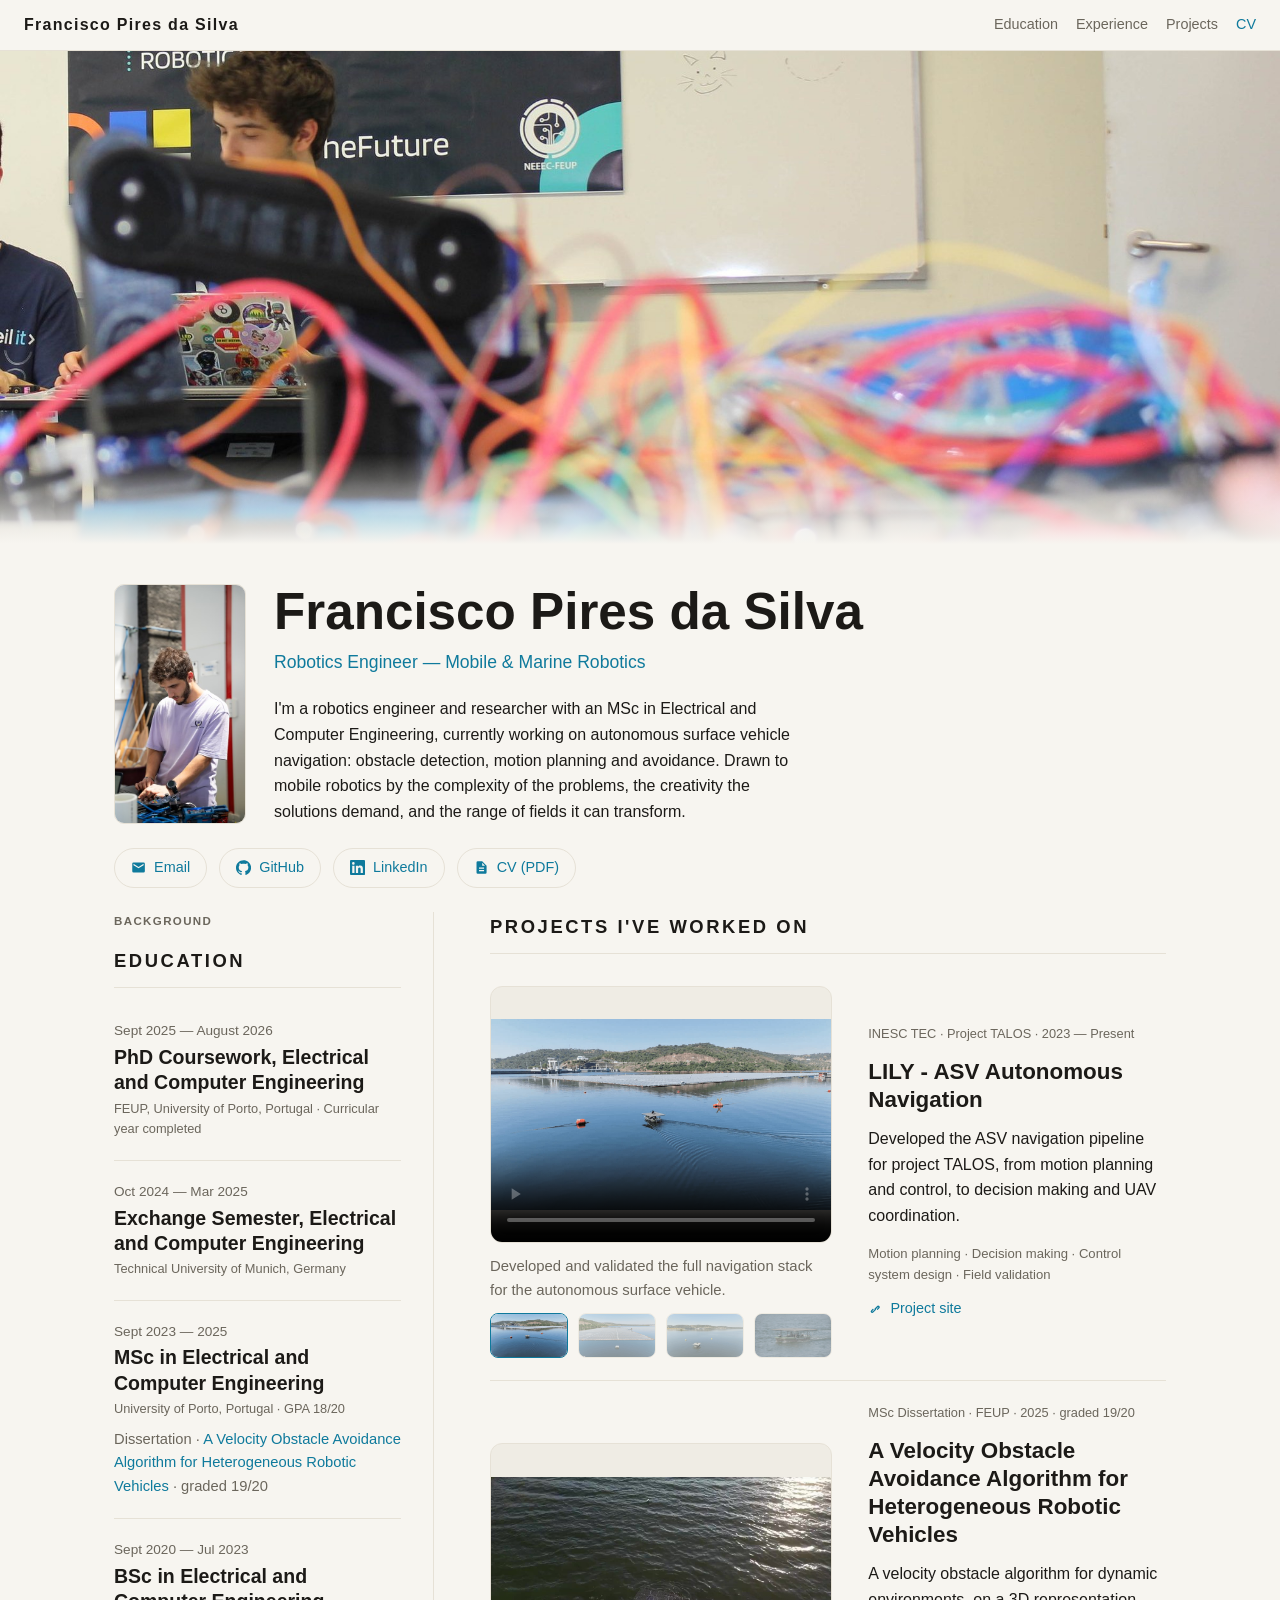
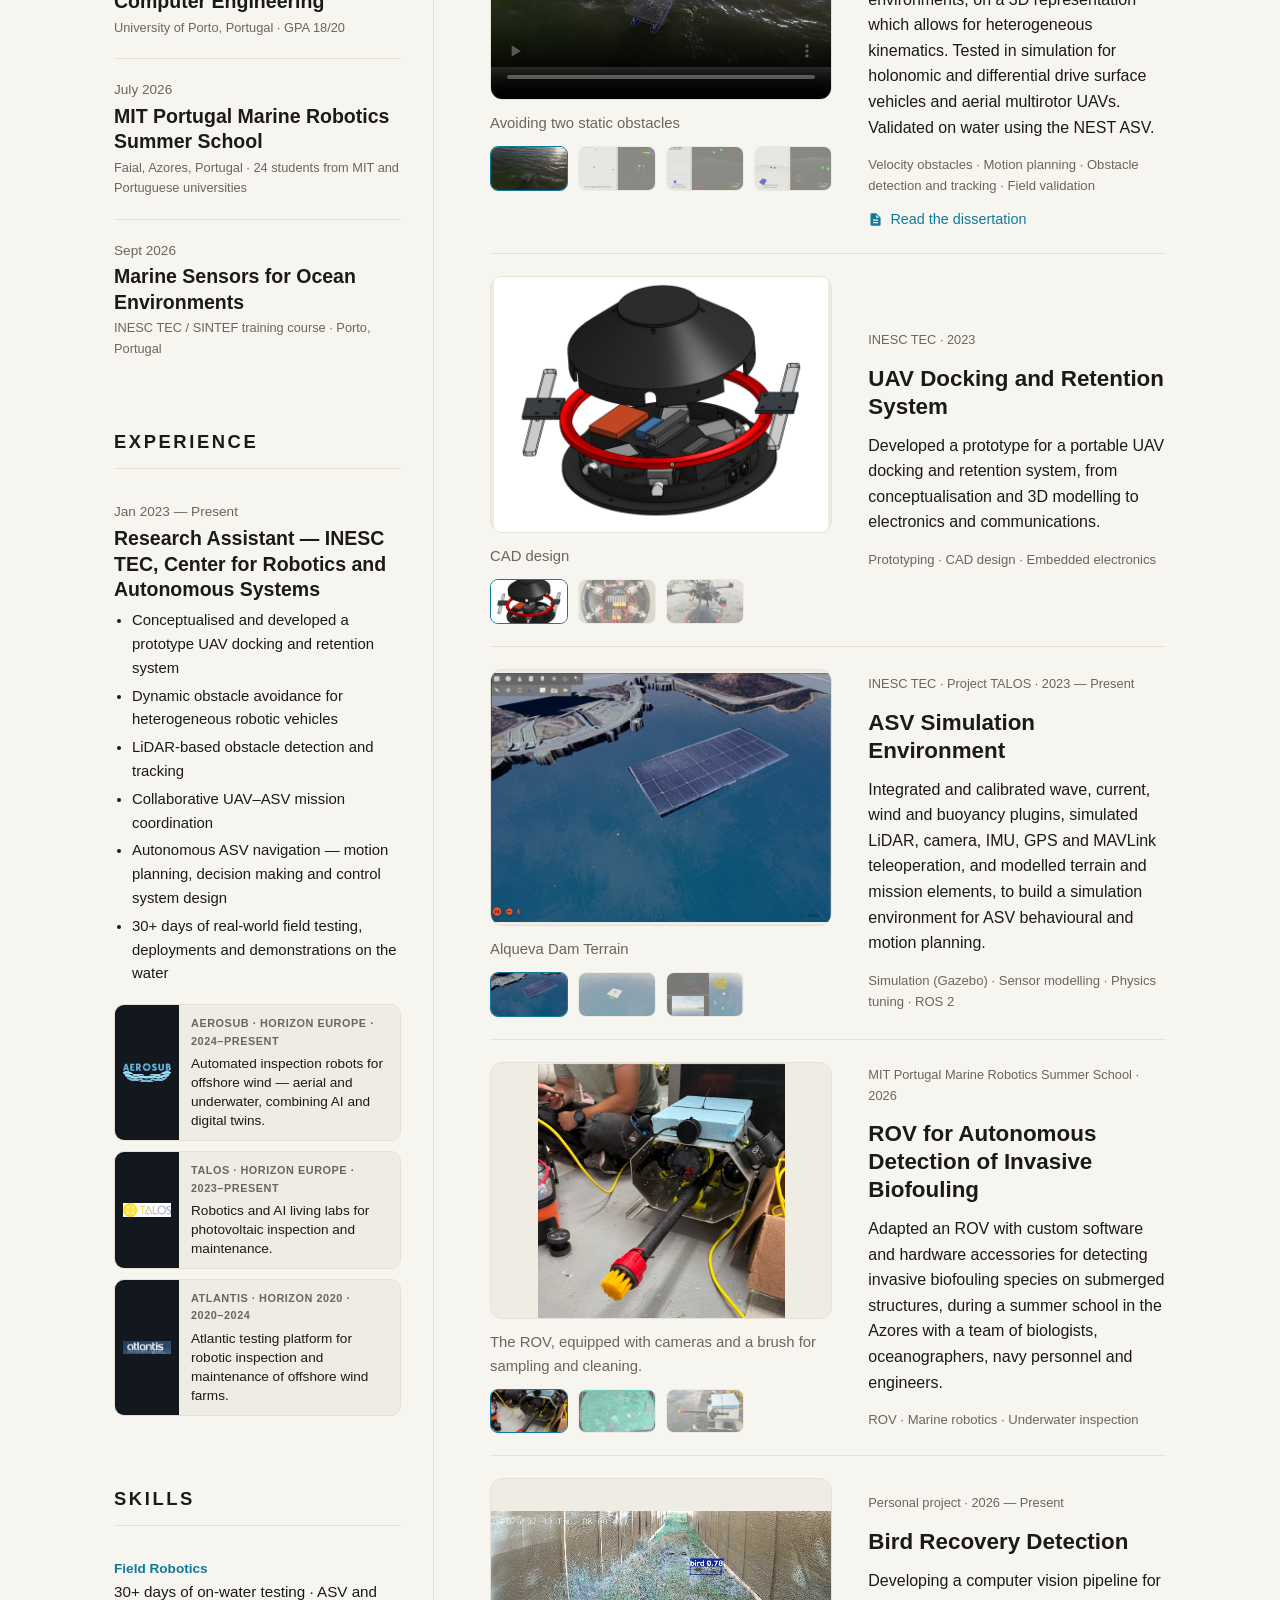
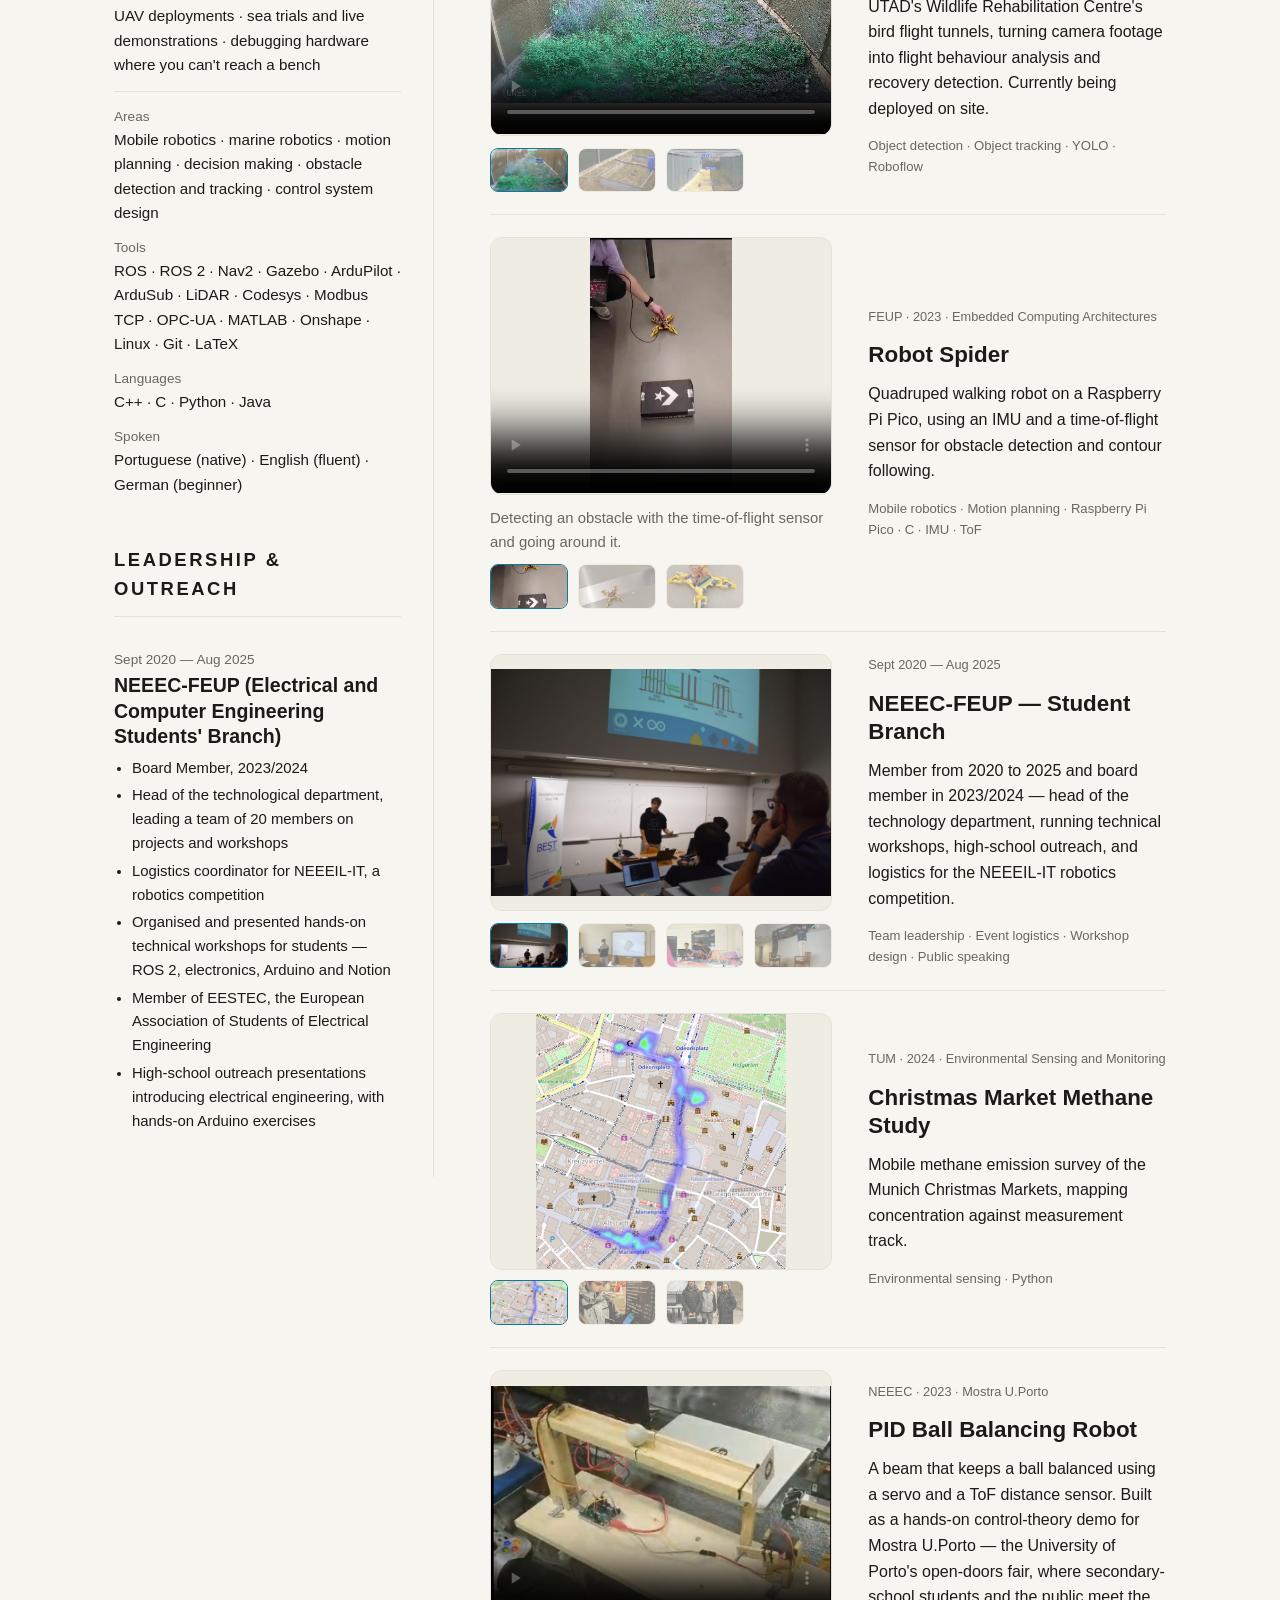
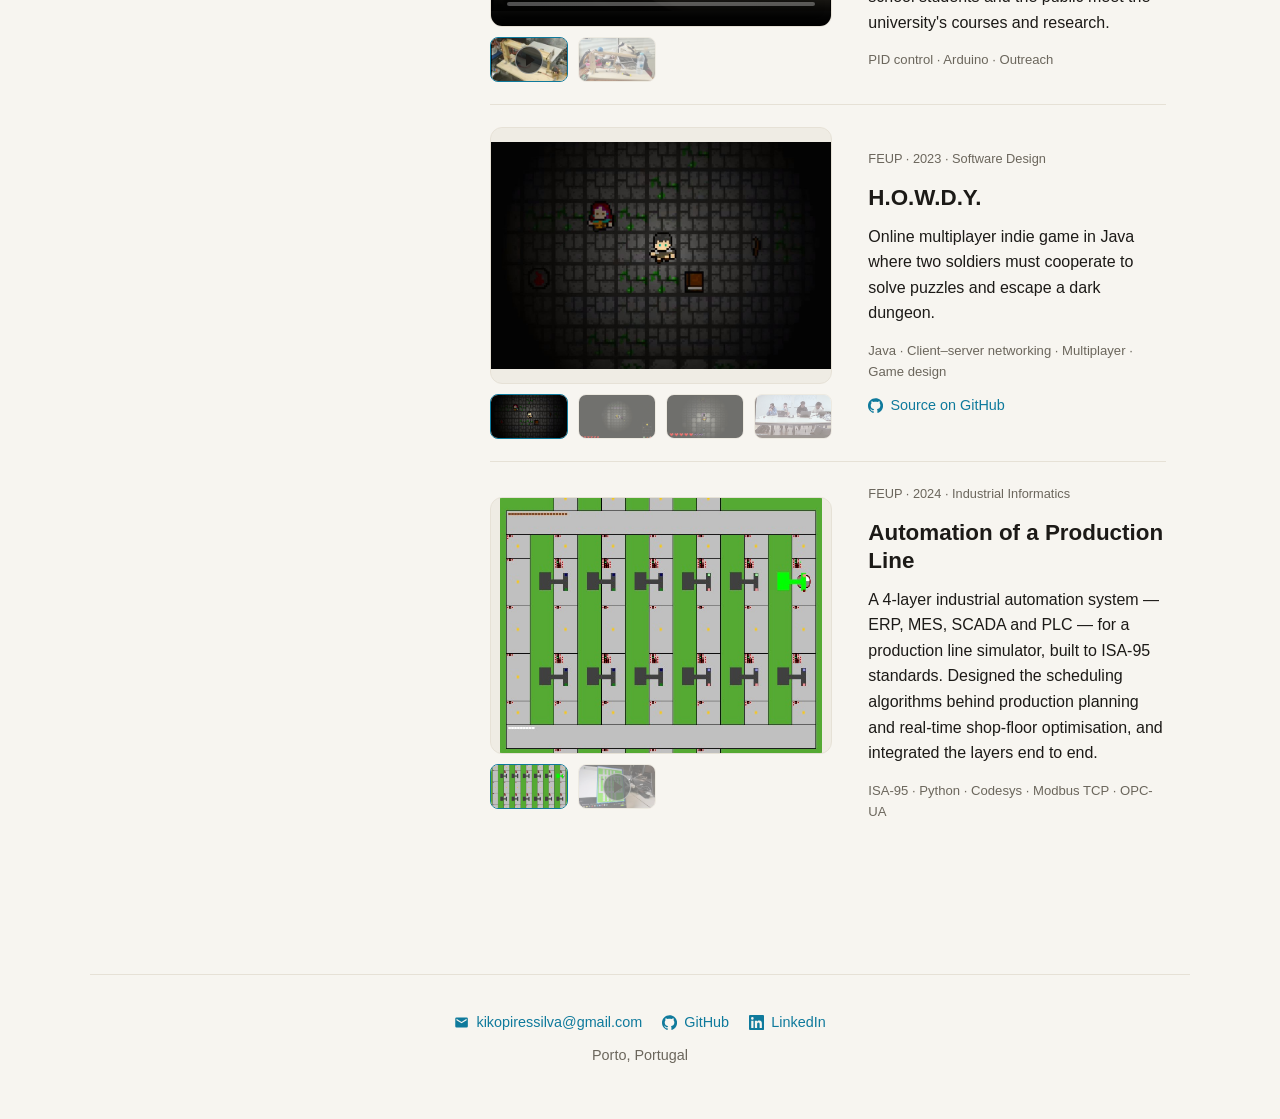
==== commit d802371b: "Updated CV" ====
--- a/index.html
+++ b/index.html
@@ -153,6 +153,14 @@
         <p class="tag">Faial, Azores, Portugal · 24 students from MIT and Portuguese universities</p>
       </div>
     </article>
+
+    <article class="entry">
+      <div class="entry-when">Sept 2026</div>
+      <div class="entry-what">
+        <h3>Marine Sensors for Ocean Environments</h3>
+        <p class="tag">INESC TEC / SINTEF training course · Porto, Portugal</p>
+      </div>
+    </article>
   </section>
 
   <section id="experience">
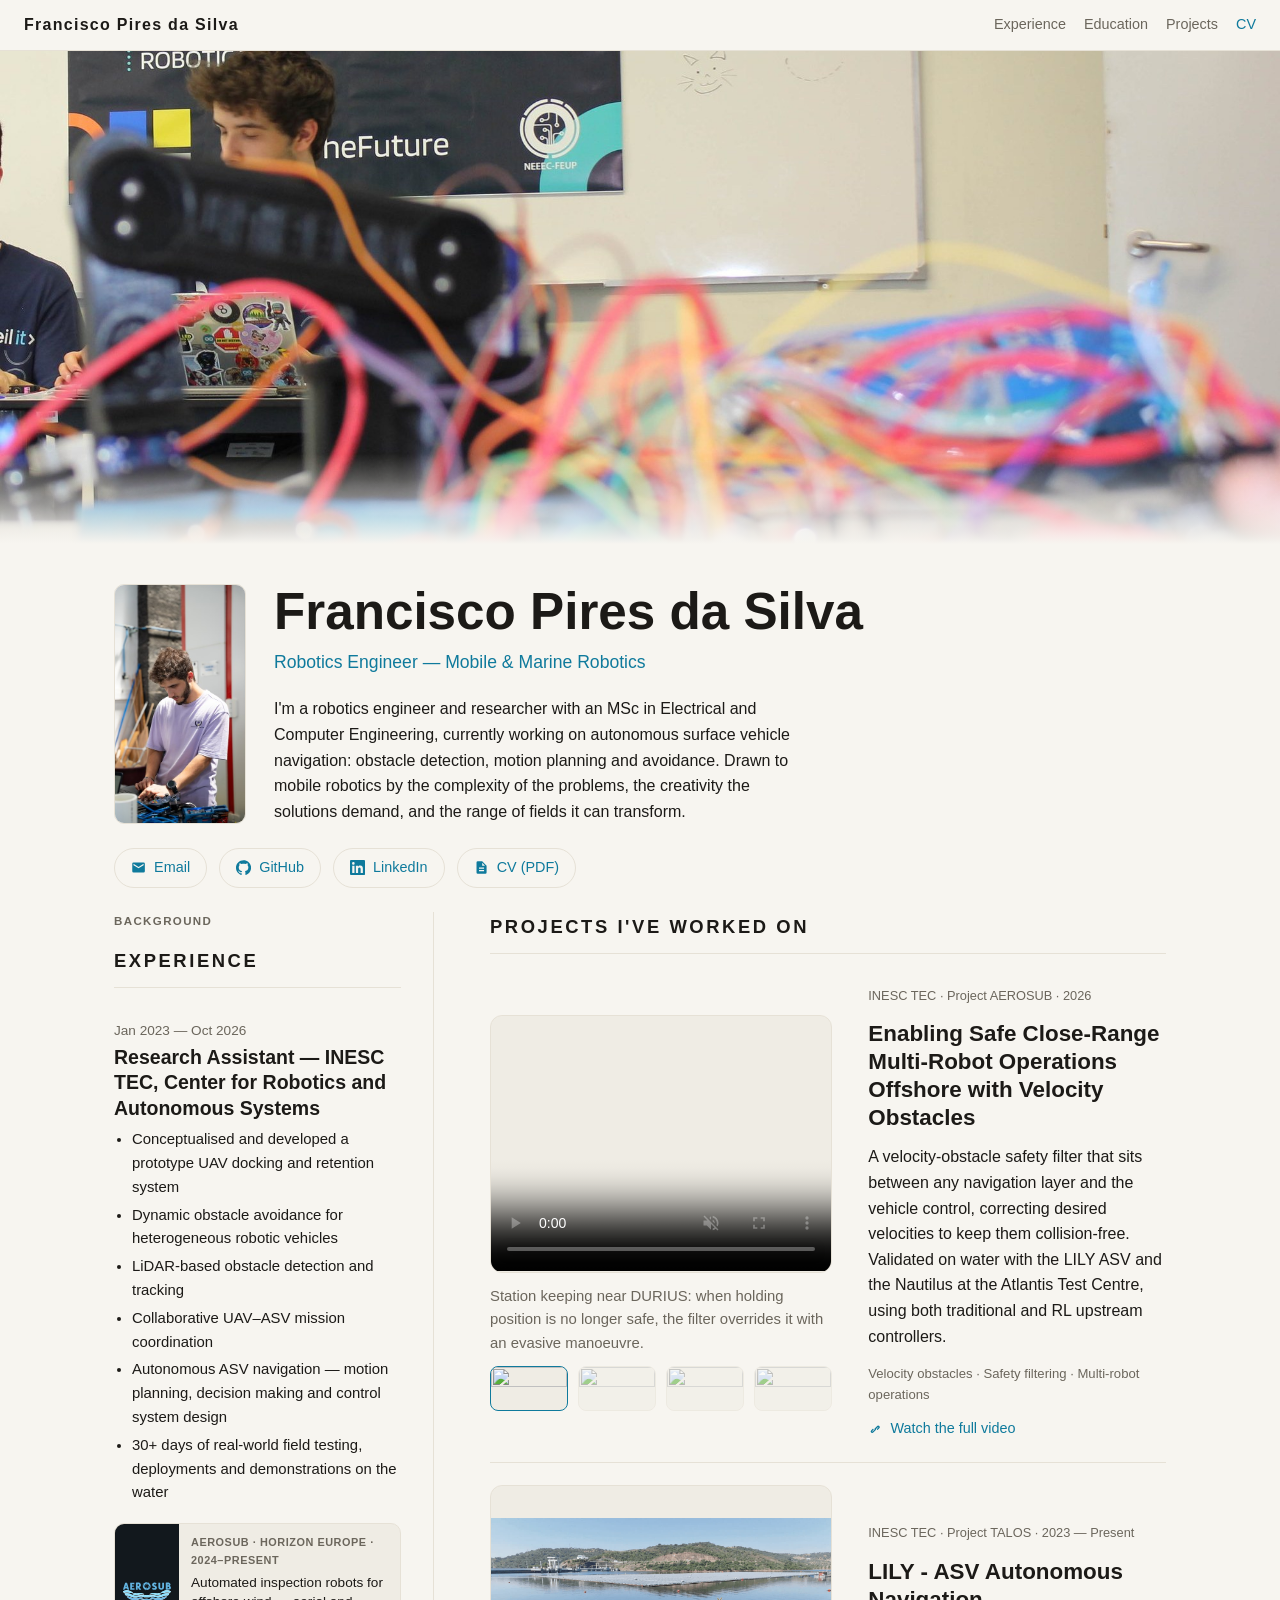
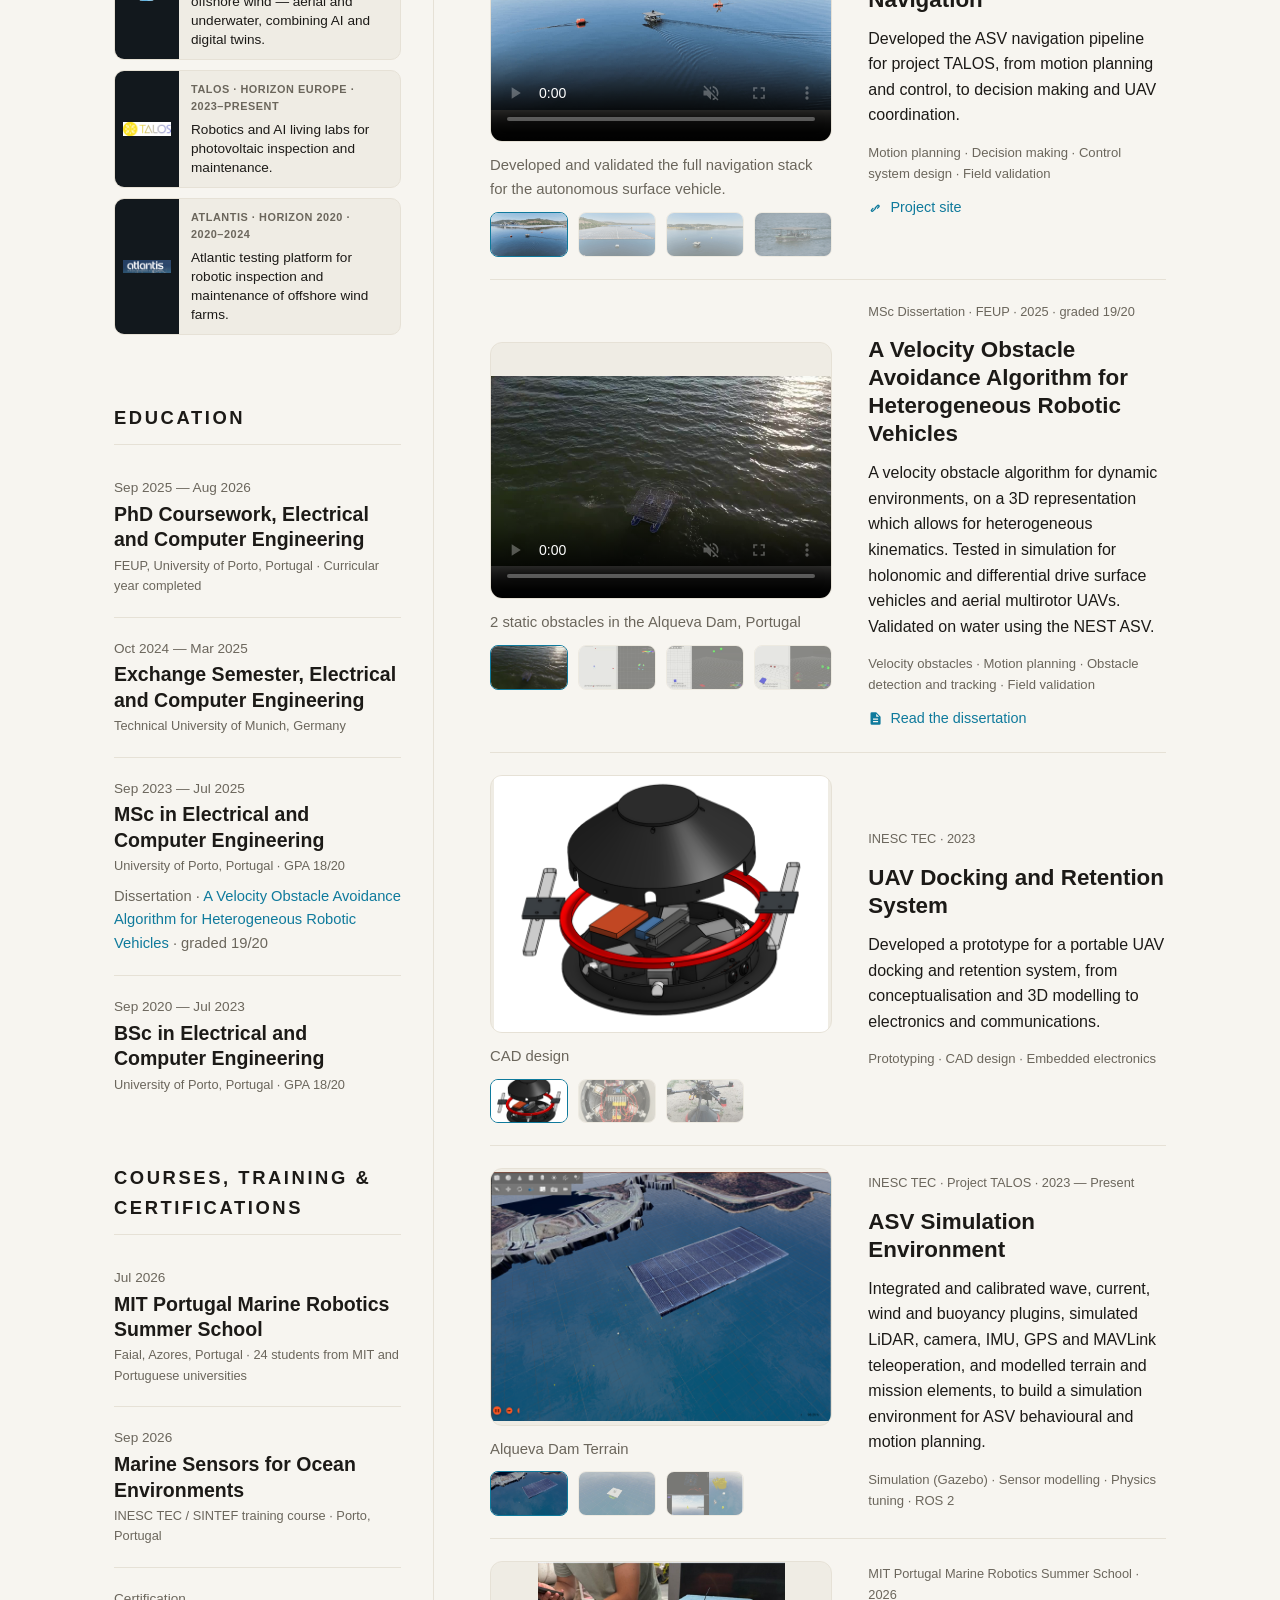
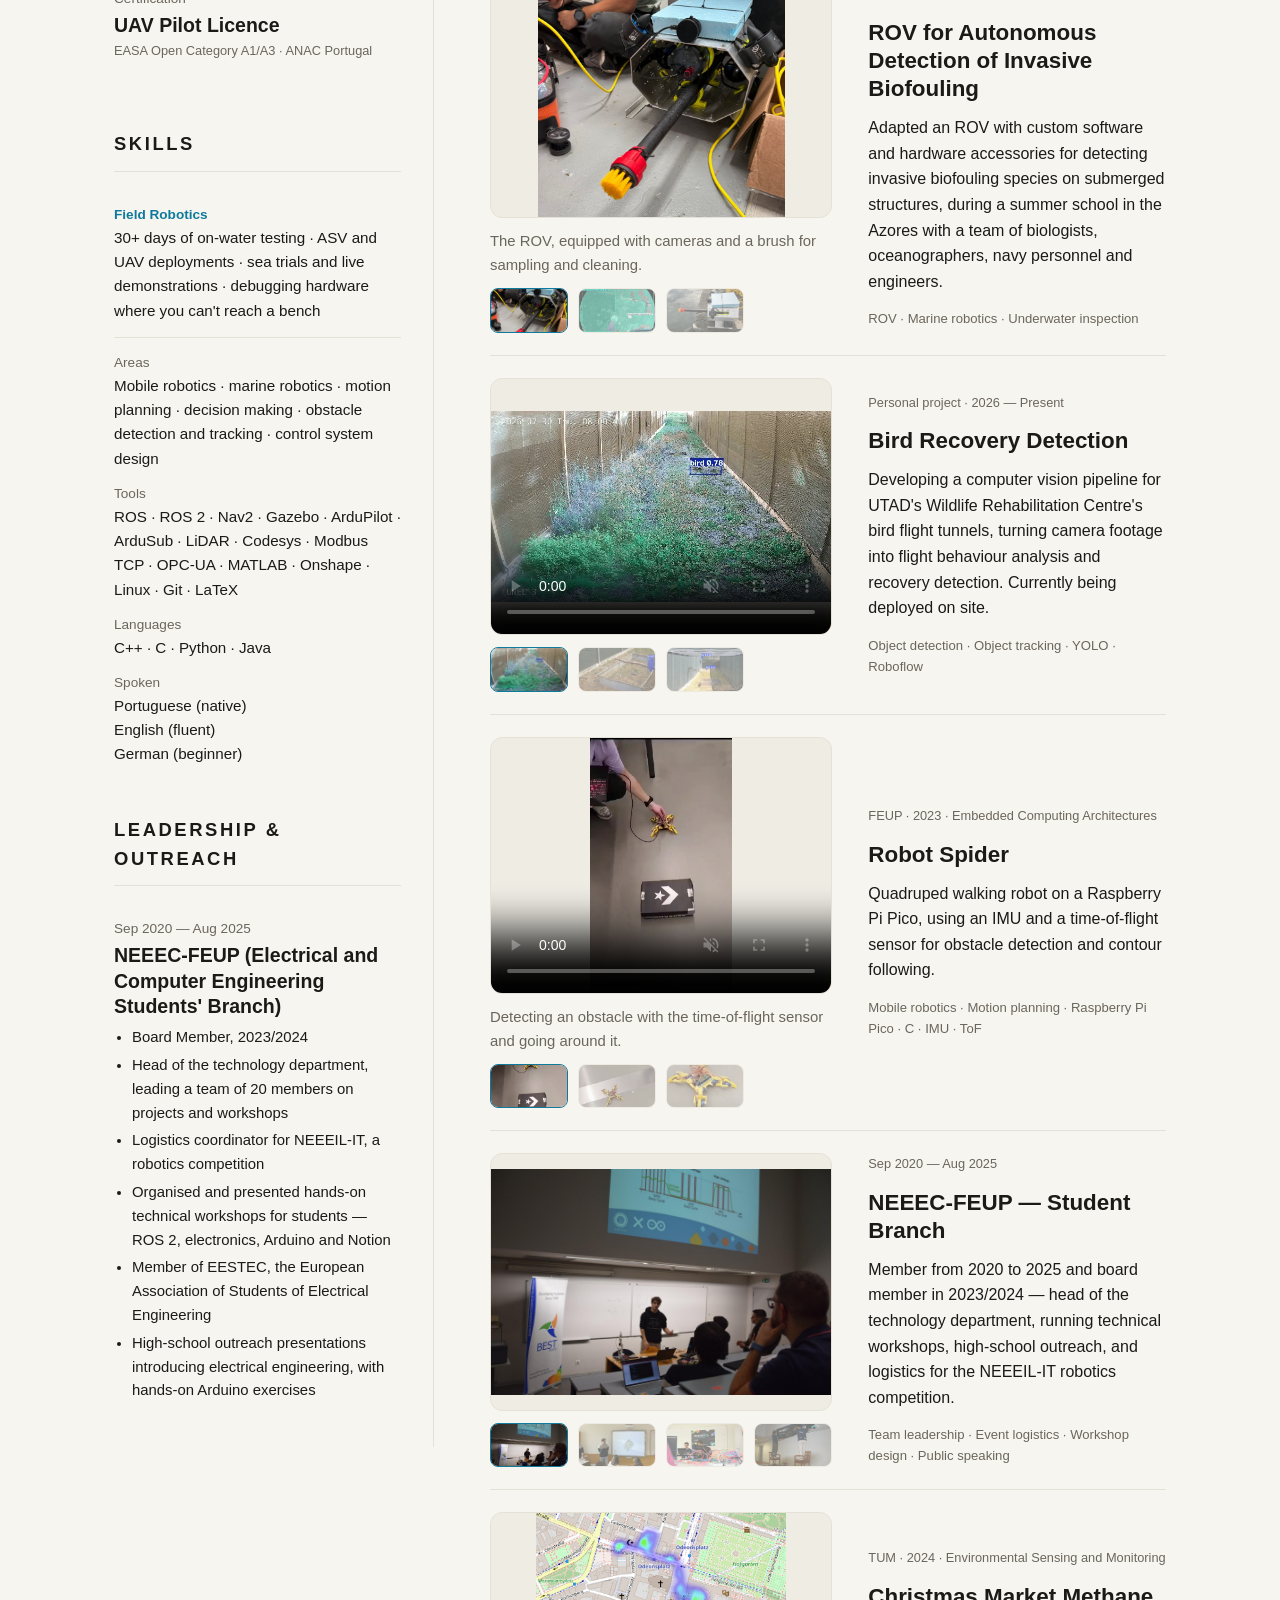
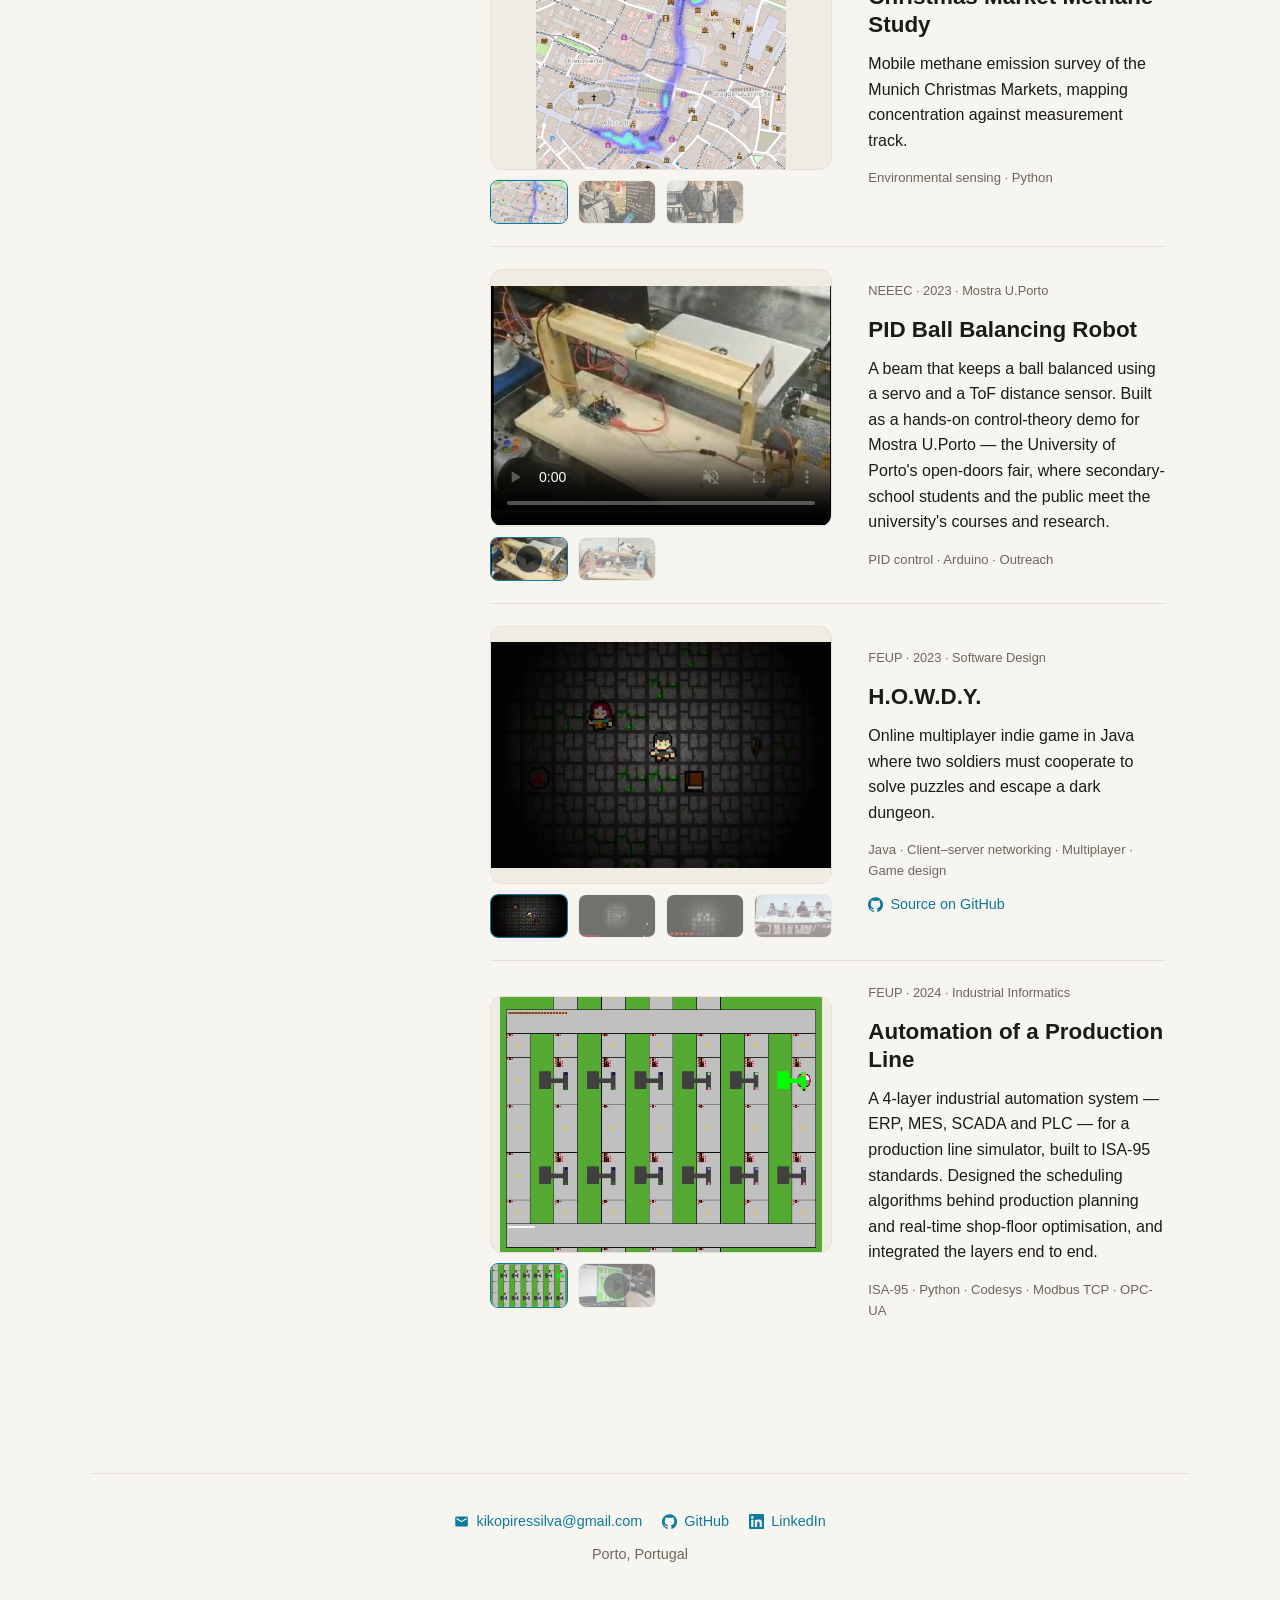
==== commit 8e37c263: "Added Inspection obstacle avoidance" ====
--- a/index.html
+++ b/index.html
@@ -46,8 +46,8 @@
 <nav class="nav">
   <a class="nav-brand" href="#top">Francisco Pires da Silva</a>
   <div class="nav-links">
+    <a href="#experience">Experience</a>
     <a href="#education">Education</a>
-    <a href="#experience">Experience</a>
     <a href="#projects">Projects</a>
     <!-- no download= : that forces a save. Opens in the browser's PDF viewer instead. -->
     <a class="nav-cv" href="assets/main.pdf" target="_blank" rel="noopener">CV</a>
@@ -96,7 +96,7 @@
 <main>
 
 <!-- ============================================================
-     PAGE SPLIT — the CV text (Education, Experience, Skills, Outreach)
+     PAGE SPLIT — the CV text (Experience, Education, Training, Skills, Outreach)
      sits in a sticky left column; Research and Projects, the visual
      work, run in the right column beside it as the visitor scrolls.
      ============================================================ -->
@@ -106,68 +106,11 @@
 
   <p class="cv-eyebrow">Background</p>
 
-  <section id="education">
-    <h2>Education</h2>
-
-    <article class="entry">
-      <div class="entry-when">Sept 2025 — August 2026</div>
-      <div class="entry-what">
-        <h3>PhD Coursework, Electrical and Computer Engineering</h3>
-        <p class="tag">FEUP, University of Porto, Portugal · Curricular year completed</p>
-      </div>
-    </article>
-
-    <article class="entry">
-      <div class="entry-when">Oct 2024 — Mar 2025</div>
-      <div class="entry-what">
-        <h3>Exchange Semester, Electrical and Computer Engineering</h3>
-        <p class="tag">Technical University of Munich, Germany</p>
-      </div>
-    </article>
-
-    <article class="entry">
-      <div class="entry-when">Sept 2023 — 2025</div>
-      <div class="entry-what">
-        <h3>MSc in Electrical and Computer Engineering</h3>
-        <p class="tag">University of Porto, Portugal · GPA 18/20</p>
-        <p class="thesis">
-          Dissertation ·
-          <a href="https://hdl.handle.net/10216/168921">A Velocity Obstacle Avoidance
-          Algorithm for Heterogeneous Robotic Vehicles</a> · graded 19/20
-        </p>
-      </div>
-    </article>
-
-    <article class="entry">
-      <div class="entry-when">Sept 2020 — Jul 2023</div>
-      <div class="entry-what">
-        <h3>BSc in Electrical and Computer Engineering</h3>
-        <p class="tag">University of Porto, Portugal · GPA 18/20</p>
-      </div>
-    </article>
-
-    <article class="entry">
-      <div class="entry-when">July 2026</div>
-      <div class="entry-what">
-        <h3>MIT Portugal Marine Robotics Summer School</h3>
-        <p class="tag">Faial, Azores, Portugal · 24 students from MIT and Portuguese universities</p>
-      </div>
-    </article>
-
-    <article class="entry">
-      <div class="entry-when">Sept 2026</div>
-      <div class="entry-what">
-        <h3>Marine Sensors for Ocean Environments</h3>
-        <p class="tag">INESC TEC / SINTEF training course · Porto, Portugal</p>
-      </div>
-    </article>
-  </section>
-
   <section id="experience">
     <h2>Experience</h2>
 
     <article class="entry">
-      <div class="entry-when">Jan 2023 — Present</div>
+      <div class="entry-when">Jan 2023 — Oct 2026</div>
       <div class="entry-what">
         <h3>Research Assistant — INESC TEC, Center for Robotics and Autonomous Systems</h3>
         <ul>
@@ -212,6 +155,76 @@
     </article>
   </section>
 
+  <section id="education">
+    <h2>Education</h2>
+
+    <article class="entry">
+      <div class="entry-when">Sep 2025 — Aug 2026</div>
+      <div class="entry-what">
+        <h3>PhD Coursework, Electrical and Computer Engineering</h3>
+        <p class="tag">FEUP, University of Porto, Portugal · Curricular year completed</p>
+      </div>
+    </article>
+
+    <article class="entry">
+      <div class="entry-when">Oct 2024 — Mar 2025</div>
+      <div class="entry-what">
+        <h3>Exchange Semester, Electrical and Computer Engineering</h3>
+        <p class="tag">Technical University of Munich, Germany</p>
+      </div>
+    </article>
+
+    <article class="entry">
+      <div class="entry-when">Sep 2023 — Jul 2025</div>
+      <div class="entry-what">
+        <h3>MSc in Electrical and Computer Engineering</h3>
+        <p class="tag">University of Porto, Portugal · GPA 18/20</p>
+        <p class="thesis">
+          Dissertation ·
+          <a href="https://hdl.handle.net/10216/168921">A Velocity Obstacle Avoidance
+          Algorithm for Heterogeneous Robotic Vehicles</a> · graded 19/20
+        </p>
+      </div>
+    </article>
+
+    <article class="entry">
+      <div class="entry-when">Sep 2020 — Jul 2023</div>
+      <div class="entry-what">
+        <h3>BSc in Electrical and Computer Engineering</h3>
+        <p class="tag">University of Porto, Portugal · GPA 18/20</p>
+      </div>
+    </article>
+
+  </section>
+
+  <section id="training">
+    <h2>Courses, Training &amp; Certifications</h2>
+
+    <article class="entry">
+      <div class="entry-when">Jul 2026</div>
+      <div class="entry-what">
+        <h3>MIT Portugal Marine Robotics Summer School</h3>
+        <p class="tag">Faial, Azores, Portugal · 24 students from MIT and Portuguese universities</p>
+      </div>
+    </article>
+
+    <article class="entry">
+      <div class="entry-when">Sep 2026</div>
+      <div class="entry-what">
+        <h3>Marine Sensors for Ocean Environments</h3>
+        <p class="tag">INESC TEC / SINTEF training course · Porto, Portugal</p>
+      </div>
+    </article>
+
+    <article class="entry">
+      <div class="entry-when">Certification</div>
+      <div class="entry-what">
+        <h3>UAV Pilot Licence</h3>
+        <p class="tag">EASA Open Category A1/A3 · ANAC Portugal</p>
+      </div>
+    </article>
+  </section>
+
   <section id="skills">
     <h2>Skills</h2>
     <dl class="skills">
@@ -228,7 +241,7 @@
       <dt>Languages</dt>
       <dd>C++ · C · Python · Java</dd>
       <dt>Spoken</dt>
-      <dd>Portuguese (native) · English (fluent) · German (beginner)</dd>
+      <dd>Portuguese (native)<br>English (fluent)<br>German (beginner)</dd>
     </dl>
   </section>
 
@@ -236,12 +249,12 @@
     <h2>Leadership &amp; Outreach</h2>
 
     <article class="entry">
-      <div class="entry-when">Sept 2020 — Aug 2025</div>
+      <div class="entry-when">Sep 2020 — Aug 2025</div>
       <div class="entry-what">
         <h3>NEEEC-FEUP (Electrical and Computer Engineering Students' Branch)</h3>
         <ul>
           <li>Board Member, 2023/2024</li>
-          <li>Head of the technological department, leading a team of 20 members on projects and workshops</li>
+          <li>Head of the technology department, leading a team of 20 members on projects and workshops</li>
           <li>Logistics coordinator for NEEEIL-IT, a robotics competition</li>
           <li>Organised and presented hands-on technical workshops for students — ROS 2, electronics, Arduino and Notion</li>
           <li>Member of EESTEC, the European Association of Students of Electrical Engineering</li>
@@ -269,6 +282,80 @@
     <div class="showcase-media plain">
       <div class="thumbs" data-thumbs>
         <div class="thumbs-main">
+          <video src="assets/VOF_station.mp4" poster="assets/VOF_station-poster.jpg"
+                 autoplay muted loop controls playsinline preload="metadata"
+                 aria-label="Aerial clip of LILY holding position near the DURIUS structure while the safety filter steers it clear of Nautilus"></video>
+        </div>
+        <p class="thumbs-caption" data-thumbs-caption>Station keeping near DURIUS: when holding position is no longer safe, the filter overrides it with an evasive manoeuvre.</p>
+        <div class="thumbs-strip">
+          <button type="button" class="is-active"
+                  data-type="video" data-src="assets/VOF_station.mp4"
+                  data-poster="assets/VOF_station-poster.jpg"
+                  data-label="Station keeping" data-caption="Station keeping near DURIUS: when holding position is no longer safe, the filter overrides it with an evasive manoeuvre."
+                  aria-label="Aerial clip of LILY holding position near the DURIUS structure while the safety filter steers it clear of Nautilus">
+            <img src="assets/VOF_station-poster.jpg" alt="" loading="lazy">
+          </button>
+          <button type="button"
+                  data-type="video" data-src="assets/VOF_rl.mp4"
+                  data-poster="assets/VOF_rl-poster.jpg"
+                  data-label="Learned (RL) policy" data-caption="Same scenario with a learned RL policy upstream: unsafe commands are corrected in real time."
+                  aria-label="Aerial clip of the same station-keeping scenario with a reinforcement-learning policy as the upstream controller">
+            <img src="assets/VOF_rl-poster.jpg" alt="" loading="lazy">
+          </button>
+          <button type="button"
+                  data-type="video" data-src="assets/VOF_static.mp4"
+                  data-poster="assets/VOF_static-poster.jpg"
+                  data-label="Static obstacle" data-caption="Static obstacle scenario."
+                  aria-label="Overhead clip of the surface vehicle filtering its velocity around a static obstacle, with planned paths and velocity plots">
+            <img src="assets/VOF_static-poster.jpg" alt="" loading="lazy">
+          </button>
+          <button type="button"
+                  data-type="video" data-src="assets/VOF_headon.mp4"
+                  data-poster="assets/VOF_headon-poster.jpg"
+                  data-label="Head-on collision" data-caption="Head-on: the path is initially safe, until Nautilus changes heading and a correction becomes necessary."
+                  aria-label="Overhead clip of a head-on encounter between two surface vehicles, with planned paths and velocity plots">
+            <img src="assets/VOF_headon-poster.jpg" alt="" loading="lazy">
+          </button>
+          <button type="button"
+                  data-type="video" data-src="assets/VOF_giveway.mp4"
+                  data-poster="assets/VOF_giveway-poster.jpg"
+                  data-label="Give way" data-caption="Give way: Nautilus accelerates across the path, and the filter chooses to give way."
+                  aria-label="Overhead clip of the vehicle giving way to a crossing surface vehicle, with planned paths and velocity plots">
+            <img src="assets/VOF_giveway-poster.jpg" alt="" loading="lazy">
+          </button>
+          <button type="button"
+                  data-type="video" data-src="assets/VOF_surge.mp4"
+                  data-poster="assets/VOF_surge-poster.jpg"
+                  data-label="Reducing surge velocity" data-caption="Crossing encounter where the safest option is to slow down and let the other vessel pass."
+                  aria-label="Overhead clip of the vehicle reducing its surge velocity to avoid a crossing surface vehicle">
+            <img src="assets/VOF_surge-poster.jpg" alt="" loading="lazy">
+          </button>
+        </div>
+      </div>
+    </div>
+    <div class="showcase-body">
+      <p class="tag">INESC TEC · Project AEROSUB · 2026</p>
+      <h3>Enabling Safe Close-Range Multi-Robot Operations Offshore with Velocity Obstacles</h3>
+      <p>
+        A velocity-obstacle safety filter that sits between any navigation
+        layer and the vehicle control, correcting desired velocities to keep
+        them collision-free. Validated on water with the LILY ASV and the
+        Nautilus at the Atlantis Test Centre, using both traditional and RL
+        upstream controllers.
+      </p>
+      <p class="stack">Velocity obstacles · Safety filtering · Multi-robot operations</p>
+      <p class="project-links">
+        <a href="https://www.youtube.com/watch?v=xQo8qxScKXA">
+          <svg class="icon" aria-hidden="true"><use href="#i-link"></use></svg>Watch the full video
+        </a>
+      </p>
+    </div>
+  </article>
+
+  <article class="showcase">
+    <div class="showcase-media plain">
+      <div class="thumbs" data-thumbs>
+        <div class="thumbs-main">
           <video src="assets/1_reaching_site.mp4" poster="assets/1_reaching_site-poster.jpg"
                  autoplay muted loop controls playsinline preload="metadata"
                  aria-label="Clip of the autonomous surface vehicle navigating out to the inspection site"></video>
@@ -329,41 +416,46 @@
                  autoplay muted loop controls playsinline preload="metadata"
                  aria-label="Aerial footage of the surface vehicle avoiding a static obstacle during an on-water trial"></video>
         </div>
-        <p class="thumbs-caption" data-thumbs-caption>Avoiding two static obstacles</p>
+        <p class="thumbs-caption" data-thumbs-caption>2 static obstacles in the Alqueva Dam, Portugal</p>
         <div class="thumbs-strip">
           <button type="button" class="is-active"
                   data-type="video" data-src="assets/JAVOA_static.mp4"
+                  data-label="2 static obstacles in the Alqueva Dam, Portugal" data-caption="2 static obstacles in the Alqueva Dam, Portugal"
                   data-poster="assets/JAVOA_static-poster.jpg"
-                  data-label="Avoiding two static obstacles" data-caption="Avoiding two static obstacles"
                   aria-label="Aerial footage of the surface vehicle avoiding a static obstacle during an on-water trial">
             <img src="assets/JAVOA_static-poster.jpg" alt="" loading="lazy">
           </button>
           <button type="button"
                   data-type="video" data-src="assets/JAVOA_2dHolonom.mp4"
+                  data-label="2D Holonomic Vehicle Simulation" data-caption="2D Holonomic Vehicle Simulation"
                   data-poster="assets/JAVOA_2dHolonom-poster.jpg"
                   aria-label="Simulation clip of the velocity-obstacle algorithm avoiding a moving obstacle in the holonomic 2D case">
             <img src="assets/JAVOA_2dHolonom-poster.jpg" alt="" loading="lazy">
           </button>
           <button type="button"
                   data-type="video" data-src="assets/JAVOA_DiffDrive.mp4"
+                  data-label="2D Differential Drive Vehicle Simulation" data-caption="2D Differential Drive Vehicle Simulation"
                   data-poster="assets/JAVOA_DiffDrive-poster.jpg"
                   aria-label="Simulation clip of the avoidance algorithm running on a differential-drive vehicle">
             <img src="assets/JAVOA_DiffDrive-poster.jpg" alt="" loading="lazy">
           </button>
           <button type="button"
                   data-type="video" data-src="assets/JAVOA_multirotor.mp4"
+                  data-label="3D Multirotor Aerial Vehicle Simulation" data-caption="3D Multirotor Aerial Vehicle Simulation"
                   data-poster="assets/JAVOA_multirotor-poster.jpg"
                   aria-label="Simulation clip of the avoidance algorithm running on a multirotor aerial vehicle">
             <img src="assets/JAVOA_multirotor-poster.jpg" alt="" loading="lazy">
           </button>
           <button type="button"
                   data-type="video" data-src="assets/JAVOA_giveway_overtake.mp4"
+                  data-label="Overtaking and Giving Way" data-caption="Overtaking and Giving Way"
                   data-poster="assets/JAVOA_giveway_overtake-poster.jpg"
                   aria-label="Side-by-side overhead clips of the vehicle overtaking one vessel and giving way to another, with the planned paths drawn">
             <img src="assets/JAVOA_giveway_overtake-poster.jpg" alt="" loading="lazy">
           </button>
           <button type="button"
                   data-type="image" data-src="assets/thesis-scenario-3.jpg"
+                  data-label="Obstacle detection and tracking at the ATLANTIS Test Centre" data-caption="Obstacle detection and tracking at the ATLANTIS Test Centre"
                   aria-label="Dissertation figure: a real-world scenario, the vehicle's environment representation beside the reference photograph">
             <img src="assets/thesis-scenario-3.jpg" alt="" loading="lazy">
           </button>
@@ -656,7 +748,7 @@
       </div>
     </div>
     <div class="showcase-body">
-      <p class="tag">Sept 2020 — Aug 2025</p>
+      <p class="tag">Sep 2020 — Aug 2025</p>
       <h3>NEEEC-FEUP — Student Branch</h3>
       <p>
         Member from 2020 to 2025 and board member in 2023/2024 — head of the
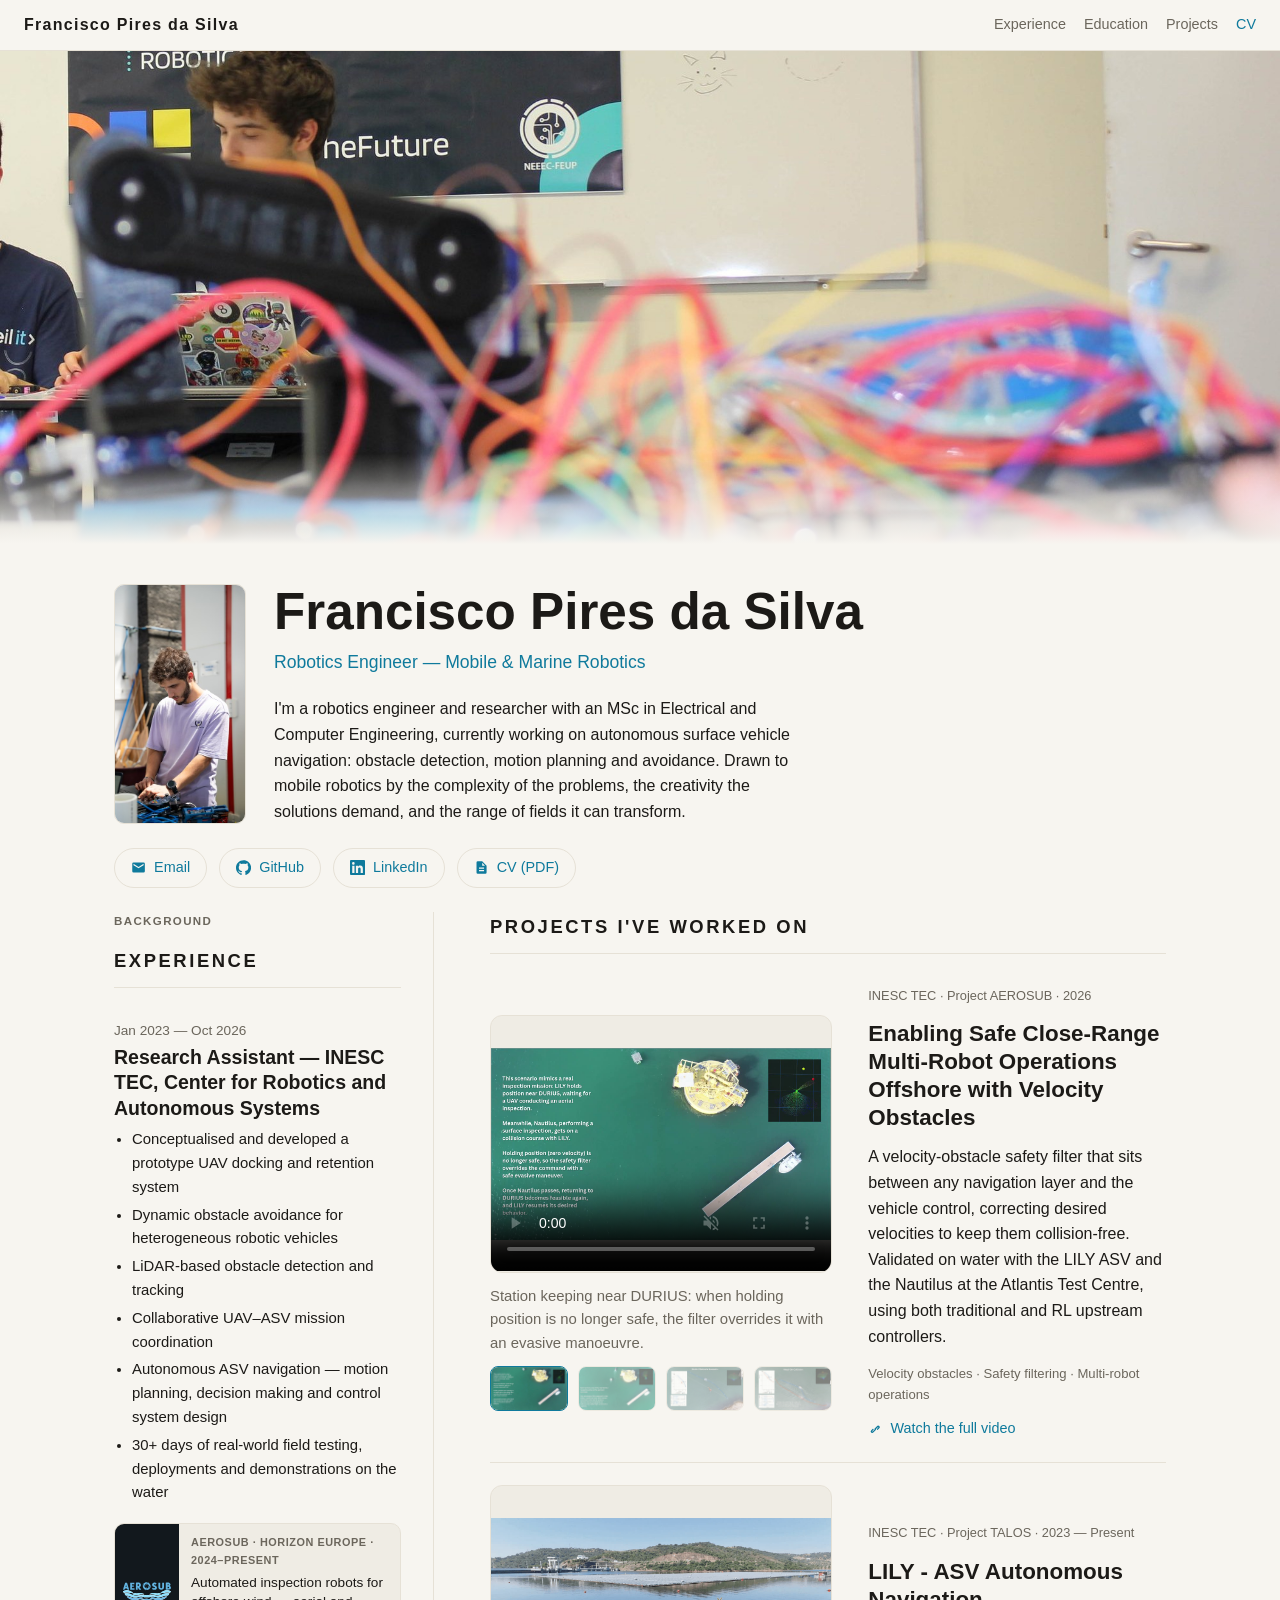
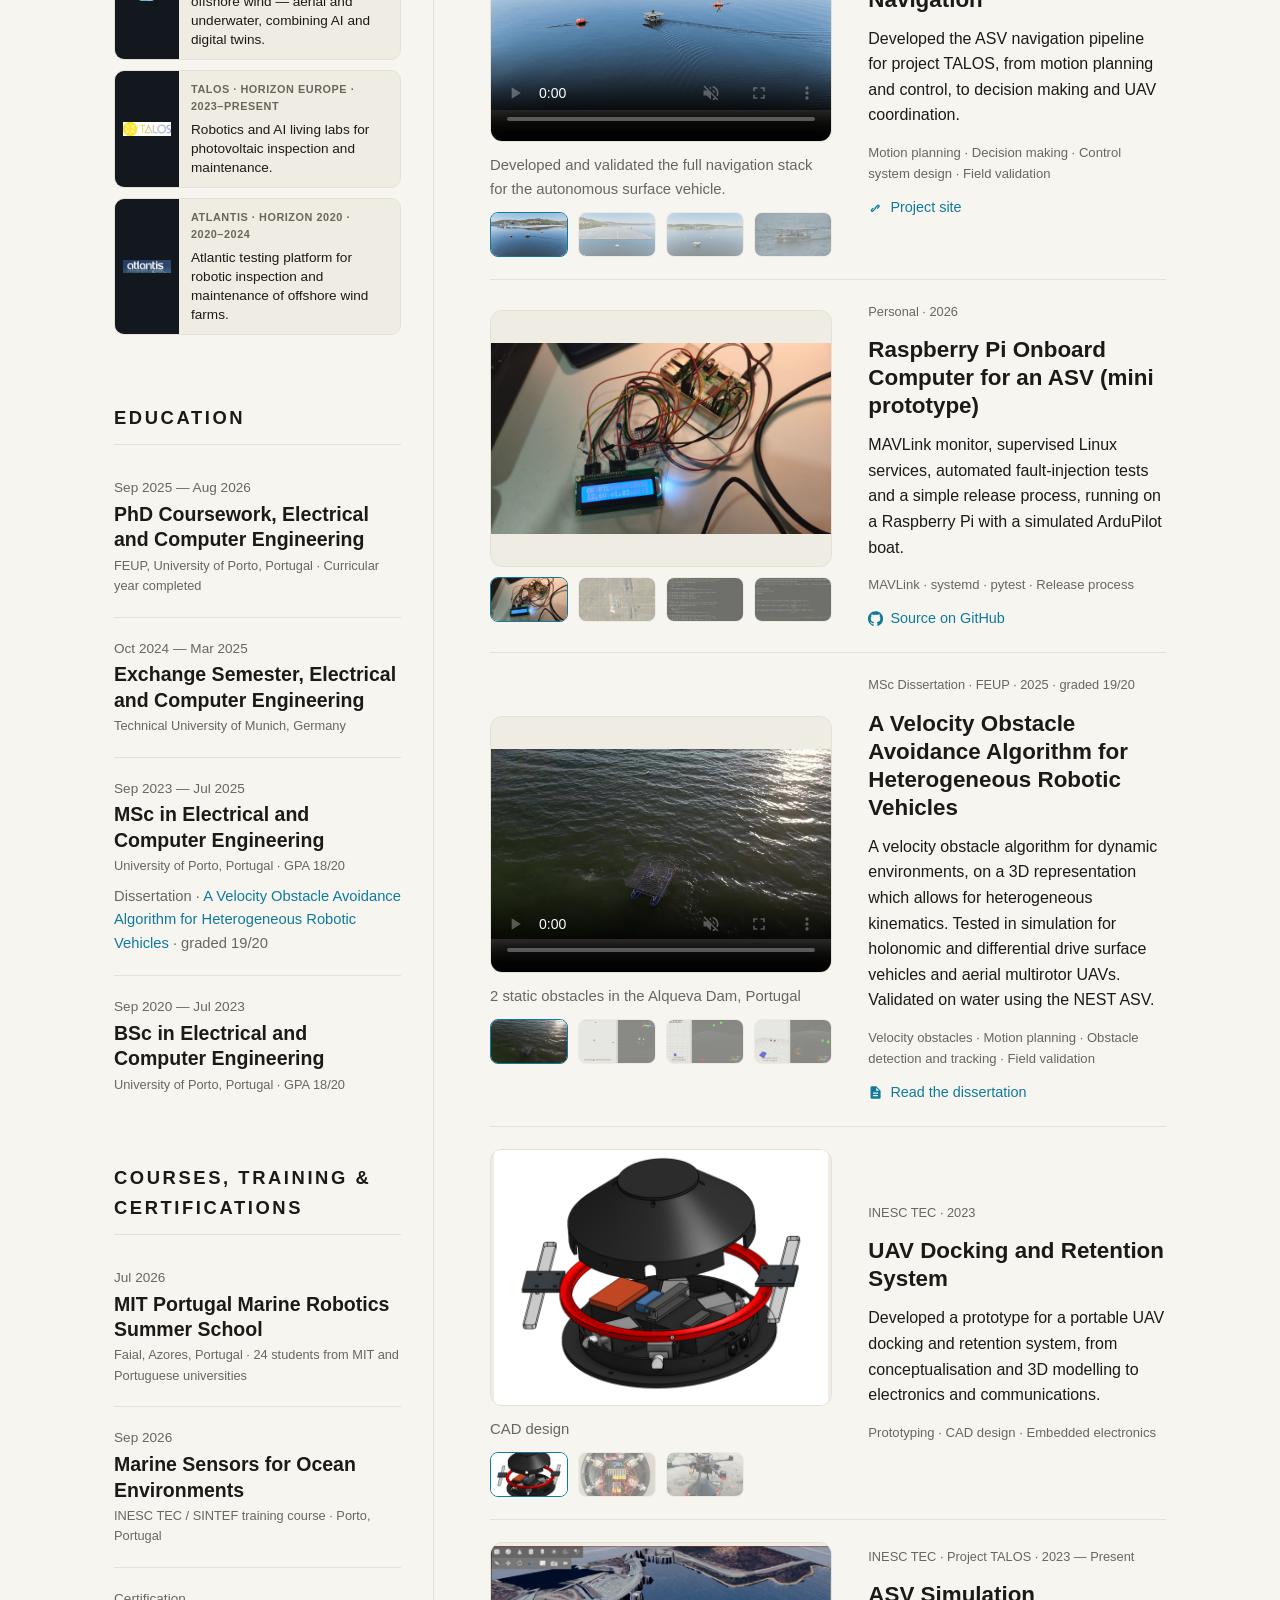
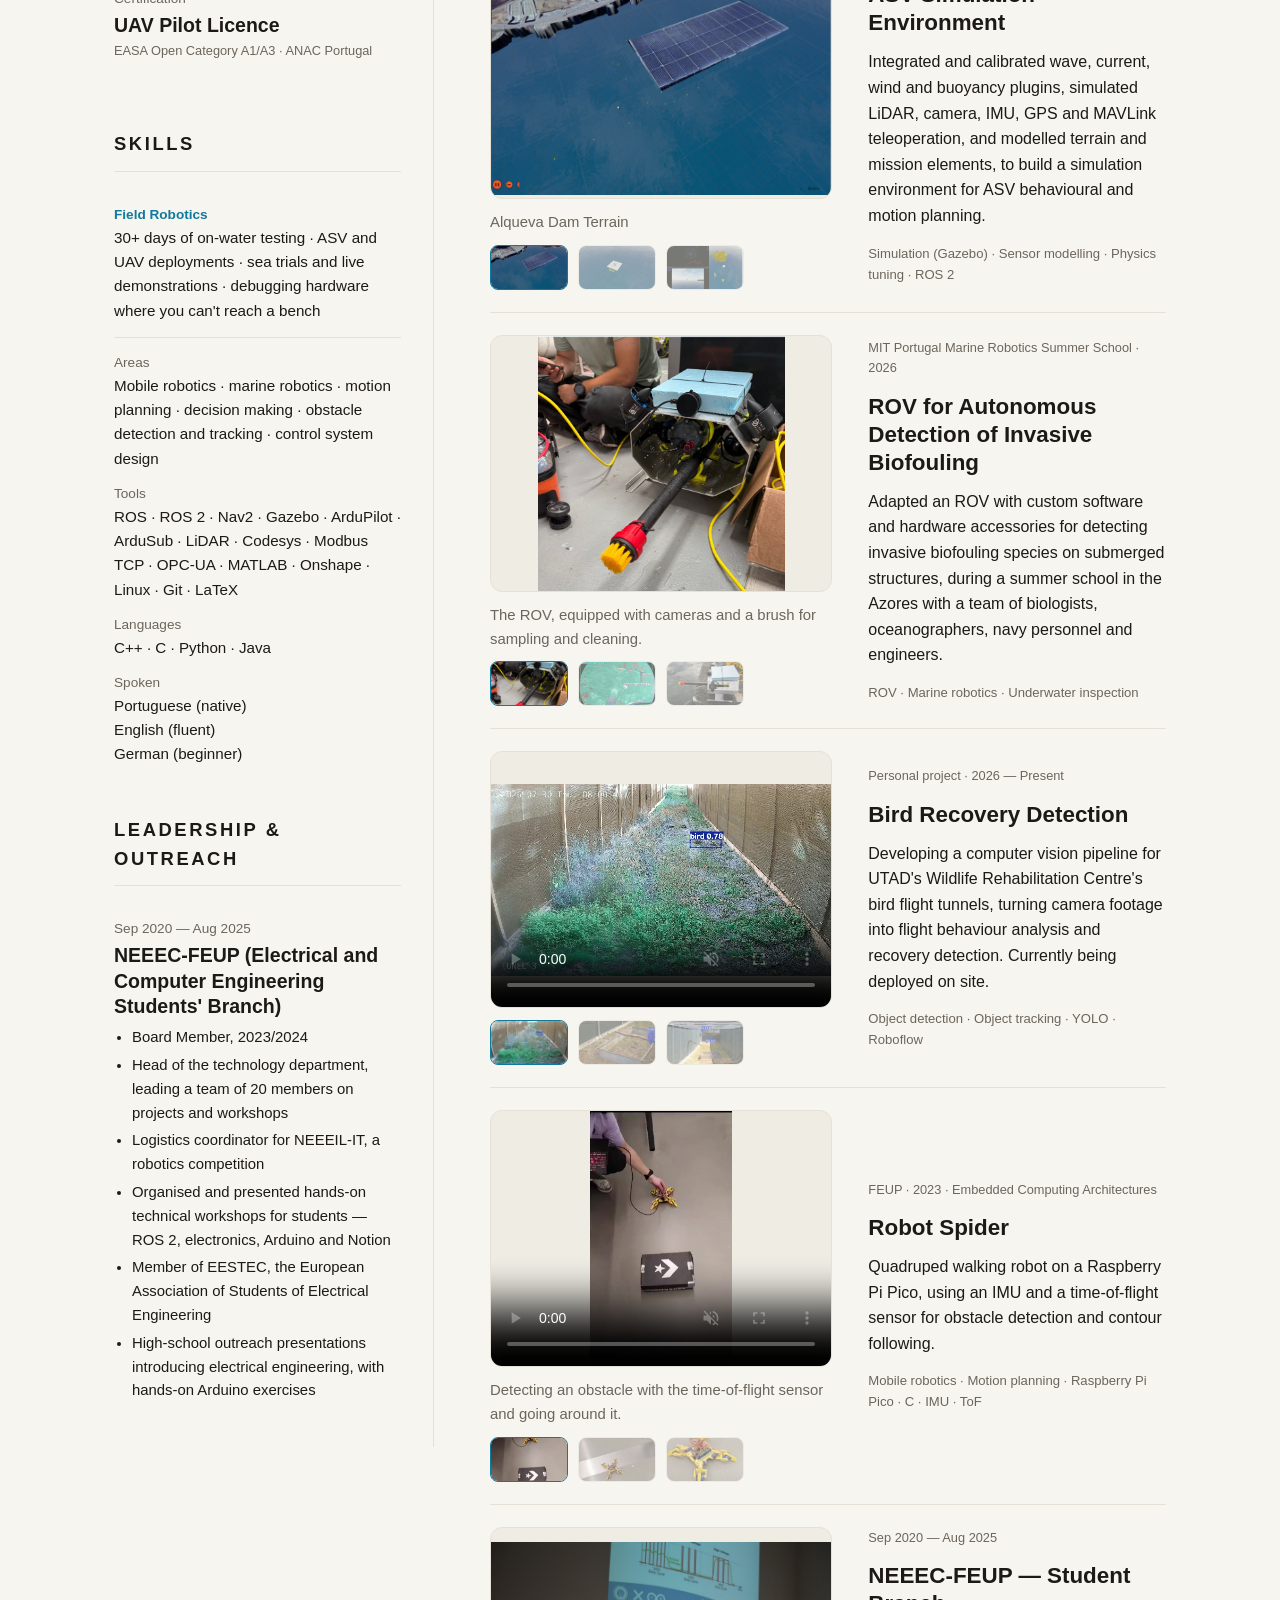
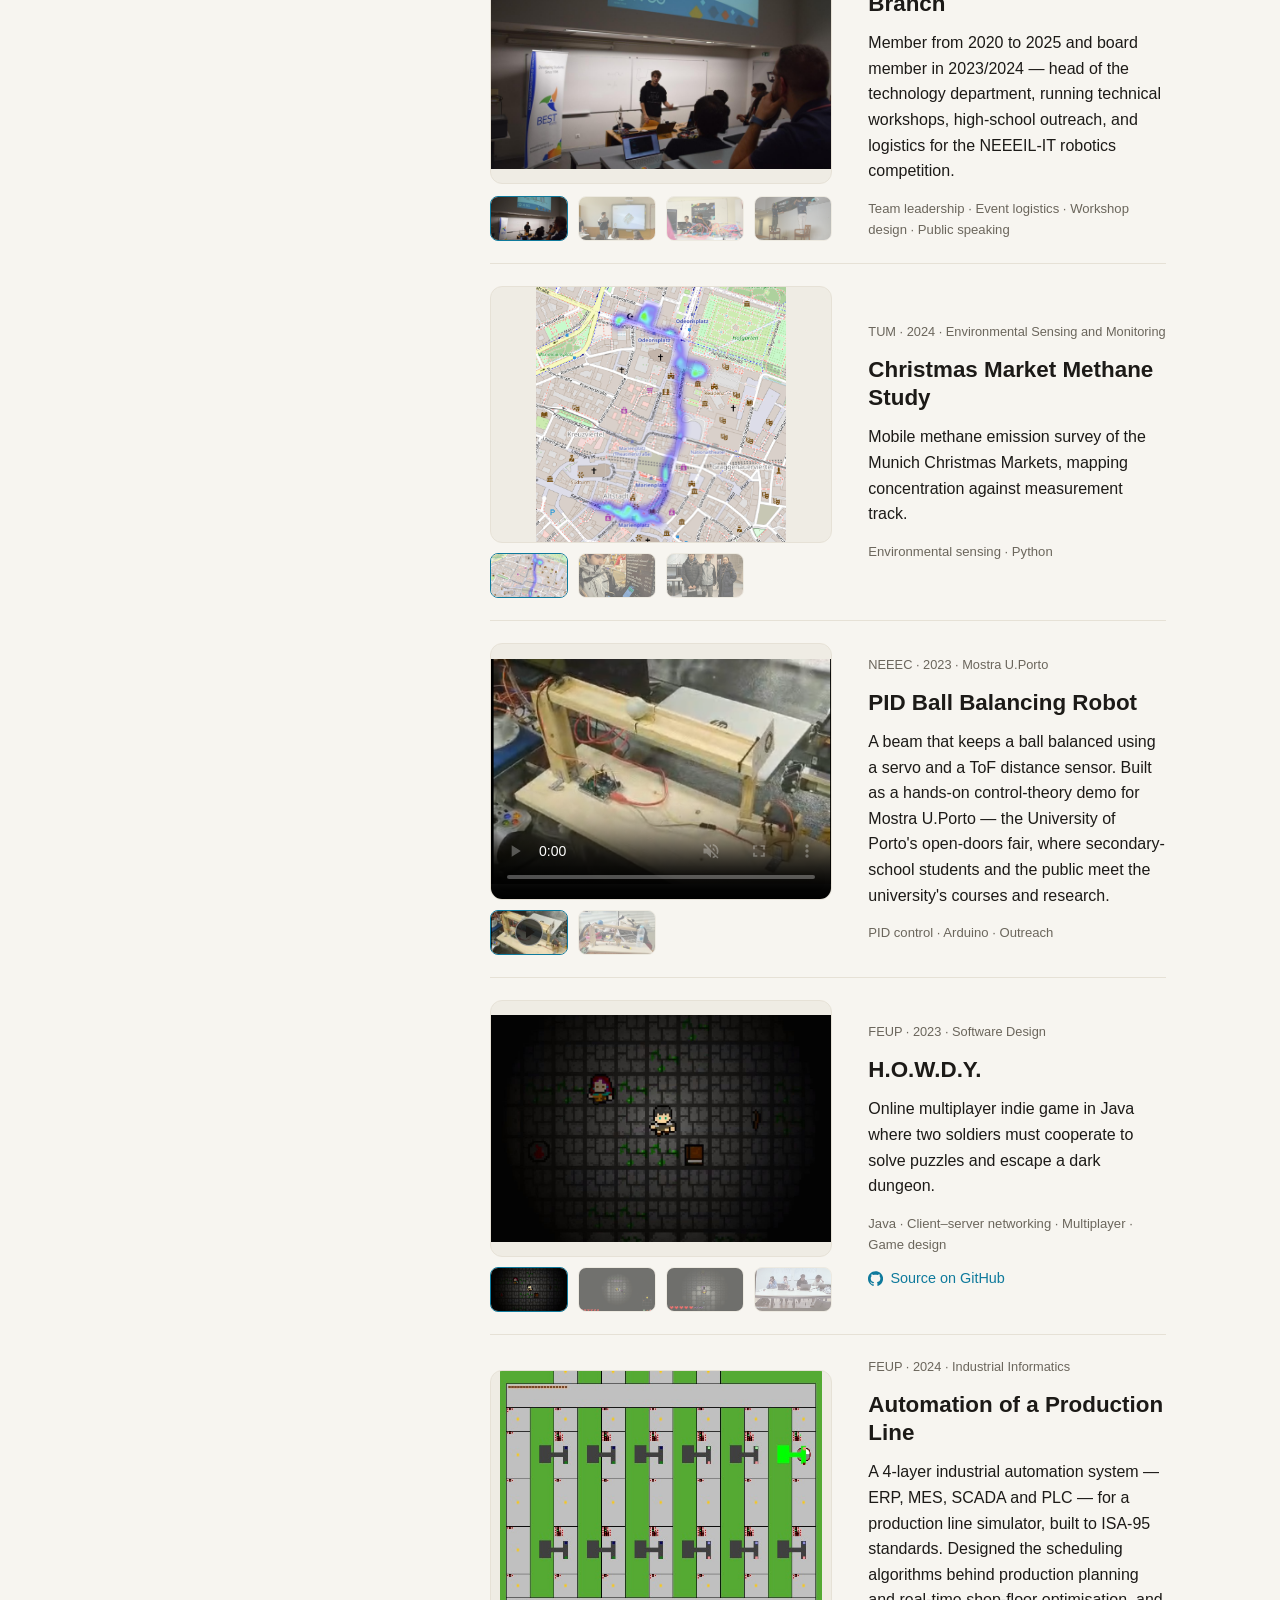
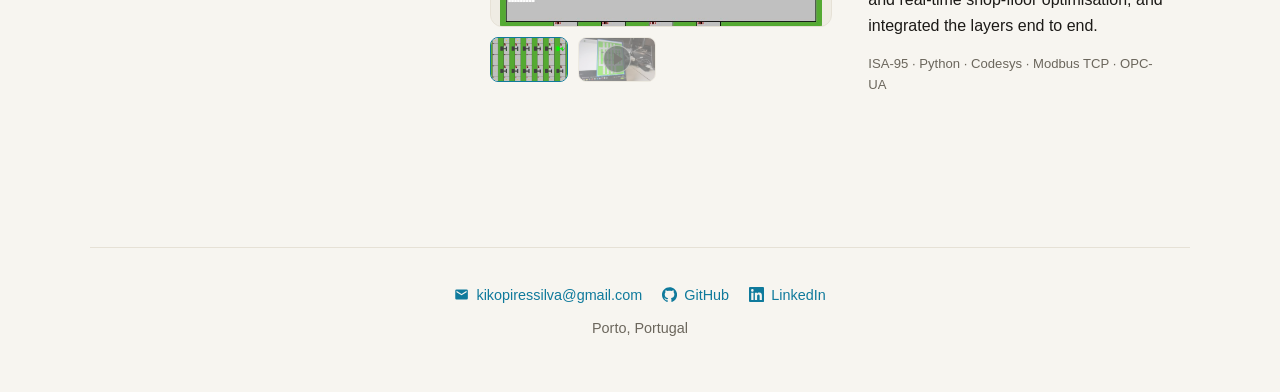
==== commit 776f9f89: "Added Raspberry Pi Onboard COmputer project" ====
--- a/index.html
+++ b/index.html
@@ -16,7 +16,7 @@
 
 <!-- ?v=N busts browser caches: bump the number whenever style.css changes,
      otherwise returning visitors keep rendering the page with an old stylesheet -->
-<link rel="stylesheet" href="style.css?v=6">
+<link rel="stylesheet" href="style.css?v=7">
 </head>
 <body>
 
@@ -412,6 +412,54 @@
     <div class="showcase-media plain">
       <div class="thumbs" data-thumbs>
         <div class="thumbs-main">
+          <img src="assets/piobc-hardware.jpg"
+               alt="Raspberry Pi wired to a breadboard and a 16x2 LCD reading OK RTL, 12.6V, v1.03">
+        </div>
+        <div class="thumbs-strip">
+          <button type="button" class="is-active"
+                  data-type="image" data-src="assets/piobc-hardware.jpg"
+                  aria-label="Raspberry Pi wired to a breadboard and a 16x2 LCD reading OK RTL, 12.6V, v1.03">
+            <img src="assets/piobc-hardware.jpg" alt="" loading="lazy">
+          </button>
+          <button type="button"
+                  data-type="image" data-src="assets/piobc-sitl-map.jpg"
+                  aria-label="Satellite map of the simulated ArduPilot boat next to its home marker">
+            <img src="assets/piobc-sitl-map.jpg" alt="" loading="lazy">
+          </button>
+          <button type="button"
+                  data-type="image" data-src="assets/piobc-services.png"
+                  aria-label="Terminal showing the monitor and LCD systemd services running, with link and mode changes in their logs">
+            <img src="assets/piobc-services.png" alt="" loading="lazy">
+          </button>
+          <button type="button"
+                  data-type="image" data-src="assets/piobc-failsafe-tests.png"
+                  aria-label="Terminal showing three pytest failsafe tests passing">
+            <img src="assets/piobc-failsafe-tests.png" alt="" loading="lazy">
+          </button>
+        </div>
+      </div>
+    </div>
+    <div class="showcase-body">
+      <p class="tag">Personal · 2026</p>
+      <h3>Raspberry Pi Onboard Computer for an ASV (mini prototype)</h3>
+      <p>
+        MAVLink monitor, supervised Linux services, automated fault-injection tests
+        and a simple release process, running on a Raspberry Pi with a simulated
+        ArduPilot boat.
+      </p>
+      <p class="stack">MAVLink · systemd · pytest · Release process</p>
+      <p class="project-links">
+        <a href="https://github.com/Xizesse/rasp_pi_onboard_computer">
+          <svg class="icon" aria-hidden="true"><use href="#i-github"></use></svg>Source on GitHub
+        </a>
+      </p>
+    </div>
+  </article>
+
+  <article class="showcase">
+    <div class="showcase-media plain">
+      <div class="thumbs" data-thumbs>
+        <div class="thumbs-main">
           <video src="assets/JAVOA_static.mp4" poster="assets/JAVOA_static-poster.jpg"
                  autoplay muted loop controls playsinline preload="metadata"
                  aria-label="Aerial footage of the surface vehicle avoiding a static obstacle during an on-water trial"></video>
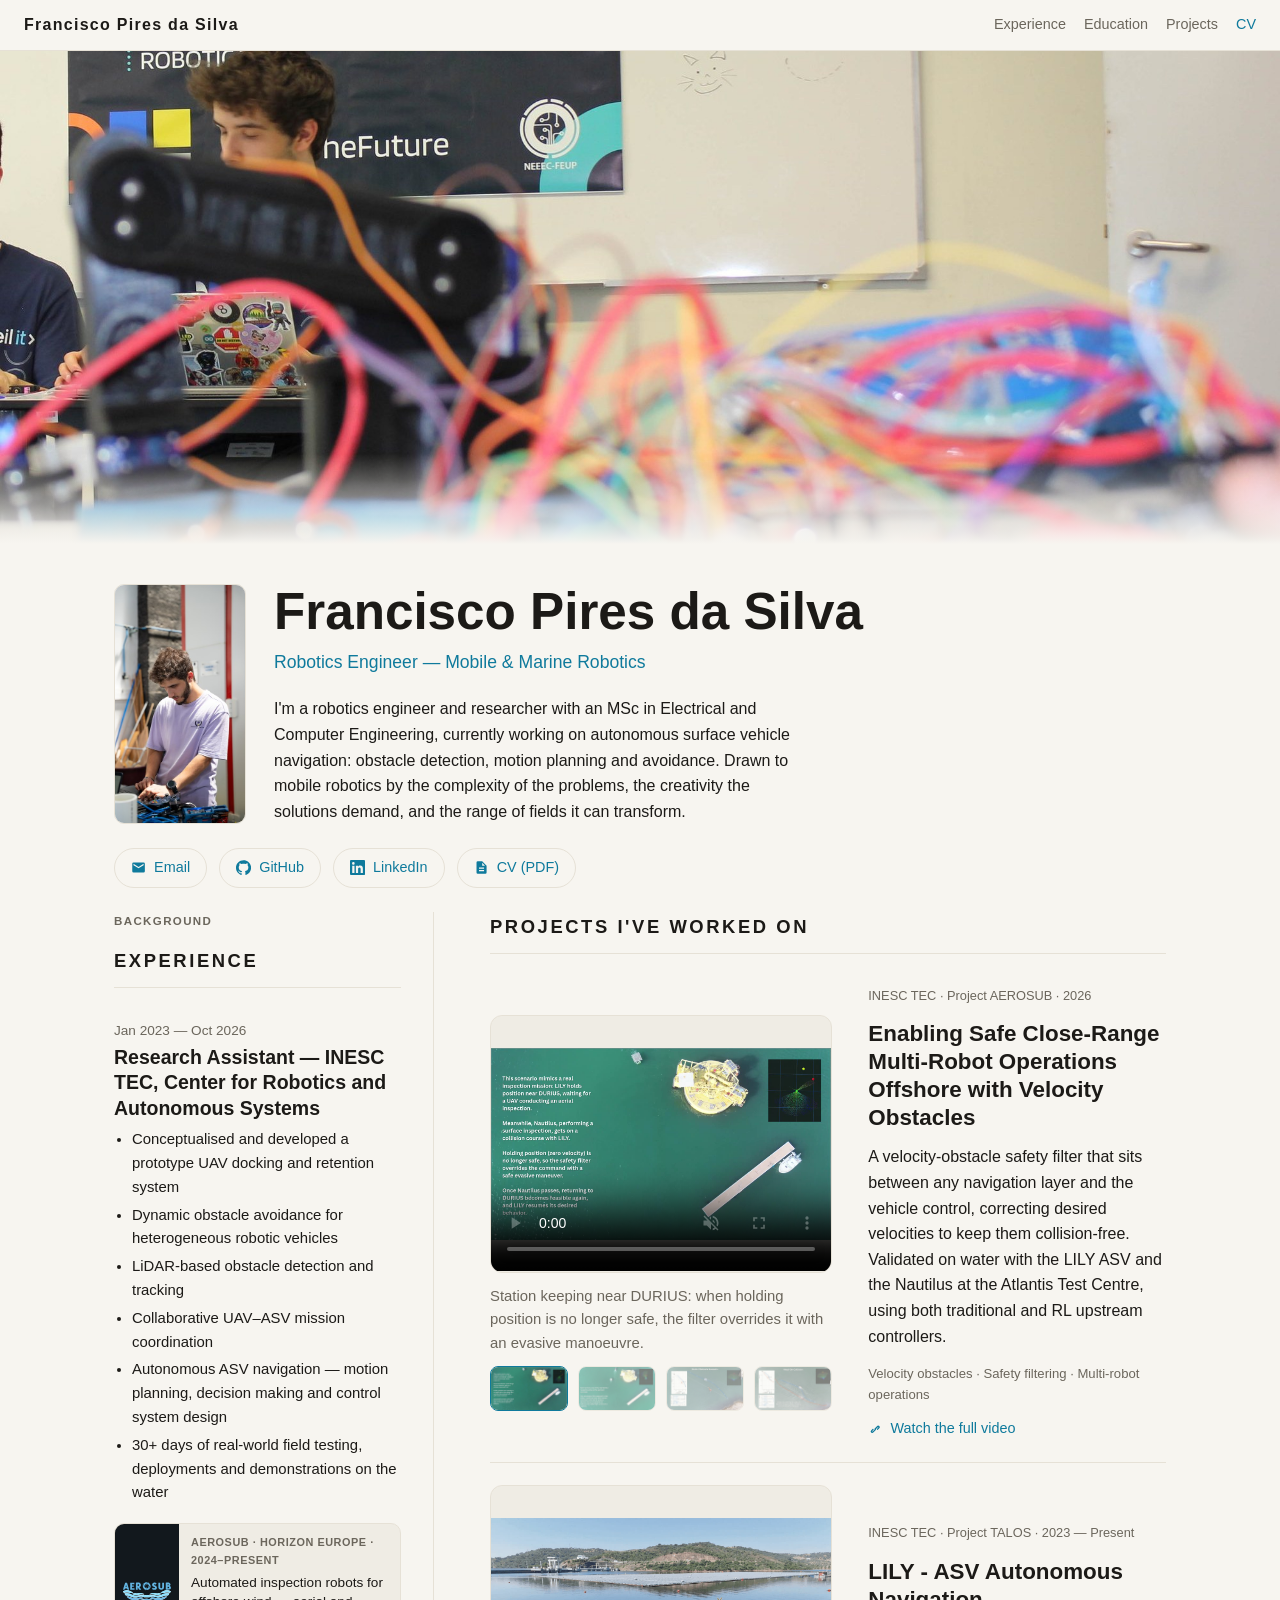
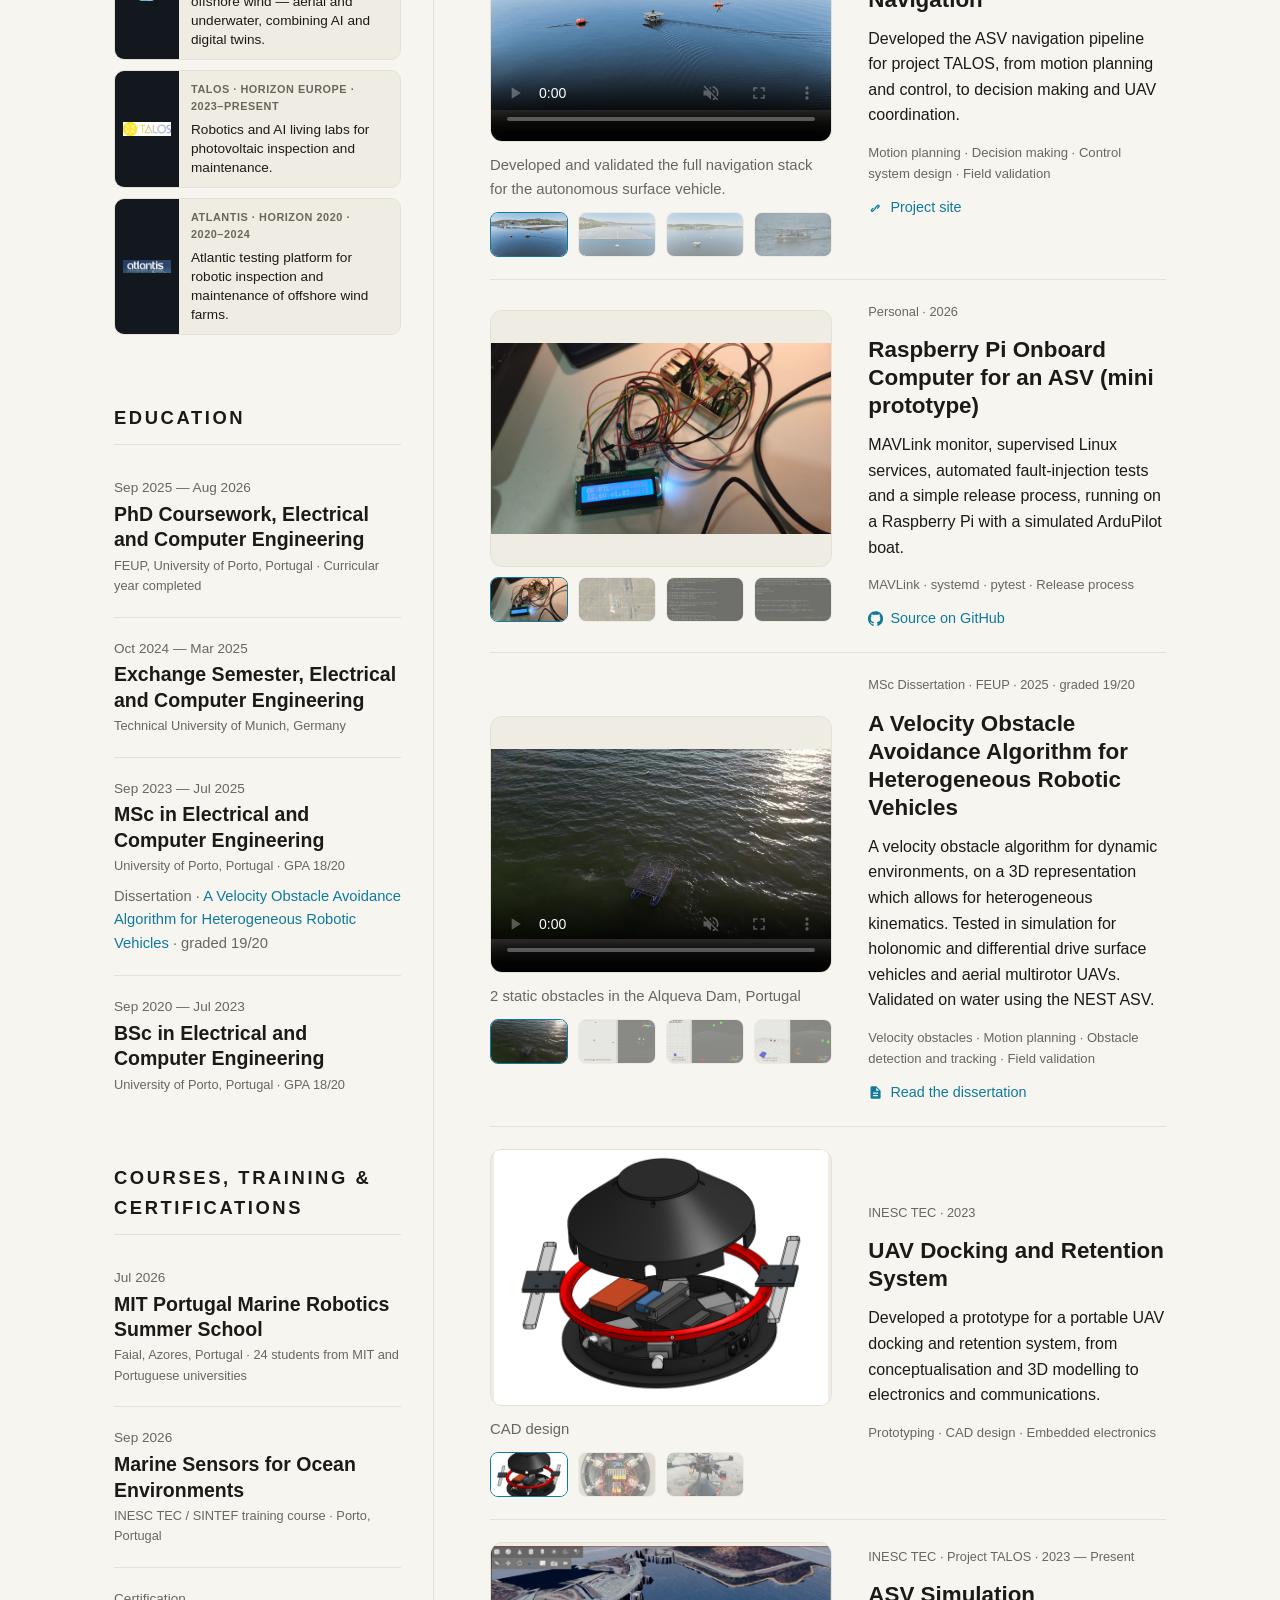
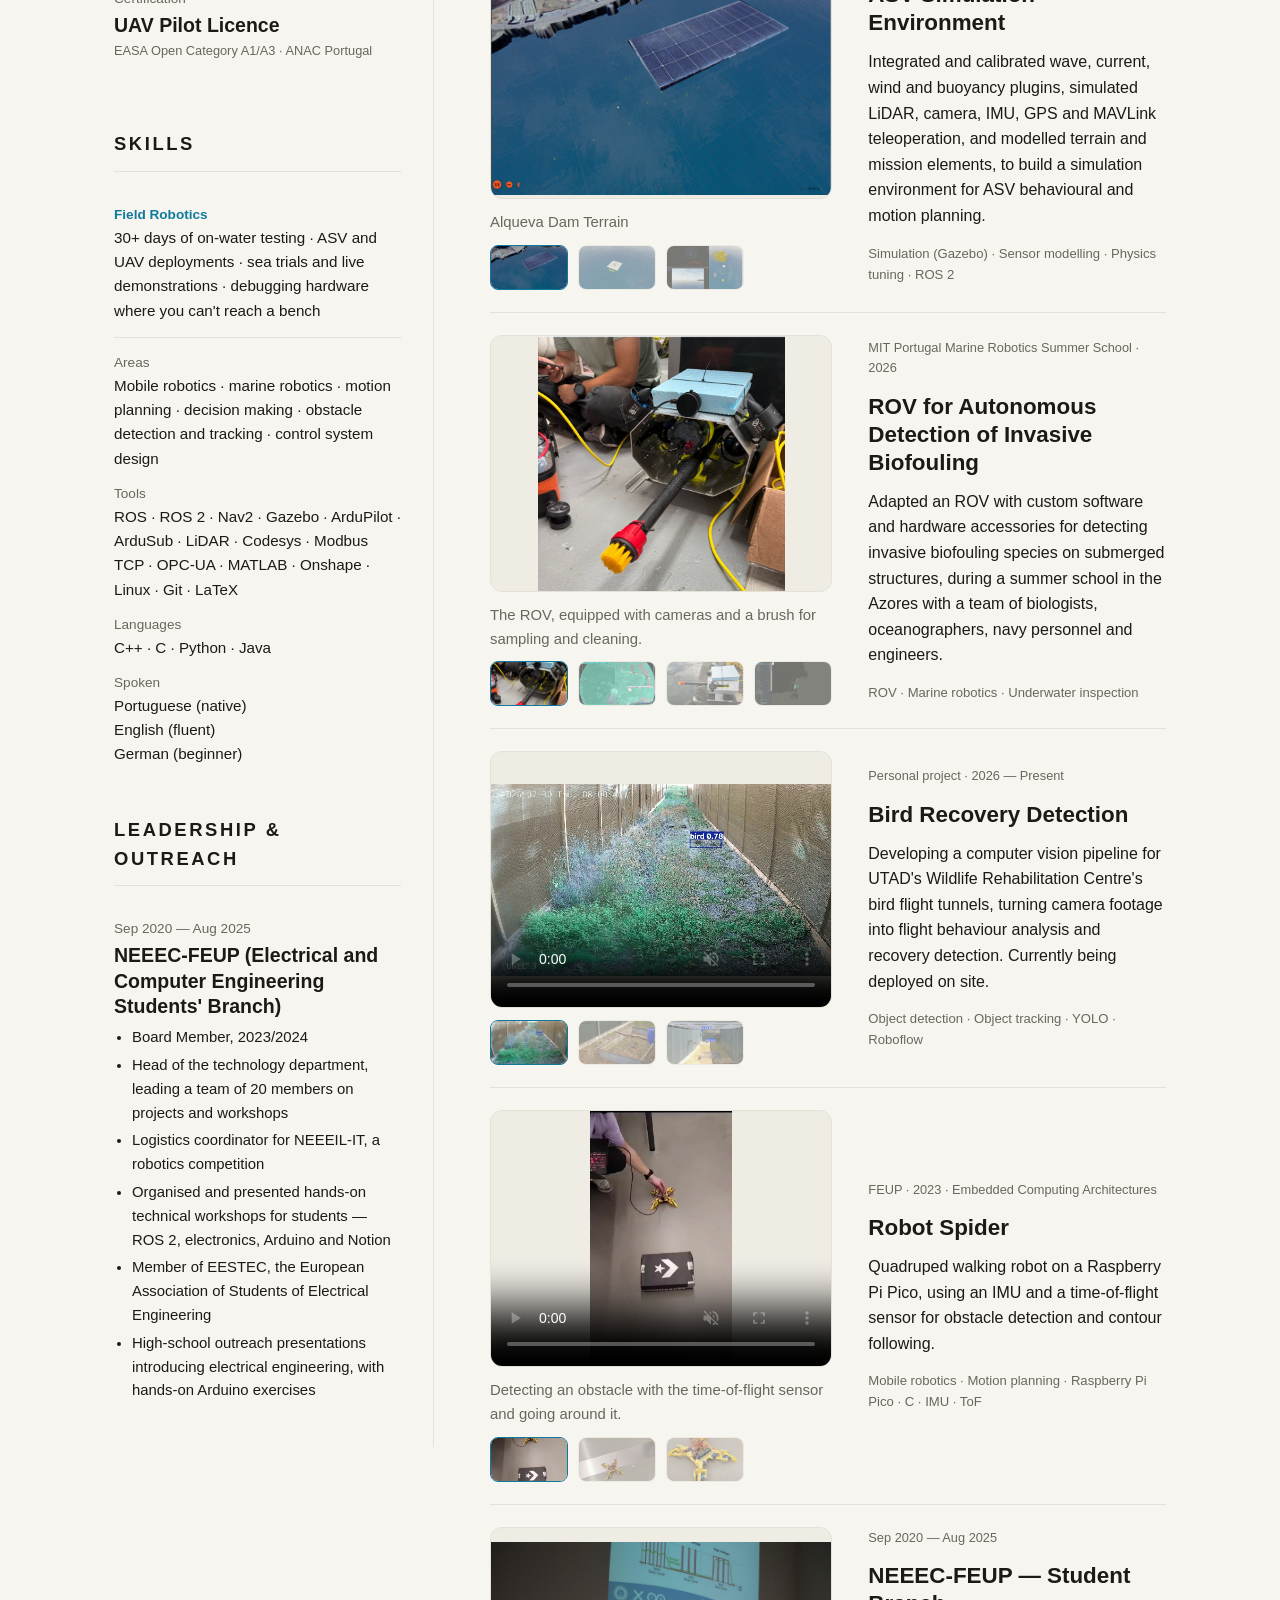
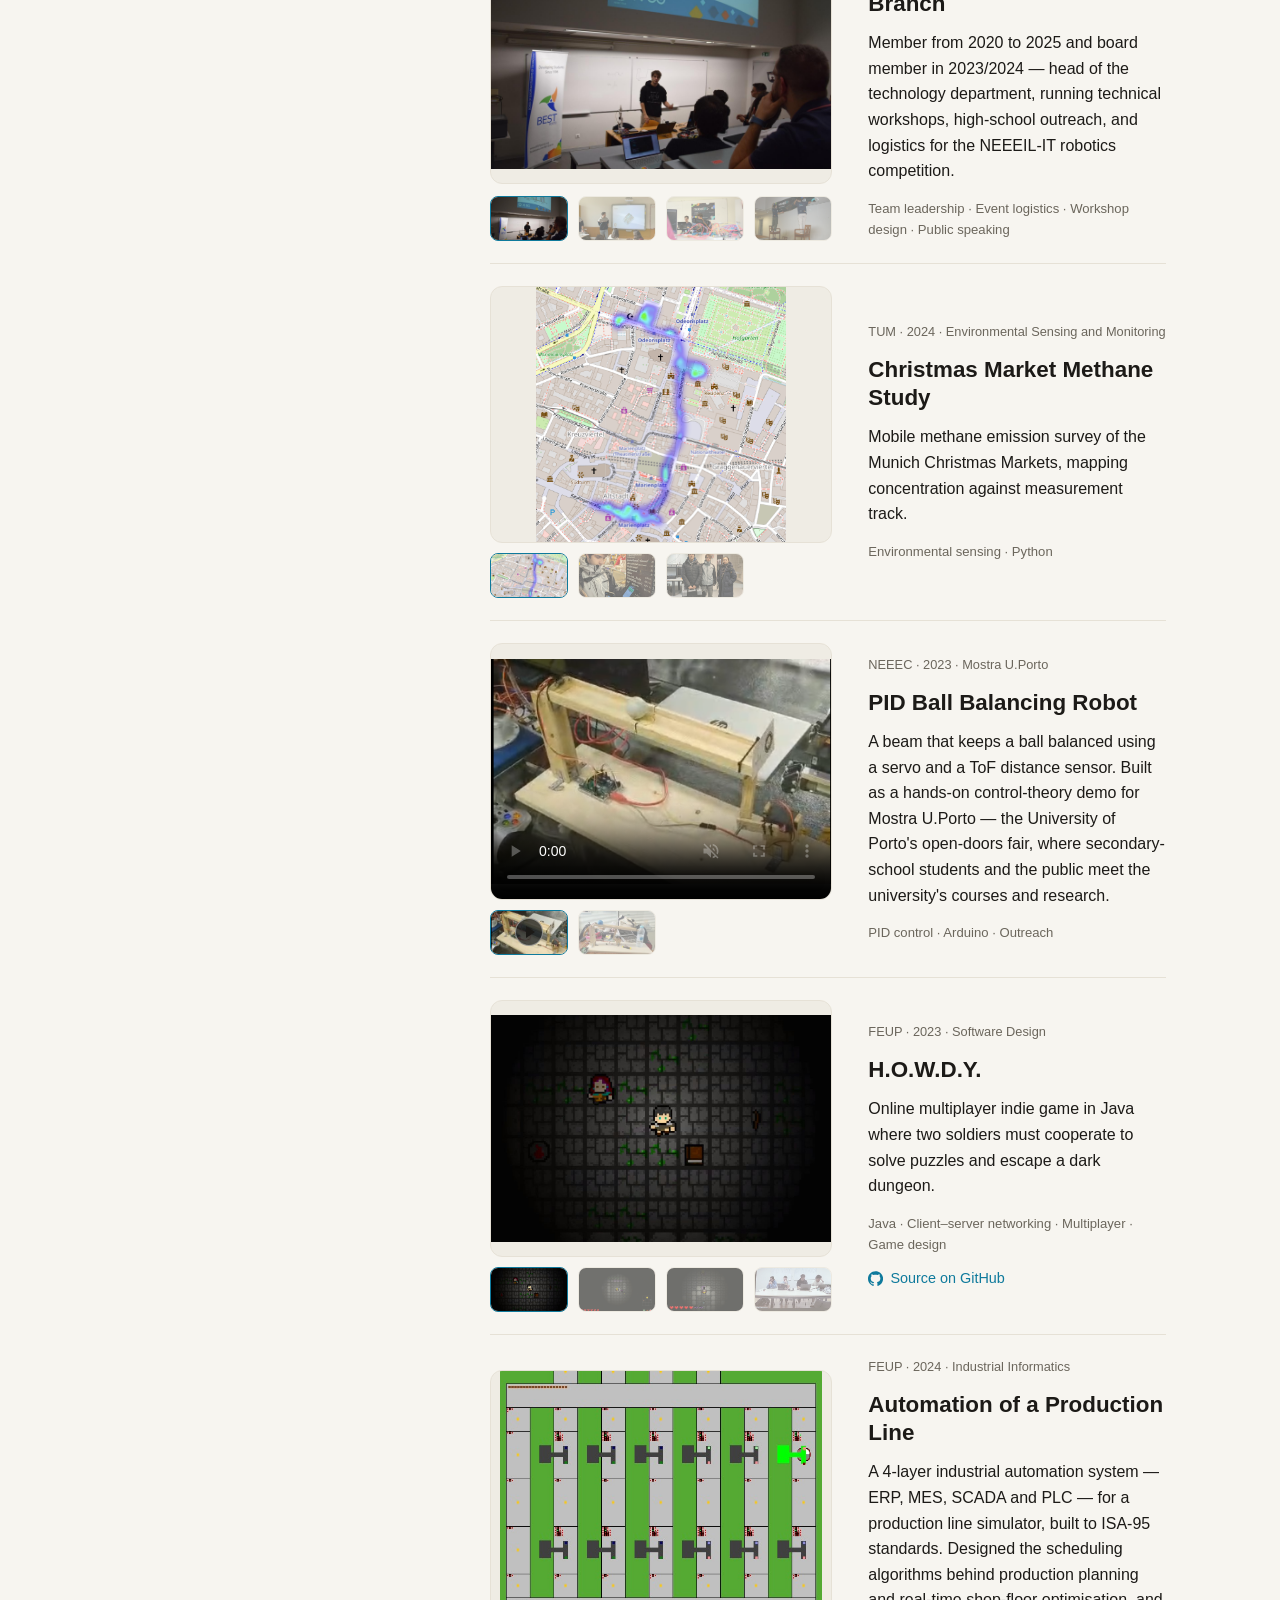
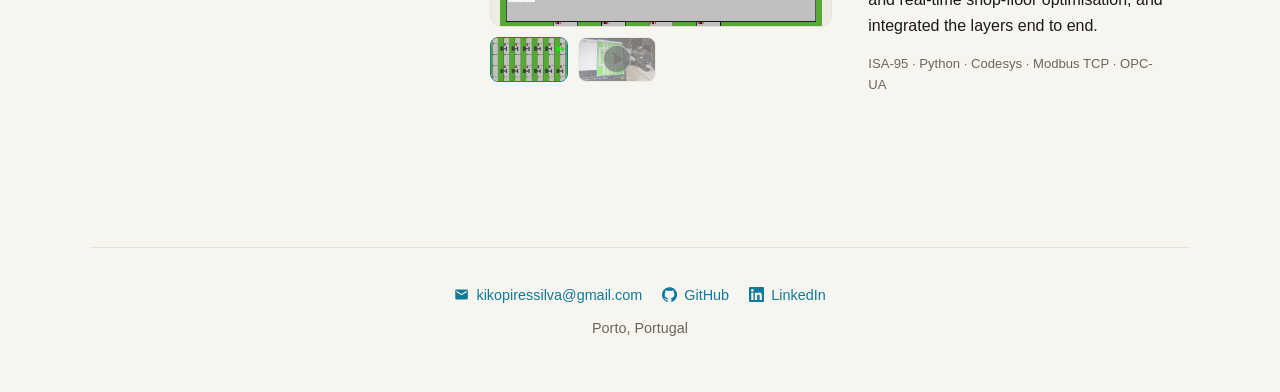
==== commit 3bd3e5fb: "Add AIS tracking shore system to ROV project" ====
--- a/index.html
+++ b/index.html
@@ -640,6 +640,12 @@
                   aria-label="The ROV on the dockside, brush boom out over the water, before a dive">
             <img src="assets/rov-dock.jpg" alt="" loading="lazy">
           </button>
+          <button type="button"
+                  data-type="image" data-src="assets/rov-ais-shore.png"
+                  data-label="AIS tracking shore system" data-caption="AIS tracking shore system."
+                  aria-label="Operator console map of vessels tracked by AIS around Horta, with a vessel list and the selected ship's details">
+            <img src="assets/rov-ais-shore.png" alt="" loading="lazy">
+          </button>
         </div>
       </div>
     </div>
